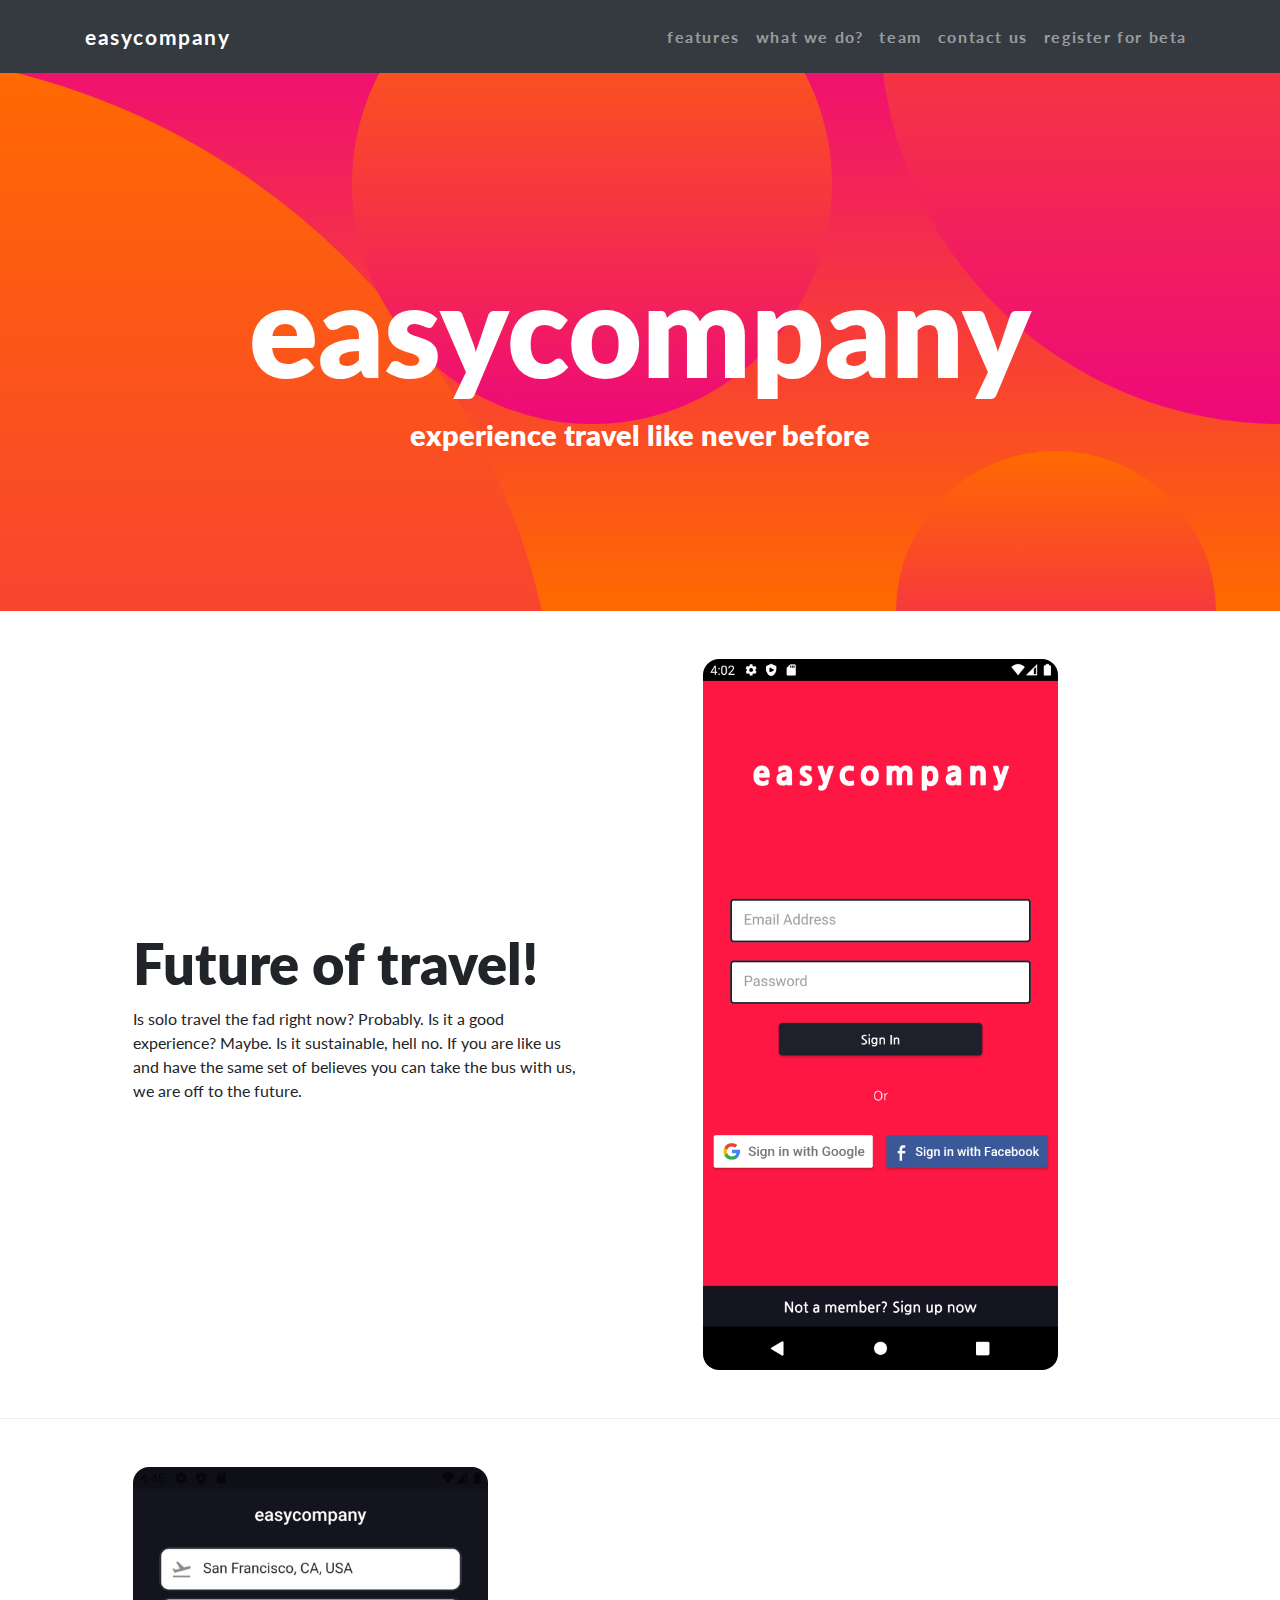
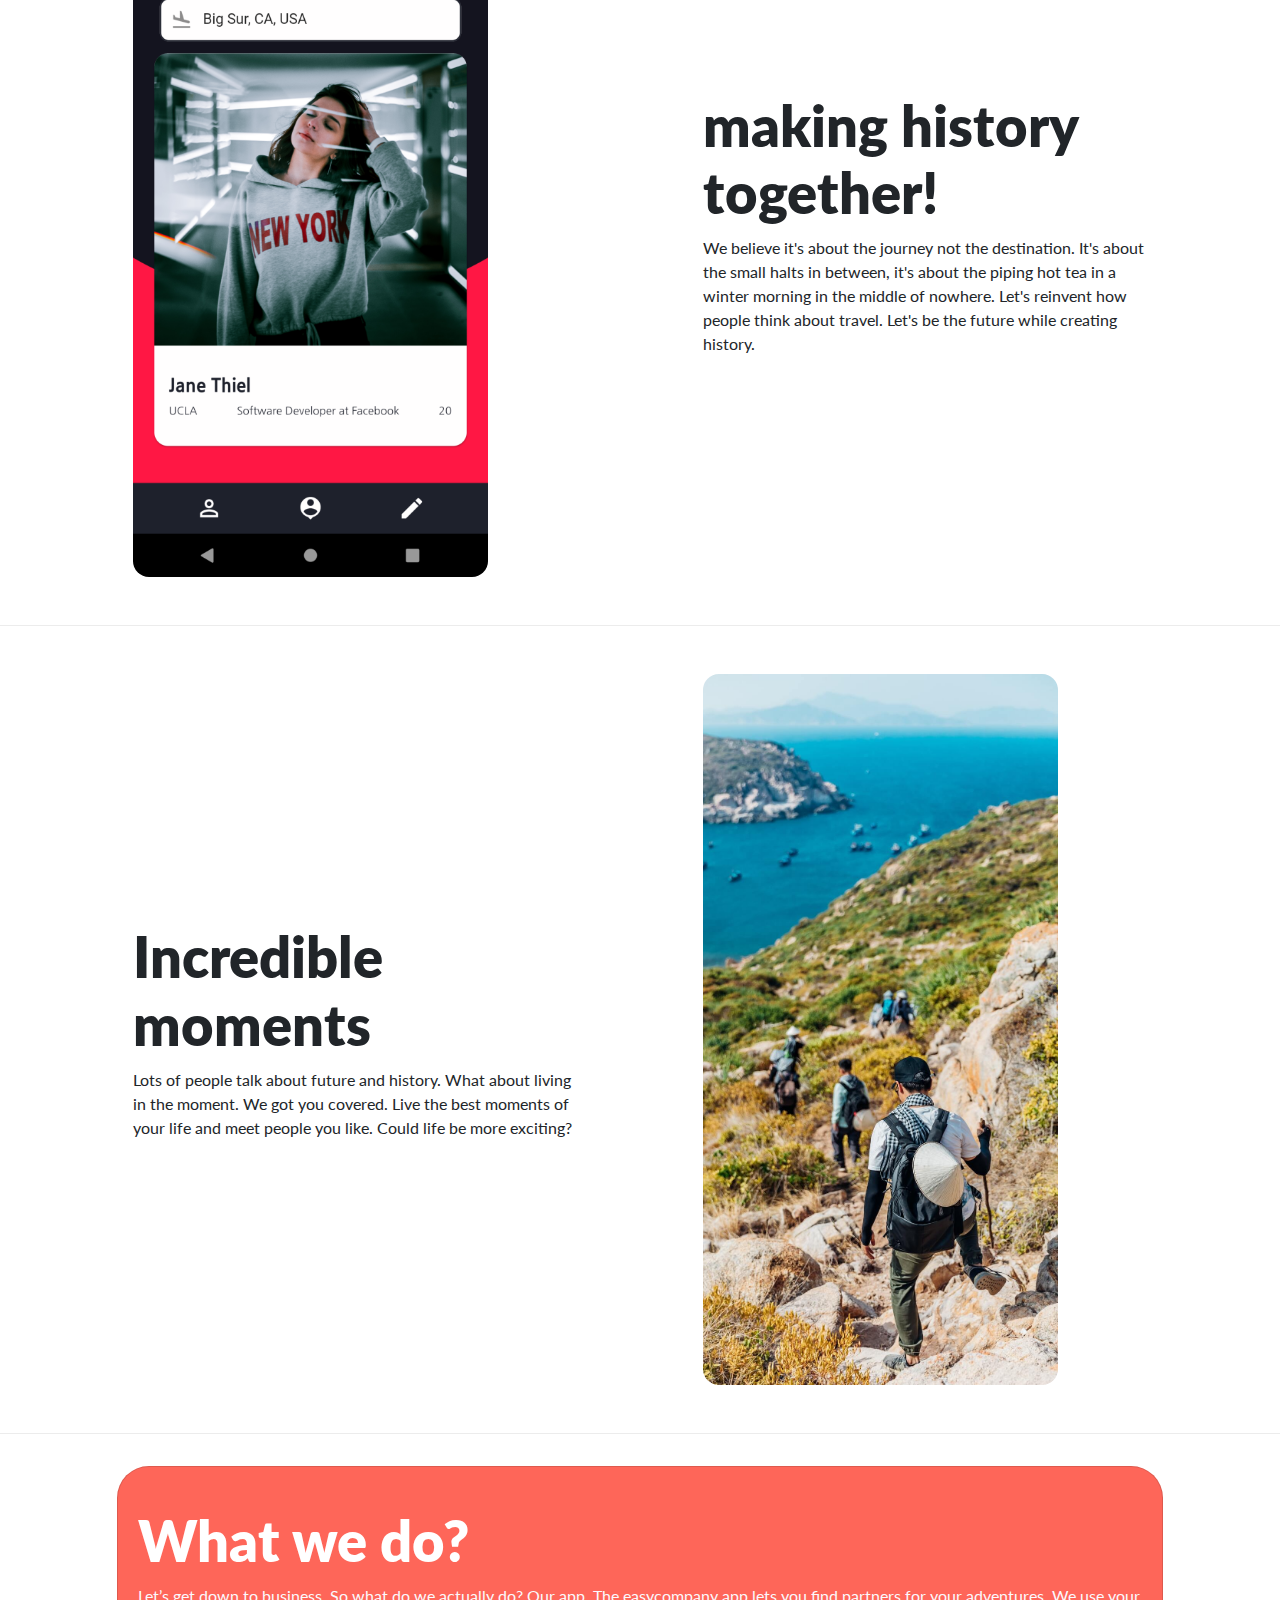
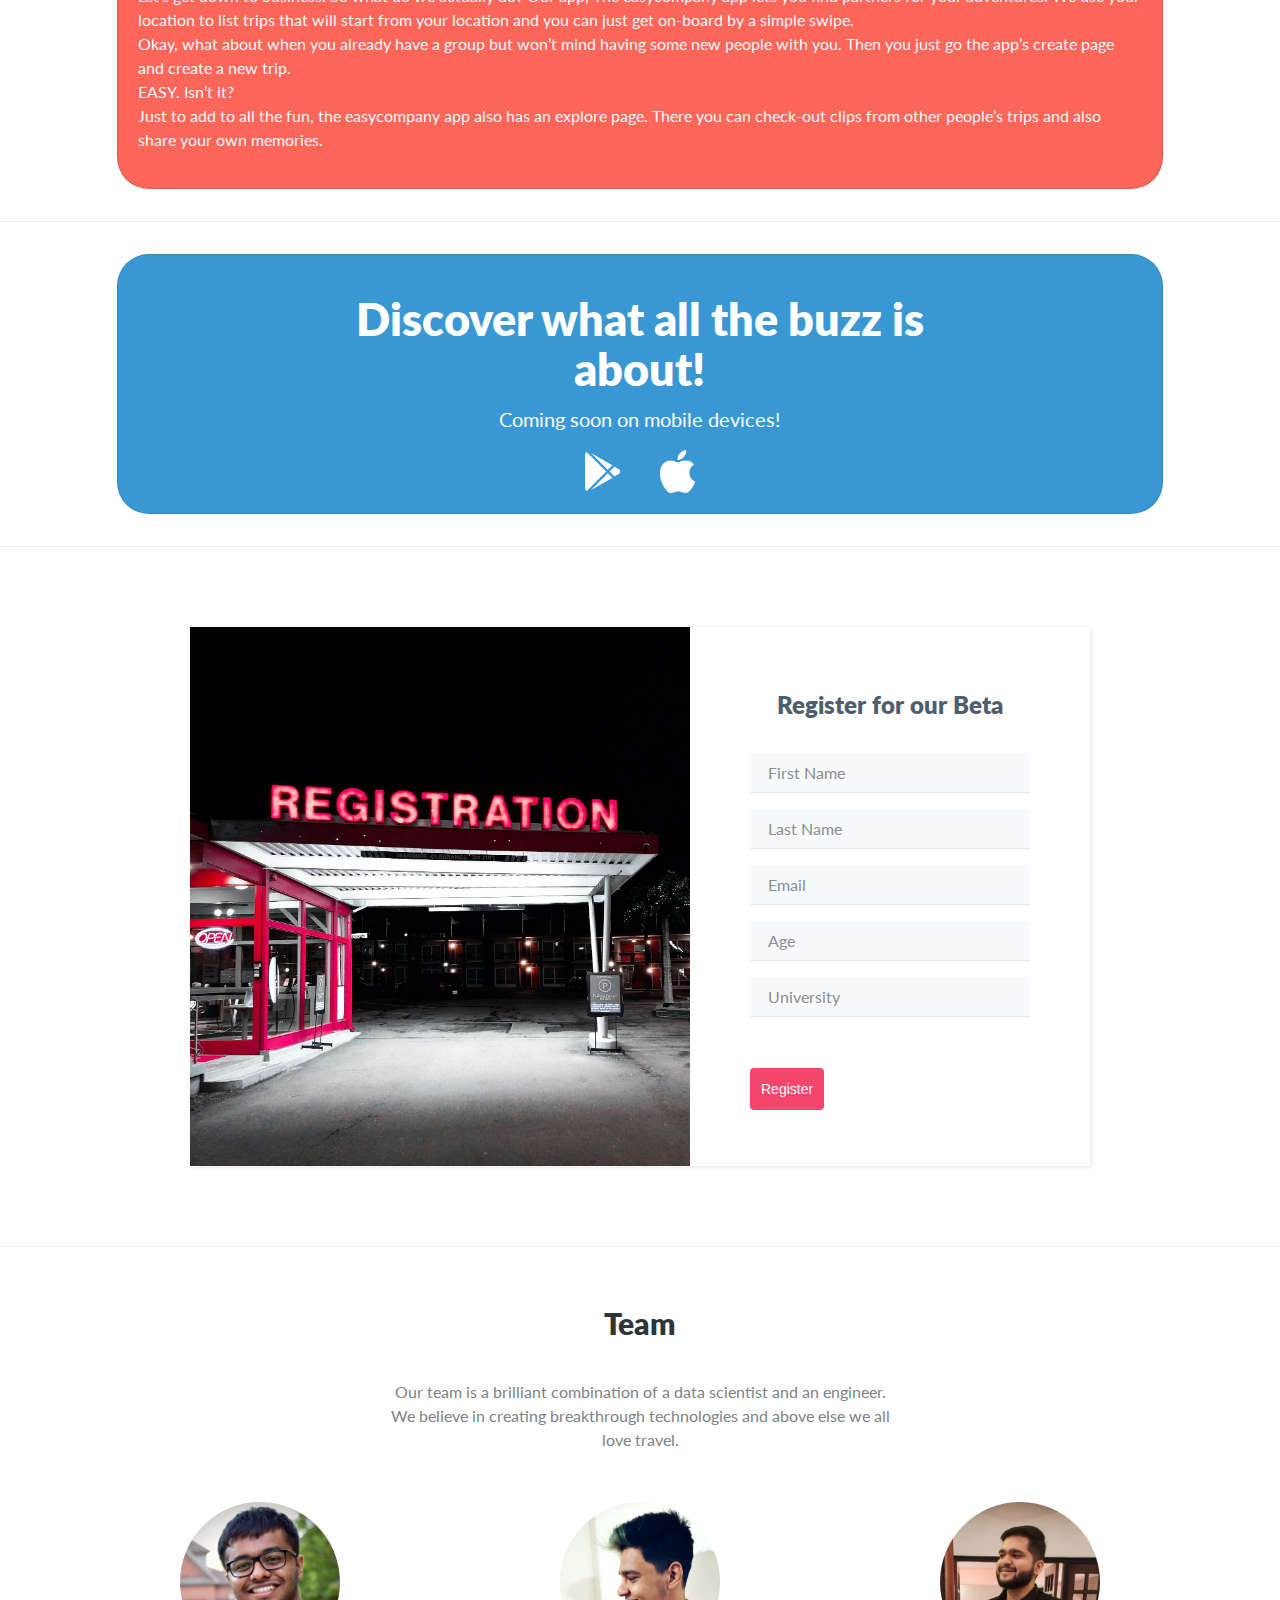
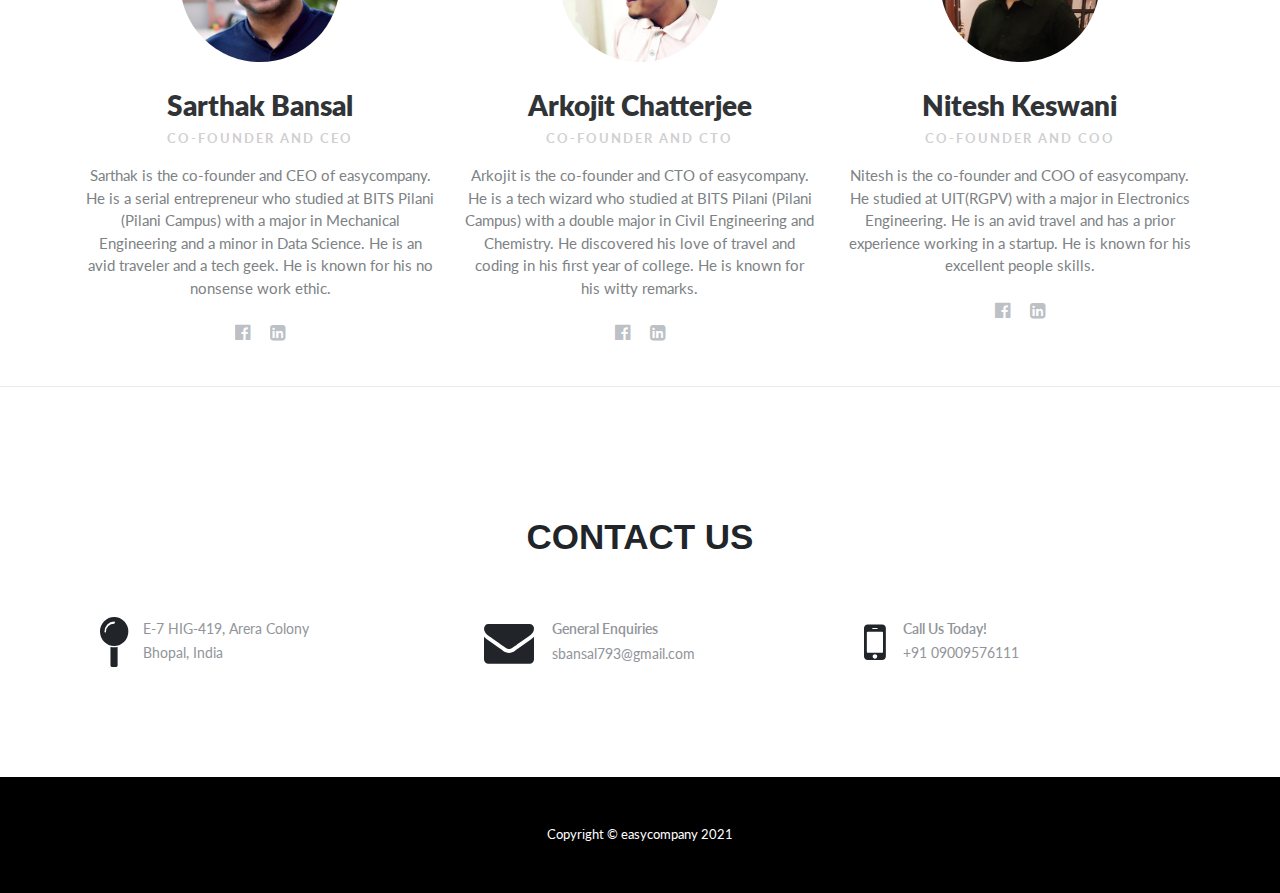
==== index.html @ f32ca9b8 "added nitesh" ====
<!DOCTYPE html>
<html>

<head>
    <meta charset="utf-8">
    <meta name="viewport" content="width=device-width, initial-scale=1.0, shrink-to-fit=no">
    <title>Home - easycompany</title>
    <link rel="stylesheet" href="assets/bootstrap/css/bootstrap.min.css">
    <link rel="stylesheet" href="https://fonts.googleapis.com/css?family=Catamaran:100,200,300,400,500,600,700,800,900">
    <link rel="stylesheet" href="https://fonts.googleapis.com/css?family=Lato:100,100i,300,300i,400,400i,700,700i,900,900i">
    <link rel="stylesheet" href="https://cdnjs.cloudflare.com/ajax/libs/font-awesome/4.7.0/css/font-awesome.min.css">
    <link rel="stylesheet" href="assets/css/Contact-white--Gmap-1.css">
    <link rel="stylesheet" href="assets/css/Contact-white--Gmap-2.css">
    <link rel="stylesheet" href="assets/css/Contact-white--Gmap.css">
    <link rel="stylesheet" href="assets/css/Registration-Form-with-Photo.css">
    <link rel="stylesheet" href="assets/css/Team-Clean.css">
    <link rel="stylesheet" href="assets/css/untitled-1.css">
    <link rel="stylesheet" href="assets/css/untitled.css">
        <!-- Global site tag (gtag.js) - Google Analytics -->
<script async src="https://www.googletagmanager.com/gtag/js?id=G-JXZTM1ZS7H"></script>
<script>
  window.dataLayer = window.dataLayer || [];
  function gtag(){dataLayer.push(arguments);}
  gtag('js', new Date());

  gtag('config', 'G-JXZTM1ZS7H');
</script>s
</head>

<body>
    <nav class="navbar navbar-dark navbar-expand-lg fixed-top bg-dark navbar-custom">
        <div class="container"><a class="navbar-brand" href="#page-top" style="font-family: Lato, sans-serif;">easycompany</a><button data-toggle="collapse" class="navbar-toggler" data-target="#navbarResponsive"><span class="navbar-toggler-icon"></span></button>
            <div class="collapse navbar-collapse" id="navbarResponsive">
                <ul class="navbar-nav ml-auto">
                    <li class="nav-item"><a class="nav-link" href="#features">features</a></li>
                    <li class="nav-item"><a class="nav-link" href="#whatWeDo">What we do?</a></li>
                    <li class="nav-item"><a class="nav-link" href="#team">team</a></li>
                    <li class="nav-item"><a class="nav-link" href="#page">contact us</a></li>
                    <li class="nav-item"><a class="nav-link" href="#registration">Register for beta</a></li>
                </ul>
            </div>
        </div>
    </nav>
    <header id="page-top" class="masthead text-center text-white">
        <div class="masthead-content">
            <div class="container">
                <h1 class="masthead-heading mb-0">easycompany</h1>
                <h2 class="masthead-subheading mb-0">experience travel like never before</h2>
            </div>
        </div>
        <div class="bg-circle-1 bg-circle"></div>
        <div class="bg-circle-2 bg-circle"></div>
        <div class="bg-circle-3 bg-circle"></div>
        <div class="bg-circle-4 bg-circle"></div>
    </header>
    <section id="features">
        <div class="container">
            <div class="row align-items-center">
                <div class="col-lg-6 order-lg-2">
                    <div class="p-5"><img class="img-fluid" src="assets/img/login_screen.png"></div>
                </div>
                <div class="col-lg-6 order-lg-1">
                    <div class="p-5">
                        <h2 class="display-4">Future of travel!</h2>
                        <p>Is solo travel the fad right now? Probably. Is it a good experience? Maybe. Is it sustainable, hell no. If you are like us and have the same set of believes you can take the bus with us, we are off to the future.<br></p>
                    </div>
                </div>
            </div>
        </div>
    </section>
    <section>
        <div class="container">
            <div class="row align-items-center">
                <div class="col-lg-6 order-lg-1">
                    <div class="p-5"><img class="img-fluid" src="assets/img/trips.png"></div>
                </div>
                <div class="col-lg-6 order-lg-2">
                    <div class="p-5">
                        <h2 class="display-4">making history together!</h2>
                        <p>We believe it's about the journey not the destination. It's about the small halts in between, it's about the piping hot tea in a winter morning in the middle of nowhere. Let's reinvent how people think about travel. Let's be the future while creating history.<br></p>
                    </div>
                </div>
            </div>
        </div>
    </section>
    <section>
        <div class="container">
            <div class="row align-items-center">
                <div class="col-lg-6 order-lg-2">
                    <div class="p-5"><img class="img-fluid" src="assets/img/final.jpg"></div>
                </div>
                <div class="col-lg-6 order-lg-1">
                    <div class="p-5">
                        <h2 class="display-4">Incredible moments</h2>
                        <p>Lots of people talk about future and history. What about living in the moment. We got you covered. Live the best moments of your life and meet people you like. Could life be more exciting?</p>
                    </div>
                </div>
            </div>
        </div>
    </section>
    <section id="whatWeDo">
        <div class="container">
            <div class="card">
                <div class="card-body">
                    <h2 class="display-4" style="color: rgb(255,255,255);">What we do?</h2>
                    <p style="color: #fbf9fd;">Let’s get down to business. So what do we actually do? Our app, The easycompany app lets you find partners for your adventures. We use your location to list trips that will start from your location and you can just get on-board by a simple swipe. <br>Okay, what about when you already have a group but won’t mind having some new people with you. Then you just go the app’s create page and create a new trip.<br>EASY. Isn’t it?<br>Just to add to all the fun, the easycompany app also has an explore page. There you can check-out clips from other people’s trips and also share your own memories.<br></p>
                </div>
            </div>
        </div>
    </section>
    <section id="betaDownload" class="text-center">
        <div class="container">
            <div class="card backgroundDownload">
                <div class="card-body">
                    <div class="row">
                        <div class="col-md-8 mx-auto">
                            <h2 class="section-heading" style="font-size: 45px;color: rgb(255,255,255);">Discover what all the buzz is about!</h2>
                            <p style="font-size: 20px;color: #fbf9fd;">Coming soon on mobile devices!</p>
                            <div class="badges" style="display: inline-block;margin-bottom: 0;"><a class="badge-link" href="#"><img src="assets/img/playstore.png" width="35px" style="margin-right: 20px;"></a><a class="badge-link" href="#"><img src="assets/img/apple.png" width="35px" style="margin-left: 20px;"></a></div>
                        </div>
                    </div>
                </div>
            </div>
        </div>
    </section>
    <section id="form" class="register-photo" style="color: #212529;">
        <div class="form-container">
            <div class="image-holder"></div>
            <form name="submit-to-google-sheet" id="registration" method="post">
                <h2 class="text-center">Register for our Beta</h2>
                <div class="form-group"><input class="form-control" type="text" name="firstname" placeholder="First Name"></div>
                <div class="form-group"><input class="form-control" type="text" name="lastname" placeholder="Last Name"></div>
                <div class="form-group"><input class="form-control" type="email" name="email" placeholder="Email"></div>
                <div class="form-group"><input class="form-control" type="text" name="age" placeholder="Age"></div>
                <div class="form-group"><input class="form-control" type="text" name="university" placeholder="University"></div>
                <div class="form-group"><button class="btn btn-primary btn-block" id="submit-form" type="submit">Register</button></div>
            </form>
        </div>
    </section>
    <section id="team" class="team-clean">
        <div class="container">
            <!-- Start: Intro -->
            <div class="intro">
                <h2 class="text-center">Team </h2>
                <p class="text-center">Our team is a brilliant combination of a data scientist and an engineer. We believe in creating breakthrough technologies and above else we all love travel.</p>
            </div><!-- End: Intro -->
            <!-- Start: People -->
            <div class="row people justify-content-center">
                <div class="col-md-6 col-lg-4 item"><img class="rounded-circle" src="assets/img/sarthak.jpg">
                    <h3 class="name">Sarthak Bansal</h3>
                    <p class="title">CO-FOUNDER AND CEO</p>
                    <p class="description">Sarthak is the co-founder and CEO of easycompany. He is a serial entrepreneur who studied at BITS Pilani (Pilani Campus) with a major in Mechanical Engineering and a minor in Data Science. He is an avid traveler and a tech geek. He is known for his no nonsense work ethic.</p>
                    <div class="social"><a href="https://www.facebook.com/sarthak.bansal.90/"><i class="fa fa-facebook-official"></i></a><a href="https://www.linkedin.com/in/sarthak-bansal-538341152/"><i class="fa fa-linkedin-square"></i></a></div>
                </div>
                <div class="col-md-6 col-lg-4 item"><img class="rounded-circle" src="assets/img/arko.png">
                    <h3 class="name">Arkojit Chatterjee</h3>
                    <p class="title">CO-FOUNDER AND CTO</p>
                    <p class="description">Arkojit is the co-founder and CTO of easycompany. He is a tech wizard who studied at BITS Pilani (Pilani Campus) with a double major in Civil Engineering and Chemistry. He discovered his love of travel and coding in his first year of college. He is known for his witty remarks.<br></p>
                    <div class="social"><a href="https://www.facebook.com/arkojit.chatterjee"><i class="fa fa-facebook-official"></i></a><a href="https://www.linkedin.com/in/wiz-ey/"><i class="fa fa-linkedin-square"></i></a></div>
                </div>
                <div class="col-md-6 col-lg-4 item"><img class="rounded-circle" src="assets/img/nitesh.jpeg">
                    <h3 class="name">Nitesh Keswani</h3>
                    <p class="title">CO-FOUNDER AND COO</p>
                    <p class="description">Nitesh is the co-founder and COO of easycompany. He studied at UIT(RGPV) with a major in Electronics Engineering. He is an avid travel and has a prior experience working in a startup. He is known for his excellent people skills.<br></p>
                    <div class="social"><a href="https://www.facebook.com/nitesh.keswani.372"><i class="fa fa-facebook-official"></i></a><a href="https://www.linkedin.com/in/nitesh-keswani/"><i class="fa fa-linkedin-square"></i></a></div>
                </div>
            </div><!-- End: People -->
        </div>
    </section><!-- End: Team Clean -->
    <!-- Start: Contact white + Gmap --><div id="page" class="page">
            <section class="padding-110px-tb bg-dark-white builder-bg xs-padding-60px-tb border-none" id="contact-section">
                <div class="container">
                    <div class="row">
                        <!-- section title -->
                        <div class="col-md-12 col-sm-12 col-xs-12 text-center">
                            <h2 class="section-title-large sm-section-title-medium xs-section-title-large text-yellow font-weight-600 alt-font tz-text margin-ten-bottom xs-margin-fifteen-bottom">CONTACT US</h2>
                        </div>
                        <!-- end section title -->
                    </div>
                    <div class="row">
                        <!-- contact detail -->
                        <div class="col-md-12 col-sm-12 col-xs-12 no-padding text-center center-col clear-both">
                            <div class="col-md-4 col-sm-4 col-xs-12 xs-margin-thirteen-bottom">
                                <div class="col-md-2 vertical-align-middle no-padding display-block md-margin-nine-bottom xs-margin-three-bottom"><i class="fa fa-map-pin icon-extra-large xs-icon-medium-large tz-icon-color"></i></div>
                                <div class="col-md-10 vertical-align-middle text-left no-padding text-blue-gray md-display-block sm-text-center text-medium tz-text">E-7 HIG-419, Arera Colony<br>Bhopal, India</div>
                            </div>
                            <div class="col-md-4 col-sm-4 col-xs-12 xs-margin-thirteen-bottom">
                                <div class="col-md-3 vertical-align-middle no-padding display-block md-margin-nine-bottom xs-margin-three-bottom"><i class="fa fa-envelope icon-extra-large xs-icon-medium-large tz-icon-color"></i></div>
                                <div class="col-md-9 vertical-align-middle text-left no-padding md-display-block sm-text-center">
                                    <div class="text-medium font-weight-600 text-blue-gray display-block tz-text">General Enquiries</div>
                                    <a class="tz-text text-blue-gray text-medium" href="mailto:no-reply@domain.com">sbansal793@gmail.com</a>
                                </div>
                            </div>
                            <div class="col-md-4 col-sm-4 col-xs-12">
                                <div class="col-md-2 vertical-align-middle no-padding display-block md-margin-nine-bottom xs-margin-three-bottom"><i class="fa fa-mobile icon-extra-large xs-icon-medium-large tz-icon-color"></i></div>
                                <div class="col-md-10 vertical-align-middle text-left no-padding md-display-block sm-text-center">
                                    <div class="text-medium font-weight-600 text-blue-gray display-block tz-text">Call Us Today!</div>
                                    <div class="text-medium text-blue-gray tz-text">+91 09009576111</div>
                                </div>
                            </div>
                        </div>
                        <!-- end contact detail -->
                        <!-- map -->

                        <!-- end map -->
                        <!-- contact form -->
                        <!-- end contact form -->
                    </div>
                </div>
            </section>
        </div>
        <!-- javascript libraries -->
        <script type="text/javascript" src="js/jquery.min.js"></script>
        <script type="text/javascript" src="js/jquery.appear.js"></script>
        <script type="text/javascript" src="js/smooth-scroll.js"></script>
        <script type="text/javascript" src="js/bootstrap.min.js"></script>
        <!-- wow animation -->
        <script type="text/javascript" src="js/wow.min.js"></script>
        <!-- owl carousel -->
        <script type="text/javascript" src="js/owl.carousel.min.js"></script>
        <!-- images loaded -->
        <script type="text/javascript" src="js/imagesloaded.pkgd.min.js"></script>
        <!-- isotope -->
        <script type="text/javascript" src="js/jquery.isotope.min.js"></script>
        <!-- magnific popup -->
        <script type="text/javascript" src="js/jquery.magnific-popup.min.js"></script>
        <!-- navigation -->
        <script type="text/javascript" src="js/jquery.nav.js"></script>
        <!-- equalize -->
        <script type="text/javascript" src="js/equalize.min.js"></script>
        <!-- fit videos -->
        <script type="text/javascript" src="js/jquery.fitvids.js"></script>
        <!-- number counter -->
        <script type="text/javascript" src="js/jquery.countTo.js"></script>
        <!-- time counter  -->
        <script type="text/javascript" src="js/counter.js"></script>
        <!-- twitter Fetcher  -->
        <script type="text/javascript" src="js/twitterFetcher_min.js"></script>
        <!-- main -->
        <script type="text/javascript" src="js/main.js"></script>
    <footer class="py-5 bg-black">
        <div class="container">
            <p class="text-center text-white m-0 small">Copyright&nbsp;© easycompany 2021</p>
        </div>
    </footer>
    <script src="https://cdnjs.cloudflare.com/ajax/libs/jquery/3.5.1/jquery.min.js"></script>
    <script src="https://cdnjs.cloudflare.com/ajax/libs/twitter-bootstrap/4.6.0/js/bootstrap.bundle.min.js"></script>
    <script>
    const scriptURL = 'https://script.google.com/macros/s/AKfycbx0x4MvwORxv74bs9V7cr_Qj38olu29eT7AOkQqbRxRYDca-GYAtvxU5mYqnrB5jrY0/exec'
    const form = document.forms['submit-to-google-sheet']

    form.addEventListener('submit', e => {
      e.preventDefault()
      fetch(scriptURL, { method: 'POST', body: new FormData(form)})
        .then(response => {
      console.log('Success!', response);
      // similar behavior as an HTTP redirect
      window.location.replace("thankyou.html");

      // similar behavior as clicking on a link
    })
        .catch(error => console.error('Error!', error.message))
    })
      </script>
</body>

</html>
---- assets/css/Contact-white--Gmap-1.css ----
a {
  text-decoration: none;
  color: #4e4e4e;
  cursor: pointer !important;
  outline: 0;
}

a:hover, a:focus {
  text-decoration: none;
}

a:focus {
  outline: none;
}

input, button, button:focus {
  outline: 0;
}

input, textarea, select {
  border: 1px solid #dfdfdf;
  font-size: 11px;
  padding: 8px 15px;
  width: 100%;
  margin: 0 0 20px 0;
  max-width: 100%;
  resize: none;
}

input[type="button"], input[type="text"], input[type="email"], input[type="search"], input[type="password"], textarea, input[type="submit"] {
  -webkit-appearance: none;
  border-radius: 0;
}

input:focus, textarea:focus {
  border: 1px solid #989898;
  outline: none;
}

iframe {
  border: 0;
}

iframe, embed, object {
  max-width: 100%;
}

iframe {
  border-width: 0px;
}

* {
  transition-timing-function: ease-in-out;
  -moz-transition-timing-function: ease-in-out;
  -webkit-transition-timing-function: ease-in-out;
  -o-transition-timing-function: ease-in-out;
  transition-duration: .2s;
  -moz-transition-duration: .2s;
  -webkit-transition-duration: .2s;
  -o-transition-duration: .2s;
}

.alt-font {
  font-family: 'Montserrat', sans-serif !important;
}

h1, h2, h3, h4, h5, h6 {
  margin: 0;
  padding: 0;
  color: #000;
}

h2 {
  font-size: 35px;
  line-height: 40px;
}

.text-medium {
  font-size: 14px !important;
  line-height: 24px;
}

.section-title-large {
  font-size: 35px !important;
  line-height: 39px;
}

.font-weight-600 {
  font-weight: 600 !important;
}

.text-white {
  color: #ffffff !important;
}

.text-blue-gray {
  color: #919499;
}

.text-sky-blue {
  color: #32b6e6;
}

.icon-extra-large {
  font-size: 50px !important;
}

.bg-dark-blue {
  background: #2c353f;
}

.bg-sky-blue {
  background: #32b6e6;
}

.border-none {
  border: 0 !important;
}

.margin-ten-bottom {
  margin-bottom: 5.5% !important;
}

.margin-ten-top {
  margin-top: 5.5% !important;
}

.padding-110px-tb {
  padding-top: 110px !important;
  padding-bottom: 110px !important;
}

.no-padding {
  padding: 0 !important;
}

.float-left {
  float: left !important;
}

.center-col {
  float: none !important;
  margin-left: auto !important;
  margin-right: auto !important;
}

.clear-both {
  clear: both;
}

section {
  border-bottom: 1px solid #ececec;
}

.vertical-align-middle {
  vertical-align: middle !important;
}

.display-block {
  display: block !important;
}

.width-100 {
  width: 100% !important;
}

.btn {
  display: inline-block;
  border-radius: 4px;
  width: auto;
  font-family: 'Montserrat', sans-serif !important;
  font-weight: 500;
  white-space: inherit;
  cursor: pointer !important;
}

.btn:hover {
  opacity: 0.7;
}

.btn.btn-medium {
  font-size: 12px;
  padding: 8px 20px !important;
  line-height: 18px;
}

.medium-input, .medium-textarea, .medium-select select {
  padding: 12px 20px;
  border: 1px solid rgba(0,0,0,.1) !important;
  font-size: 14px !important;
  line-height: normal;
}

.medium-input:focus, .medium-select:focus {
  border: 1px solid rgba(0,0,0,.5) !important;
}

article, aside, details, figcaption, figure, footer, header, hgroup, main, menu, nav, section, summary {
  display: block;
}

a {
  background-color: transparent;
}

a:active, a:hover {
  outline: 0;
}

button, input, optgroup, select, textarea {
  margin: 0;
  font: inherit;
  color: inherit;
}

button {
  overflow: visible;
}

button, select {
  text-transform: none;
}

button, html input[type=button], input[type=reset], input[type=submit] {
  -webkit-appearance: button;
  cursor: pointer;
}

input {
  line-height: normal;
}

textarea {
  overflow: auto;
}

* {
  -webkit-box-sizing: border-box;
  -moz-box-sizing: border-box;
  box-sizing: border-box;
}

button, input, select, textarea {
  font-family: inherit;
  font-size: inherit;
  line-height: inherit;
}

a {
  color: #337ab7;
  text-decoration: none;
}

a:focus, a:hover {
  text-decoration: underline;
}

a:focus {
  outline: thin dotted;
  outline: 5px auto -webkit-focus-ring-color;
  outline-offset: -2px;
}

.h1, .h2, .h3, .h4, .h5, .h6, h1, h2, h3, h4, h5, h6 {
  font-family: inherit;
  font-weight: 500;
  line-height: 1.1;
  color: inherit;
}

.h1, .h2, .h3, h1, h2, h3 {
  margin-top: 20px;
  margin-bottom: 10px;
}

.h2, h2 {
  font-size: 30px;
}

.text-left {
  text-align: left;
}

.text-center {
  text-align: center;
}

.container {
  padding-right: 15px;
  padding-left: 15px;
  margin-right: auto;
  margin-left: auto;
}

@media (min-width:768px) {
  .container {
    width: 750px;
  }
}

@media (min-width:992px) {
  .container {
    width: 970px;
  }
}

@media (min-width:1200px) {
  .container {
    width: 1190px;
  }
}

.row {
  margin-right: -15px;
  margin-left: -15px;
}

.col-lg-1, .col-lg-10, .col-lg-11, .col-lg-12, .col-lg-2, .col-lg-3, .col-lg-4, .col-lg-5, .col-lg-6, .col-lg-7, .col-lg-8, .col-lg-9, .col-md-1, .col-md-10, .col-md-11, .col-md-12, .col-md-2, .col-md-3, .col-md-4, .col-md-5, .col-md-6, .col-md-7, .col-md-8, .col-md-9, .col-sm-1, .col-sm-10, .col-sm-11, .col-sm-12, .col-sm-2, .col-sm-3, .col-sm-4, .col-sm-5, .col-sm-6, .col-sm-7, .col-sm-8, .col-sm-9, .col-xs-1, .col-xs-10, .col-xs-11, .col-xs-12, .col-xs-2, .col-xs-3, .col-xs-4, .col-xs-5, .col-xs-6, .col-xs-7, .col-xs-8, .col-xs-9 {
  position: relative;
  min-height: 1px;
  padding-right: 15px;
  padding-left: 15px;
}

.col-xs-1, .col-xs-10, .col-xs-11, .col-xs-12, .col-xs-2, .col-xs-3, .col-xs-4, .col-xs-5, .col-xs-6, .col-xs-7, .col-xs-8, .col-xs-9 {
  float: left;
}

.col-xs-12 {
  width: 100%;
}

@media (min-width:768px) {
  .col-sm-1, .col-sm-10, .col-sm-11, .col-sm-12, .col-sm-2, .col-sm-3, .col-sm-4, .col-sm-5, .col-sm-6, .col-sm-7, .col-sm-8, .col-sm-9 {
    float: left;
  }
}

@media (min-width:768px) {
  .col-sm-12 {
    width: 100%;
  }
}

@media (min-width:768px) {
  .col-sm-6 {
    width: 50%;
  }
}

@media (min-width:768px) {
  .col-sm-4 {
    width: 33.33333333%;
  }
}

@media (min-width:992px) {
  .col-md-1, .col-md-10, .col-md-11, .col-md-12, .col-md-2, .col-md-3, .col-md-4, .col-md-5, .col-md-6, .col-md-7, .col-md-8, .col-md-9 {
    float: left;
  }
}

@media (min-width:992px) {
  .col-md-12 {
    width: 100%;
  }
}

@media (min-width:992px) {
  .col-md-10 {
    width: 83.33333333%;
  }
}

@media (min-width:992px) {
  .col-md-9 {
    width: 75%;
  }
}

@media (min-width:992px) {
  .col-md-6 {
    width: 50%;
  }
}

@media (min-width:992px) {
  .col-md-4 {
    width: 33.33333333%;
  }
}

@media (min-width:992px) {
  .col-md-3 {
    width: 25%;
  }
}

@media (min-width:992px) {
  .col-md-2 {
    width: 16.66666667%;
  }
}

.btn {
  display: inline-block;
  padding: 6px 12px;
  margin-bottom: 0;
  font-size: 14px;
  font-weight: 400;
  line-height: 1.42857143;
  text-align: center;
  white-space: nowrap;
  vertical-align: middle;
  -ms-touch-action: manipulation;
  touch-action: manipulation;
  cursor: pointer;
  -webkit-user-select: none;
  -moz-user-select: none;
  -ms-user-select: none;
  user-select: none;
  background-image: none;
  border: 1px solid transparent;
  border-radius: 4px;
}

.btn.active.focus, .btn.active:focus, .btn.focus, .btn:active.focus, .btn:active:focus, .btn:focus {
  outline: thin dotted;
  outline: 5px auto -webkit-focus-ring-color;
  outline-offset: -2px;
}

.btn.focus, .btn:focus, .btn:hover {
  text-decoration: none;
}

.btn.active, .btn:active {
  background-image: none;
  outline: 0;
  -webkit-box-shadow: inset 0 3px 5px rgba(0,0,0,.125);
  box-shadow: inset 0 3px 5px rgba(0,0,0,.125);
}

.btn-group-vertical > .btn-group:after, .btn-group-vertical > .btn-group:before, .btn-toolbar:after, .btn-toolbar:before, .clearfix:after, .clearfix:before, .container-fluid:after, .container-fluid:before, .container:after, .container:before, .dl-horizontal dd:after, .dl-horizontal dd:before, .form-horizontal .form-group:after, .form-horizontal .form-group:before, .modal-footer:after, .modal-footer:before, .nav:after, .nav:before, .navbar-collapse:after, .navbar-collapse:before, .navbar-header:after, .navbar-header:before, .navbar:after, .navbar:before, .pager:after, .pager:before, .panel-body:after, .panel-body:before, .row:after, .row:before {
  display: table;
  content: " ";
}

.btn-group-vertical > .btn-group:after, .btn-toolbar:after, .clearfix:after, .container-fluid:after, .container:after, .dl-horizontal dd:after, .form-horizontal .form-group:after, .modal-footer:after, .nav:after, .navbar-collapse:after, .navbar-header:after, .navbar:after, .pager:after, .panel-body:after, .row:after {
  clear: both;
}

.contact-form-style2 textarea {
  min-height: 112px;
}

.btn.active.focus, .btn.active:focus, .btn.focus, .btn.focus:active, .btn:active:focus, .btn:focus {
  outline: 0 none;
  box-shadow: none;
}

.fa {
  display: inline-block;
  font: normal normal normal 14px/1 FontAwesome;
  font-size: inherit;
  text-rendering: auto;
  -webkit-font-smoothing: antialiased;
  -moz-osx-font-smoothing: grayscale;
}

@media (max-width: 1199px) {
  .md-margin-nine-bottom {
    margin-bottom: 5% !important;
  }
}

@media (max-width: 1199px) {
  .md-display-block {
    display: block !important;
  }
}

@media (max-width: 991px) {
  .sm-text-center {
    text-align: center !important;
  }
}

@media (max-width: 991px) {
  .sm-section-title-medium {
    font-size: 25px !important;
    line-height: 30px !important;
  }
}

@media (max-width: 767px) {
  .xs-margin-three-bottom {
    margin-bottom: 2% !important;
  }
}

@media (max-width: 767px) {
  .xs-margin-thirteen-bottom {
    margin-bottom: 7% !important;
  }
}

@media (max-width: 767px) {
  .xs-margin-fifteen-bottom {
    margin-bottom: 8% !important;
  }
}

@media (max-width: 767px) {
  .xs-padding-110px-tb {
    padding-top: 60px !important;
    padding-bottom: 60px !important;
  }
}

@media (max-width: 767px) {
  .xs-section-title-large {
    font-size: 27px !important;
    line-height: 33px !important;
  }
}

@media (max-width: 767px) {
  .xs-icon-medium-large {
    font-size: 35px !important;
  }
}

@media (max-width: 767px) {
  iframe {
    height: auto;
    width: 100%;
  }
}

[class^="ti-"], [class*=" ti-"] {
  font-family: 'themify';
  speak: none;
  font-style: normal;
  font-weight: normal;
  font-variant: normal;
  text-transform: none;
  line-height: 1;
  -webkit-font-smoothing: antialiased;
  -moz-osx-font-smoothing: grayscale;
}

.ti-mobile:before {
  content: "\e621";
}

.ti-location-pin:before {
  content: "\e693";
}

.ti-email:before {
  content: "\e75a";
}

#contact-section {
}
---- assets/css/Contact-white--Gmap-2.css ----
.border-none {
  border: 0 !important;
}
---- assets/css/Contact-white--Gmap.css ----
a {
  text-decoration: none;
  color: #4e4e4e;
  cursor: pointer !important;
  outline: 0;
}

a:hover, a:focus {
  text-decoration: none;
}

a:focus {
  outline: none;
}

input, button, button:focus {
  outline: 0;
}

input, textarea, select {
  border: 1px solid #dfdfdf;
  font-size: 11px;
  padding: 8px 15px;
  width: 100%;
  margin: 0 0 20px 0;
  max-width: 100%;
  resize: none;
}

input[type="button"], input[type="text"], input[type="email"], input[type="search"], input[type="password"], textarea, input[type="submit"] {
  -webkit-appearance: none;
  border-radius: 0;
}

input:focus, textarea:focus {
  border: 1px solid #989898;
  outline: none;
}

iframe {
  border: 0;
}

iframe, embed, object {
  max-width: 100%;
}

iframe {
  border-width: 0px;
}

* {
  transition-timing-function: ease-in-out;
  -moz-transition-timing-function: ease-in-out;
  -webkit-transition-timing-function: ease-in-out;
  -o-transition-timing-function: ease-in-out;
  transition-duration: .2s;
  -moz-transition-duration: .2s;
  -webkit-transition-duration: .2s;
  -o-transition-duration: .2s;
}

.alt-font {
  font-family: 'Montserrat', sans-serif !important;
}

h1, h2, h3, h4, h5, h6 {
  margin: 0;
  padding: 0;
  color: #000;
}

h2 {
  font-size: 35px;
  line-height: 40px;
}

.text-medium {
  font-size: 14px !important;
  line-height: 24px;
}

.section-title-large {
  font-size: 35px !important;
  line-height: 39px;
}

.font-weight-600 {
  font-weight: 600 !important;
}

.text-white {
  color: #ffffff !important;
}

.text-blue-gray {
  color: #919499;
}

.text-sky-blue {
  color: #32b6e6;
}

.icon-extra-large {
  font-size: 50px !important;
}

.bg-sky-blue {
  background: #32b6e6;
}

.border-none {
  border: 0 !important;
}

.margin-ten-bottom {
  margin-bottom: 5.5% !important;
}

.margin-ten-top {
  margin-top: 5.5% !important;
}

.padding-110px-tb {
  padding-top: 110px !important;
  padding-bottom: 110px !important;
}

.no-padding {
  padding: 0 !important;
}

.float-left {
  float: left !important;
}

.center-col {
  float: none !important;
  margin-left: auto !important;
  margin-right: auto !important;
}

.clear-both {
  clear: both;
}

section {
  border-bottom: 1px solid #ececec;
}

.vertical-align-middle {
  vertical-align: middle !important;
}

.display-block {
  display: block !important;
}

.width-100 {
  width: 100% !important;
}

.btn {
  display: inline-block;
  border-radius: 4px;
  width: auto;
  font-family: 'Montserrat', sans-serif !important;
  font-weight: 500;
  white-space: inherit;
  cursor: pointer !important;
}

.btn:hover {
  opacity: 0.7;
}

.btn.btn-medium {
  font-size: 12px;
  padding: 8px 20px !important;
  line-height: 18px;
}

.medium-input, .medium-textarea, .medium-select select {
  padding: 12px 20px;
  border: 1px solid rgba(0,0,0,.1) !important;
  font-size: 14px !important;
  line-height: normal;
}

.medium-input:focus, .medium-select:focus {
  border: 1px solid rgba(0,0,0,.5) !important;
}

article, aside, details, figcaption, figure, footer, header, hgroup, main, menu, nav, section, summary {
  display: block;
}

a {
  background-color: transparent;
}

a:active, a:hover {
  outline: 0;
}

button, input, optgroup, select, textarea {
  margin: 0;
  font: inherit;
  color: inherit;
}

button {
  overflow: visible;
}

button, select {
  text-transform: none;
}

button, html input[type=button], input[type=reset], input[type=submit] {
  -webkit-appearance: button;
  cursor: pointer;
}

input {
  line-height: normal;
}

textarea {
  overflow: auto;
}

* {
  -webkit-box-sizing: border-box;
  -moz-box-sizing: border-box;
  box-sizing: border-box;
}

button, input, select, textarea {
  font-family: inherit;
  font-size: inherit;
  line-height: inherit;
}

a {
  color: #337ab7;
  text-decoration: none;
}

a:focus, a:hover {
  text-decoration: underline;
}

a:focus {
  outline: thin dotted;
  outline: 5px auto -webkit-focus-ring-color;
  outline-offset: -2px;
}

.h1, .h2, .h3, .h4, .h5, .h6, h1, h2, h3, h4, h5, h6 {
  font-family: inherit;
  font-weight: 500;
  line-height: 1.1;
  color: inherit;
}

.h1, .h2, .h3, h1, h2, h3 {
  margin-top: 20px;
  margin-bottom: 10px;
}

.h2, h2 {
  font-size: 30px;
}

.text-left {
  text-align: left;
}

.text-center {
  text-align: center;
}

.container {
  padding-right: 15px;
  padding-left: 15px;
  margin-right: auto;
  margin-left: auto;
}

@media (min-width:768px) {
  .container {
    width: 750px;
  }
}

@media (min-width:992px) {
  .container {
    width: 970px;
  }
}

@media (min-width:1200px) {
  .container {
    width: 1190px;
  }
}

.row {
  margin-right: -15px;
  margin-left: -15px;
}

.col-lg-1, .col-lg-10, .col-lg-11, .col-lg-12, .col-lg-2, .col-lg-3, .col-lg-4, .col-lg-5, .col-lg-6, .col-lg-7, .col-lg-8, .col-lg-9, .col-md-1, .col-md-10, .col-md-11, .col-md-12, .col-md-2, .col-md-3, .col-md-4, .col-md-5, .col-md-6, .col-md-7, .col-md-8, .col-md-9, .col-sm-1, .col-sm-10, .col-sm-11, .col-sm-12, .col-sm-2, .col-sm-3, .col-sm-4, .col-sm-5, .col-sm-6, .col-sm-7, .col-sm-8, .col-sm-9, .col-xs-1, .col-xs-10, .col-xs-11, .col-xs-12, .col-xs-2, .col-xs-3, .col-xs-4, .col-xs-5, .col-xs-6, .col-xs-7, .col-xs-8, .col-xs-9 {
  position: relative;
  min-height: 1px;
  padding-right: 15px;
  padding-left: 15px;
}

.col-xs-1, .col-xs-10, .col-xs-11, .col-xs-12, .col-xs-2, .col-xs-3, .col-xs-4, .col-xs-5, .col-xs-6, .col-xs-7, .col-xs-8, .col-xs-9 {
  float: left;
}

.col-xs-12 {
  width: 100%;
}

@media (min-width:768px) {
  .col-sm-1, .col-sm-10, .col-sm-11, .col-sm-12, .col-sm-2, .col-sm-3, .col-sm-4, .col-sm-5, .col-sm-6, .col-sm-7, .col-sm-8, .col-sm-9 {
    float: left;
  }
}

@media (min-width:768px) {
  .col-sm-12 {
    width: 100%;
  }
}

@media (min-width:768px) {
  .col-sm-6 {
    width: 50%;
  }
}

@media (min-width:768px) {
  .col-sm-4 {
    width: 33.33333333%;
  }
}

@media (min-width:992px) {
  .col-md-1, .col-md-10, .col-md-11, .col-md-12, .col-md-2, .col-md-3, .col-md-4, .col-md-5, .col-md-6, .col-md-7, .col-md-8, .col-md-9 {
    float: left;
  }
}

@media (min-width:992px) {
  .col-md-12 {
    width: 100%;
  }
}

@media (min-width:992px) {
  .col-md-10 {
    width: 83.33333333%;
  }
}

@media (min-width:992px) {
  .col-md-9 {
    width: 75%;
  }
}

@media (min-width:992px) {
  .col-md-6 {
    width: 50%;
  }
}

@media (min-width:992px) {
  .col-md-4 {
    width: 33.33333333%;
  }
}

@media (min-width:992px) {
  .col-md-3 {
    width: 25%;
  }
}

@media (min-width:992px) {
  .col-md-2 {
    width: 16.66666667%;
  }
}

.btn {
  display: inline-block;
  padding: 6px 12px;
  margin-bottom: 0;
  font-size: 14px;
  font-weight: 400;
  line-height: 1.42857143;
  text-align: center;
  white-space: nowrap;
  vertical-align: middle;
  -ms-touch-action: manipulation;
  touch-action: manipulation;
  cursor: pointer;
  -webkit-user-select: none;
  -moz-user-select: none;
  -ms-user-select: none;
  user-select: none;
  background-image: none;
  border: 1px solid transparent;
  border-radius: 4px;
}

.btn.active.focus, .btn.active:focus, .btn.focus, .btn:active.focus, .btn:active:focus, .btn:focus {
  outline: thin dotted;
  outline: 5px auto -webkit-focus-ring-color;
  outline-offset: -2px;
}

.btn.focus, .btn:focus, .btn:hover {
  text-decoration: none;
}

.btn.active, .btn:active {
  background-image: none;
  outline: 0;
  -webkit-box-shadow: inset 0 3px 5px rgba(0,0,0,.125);
  box-shadow: inset 0 3px 5px rgba(0,0,0,.125);
}

.btn-group-vertical > .btn-group:after, .btn-group-vertical > .btn-group:before, .btn-toolbar:after, .btn-toolbar:before, .clearfix:after, .clearfix:before, .container-fluid:after, .container-fluid:before, .container:after, .container:before, .dl-horizontal dd:after, .dl-horizontal dd:before, .form-horizontal .form-group:after, .form-horizontal .form-group:before, .modal-footer:after, .modal-footer:before, .nav:after, .nav:before, .navbar-collapse:after, .navbar-collapse:before, .navbar-header:after, .navbar-header:before, .navbar:after, .navbar:before, .pager:after, .pager:before, .panel-body:after, .panel-body:before, .row:after, .row:before {
  display: table;
  content: " ";
}

.btn-group-vertical > .btn-group:after, .btn-toolbar:after, .clearfix:after, .container-fluid:after, .container:after, .dl-horizontal dd:after, .form-horizontal .form-group:after, .modal-footer:after, .nav:after, .navbar-collapse:after, .navbar-header:after, .navbar:after, .pager:after, .panel-body:after, .row:after {
  clear: both;
}

.contact-form-style2 textarea {
  min-height: 112px;
}

.btn.active.focus, .btn.active:focus, .btn.focus, .btn.focus:active, .btn:active:focus, .btn:focus {
  outline: 0 none;
  box-shadow: none;
}

.fa {
  display: inline-block;
  font: normal normal normal 14px/1 FontAwesome;
  font-size: inherit;
  text-rendering: auto;
  -webkit-font-smoothing: antialiased;
  -moz-osx-font-smoothing: grayscale;
}

@media (max-width: 1199px) {
  .md-margin-nine-bottom {
    margin-bottom: 5% !important;
  }
}

@media (max-width: 1199px) {
  .md-display-block {
    display: block !important;
  }
}

@media (max-width: 991px) {
  .sm-text-center {
    text-align: center !important;
  }
}

@media (max-width: 991px) {
  .sm-section-title-medium {
    font-size: 25px !important;
    line-height: 30px !important;
  }
}

@media (max-width: 767px) {
  .xs-margin-three-bottom {
    margin-bottom: 2% !important;
  }
}

@media (max-width: 767px) {
  .xs-margin-thirteen-bottom {
    margin-bottom: 7% !important;
  }
}

@media (max-width: 767px) {
  .xs-margin-fifteen-bottom {
    margin-bottom: 8% !important;
  }
}

@media (max-width: 767px) {
  .xs-section-title-large {
    font-size: 27px !important;
    line-height: 33px !important;
  }
}

@media (max-width: 767px) {
  .xs-icon-medium-large {
    font-size: 35px !important;
  }
}

@media (max-width: 767px) {
  iframe {
    height: auto;
    width: 100%;
  }
}

[class^="ti-"], [class*=" ti-"] {
  font-family: 'themify';
  speak: none;
  font-style: normal;
  font-weight: normal;
  font-variant: normal;
  text-transform: none;
  line-height: 1;
  -webkit-font-smoothing: antialiased;
  -moz-osx-font-smoothing: grayscale;
}

.ti-mobile:before {
  content: "\e621";
}

.ti-location-pin:before {
  content: "\e693";
}

.ti-email:before {
  content: "\e75a";
}

.border-none {
  border: 0 !important;
}

backgroundDownload {
  background-color: #3998d4!important;
}

.backgroundDownload {
  background-color: #3998d4!important;
}
---- assets/css/Registration-Form-with-Photo.css ----
.register-photo {
  background: #fff;
  padding: 80px 0;
}

.register-photo .image-holder {
  display: table-cell;
  width: auto;
  background: url(../../assets/img/registration.jpg);
  background-size: cover;
}

.register-photo .form-container {
  display: table;
  max-width: 900px;
  width: 90%;
  margin: 0 auto;
  box-shadow: 1px 1px 5px rgba(0,0,0,0.1);
}

.register-photo form {
  display: table-cell;
  width: 400px;
  background-color: #ffffff;
  padding: 40px 60px;
  color: #505e6c;
}

@media (max-width:991px) {
  .register-photo form {
    padding: 40px;
  }
}

.register-photo form h2 {
  font-size: 24px;
  line-height: 1.5;
  margin-bottom: 30px;
}

.register-photo form .form-control {
  background: #f7f9fc;
  border: none;
  border-bottom: 1px solid #dfe7f1;
  border-radius: 0;
  box-shadow: none;
  outline: none;
  color: inherit;
  text-indent: 6px;
  height: 40px;
}

.register-photo form .form-check {
  font-size: 13px;
  line-height: 20px;
}

.register-photo form .btn-primary {
  background: #f4476b;
  border: none;
  border-radius: 4px;
  padding: 11px;
  box-shadow: none;
  margin-top: 35px;
  text-shadow: none;
  outline: none !important;
}

.register-photo form .btn-primary:hover, .register-photo form .btn-primary:active {
  background: #eb3b60;
}

.register-photo form .btn-primary:active {
  transform: translateY(1px);
}

.register-photo form .already {
  display: block;
  text-align: center;
  font-size: 12px;
  color: #6f7a85;
  opacity: 0.9;
  text-decoration: none;
}
---- assets/css/Team-Clean.css ----
.team-clean {
  color: #313437;
  background-color: #fff;
}

.team-clean p {
  color: #7d8285;
}

.team-clean h2 {
  font-weight: bold;
  margin-bottom: 40px;
  padding-top: 40px;
  color: inherit;
}

@media (max-width:767px) {
  .team-clean h2 {
    margin-bottom: 25px;
    padding-top: 25px;
    font-size: 24px;
  }
}

.team-clean .intro {
  font-size: 16px;
  max-width: 500px;
  margin: 0 auto;
}

.team-clean .intro p {
  margin-bottom: 0;
}

.team-clean .people {
  padding-bottom: 40px;
}

.team-clean .item {
  text-align: center;
  padding-top: 50px;
}

.team-clean .item .name {
  font-weight: bold;
  margin-top: 28px;
  margin-bottom: 8px;
  color: inherit;
}

.team-clean .item .title {
  text-transform: uppercase;
  font-weight: bold;
  color: #d0d0d0;
  letter-spacing: 2px;
  font-size: 13px;
}

.team-clean .item .description {
  font-size: 15px;
  margin-top: 15px;
  margin-bottom: 20px;
}

.team-clean .item img {
  max-width: 160px;
}

.team-clean .social {
  font-size: 18px;
  color: #a2a8ae;
}

.team-clean .social a {
  color: inherit;
  margin: 0 10px;
  display: inline-block;
  opacity: 0.7;
}

.team-clean .social a:hover {
  opacity: 1;
}
---- assets/css/untitled-1.css ----
.img-fluid, .img-thumbnail {
  max-width: 80%;
  height: auto;
  border-radius: 1rem!important;
}
---- assets/css/untitled.css ----
.navbar-custom .navbar-brand {
  text-transform: lowercase;
  font-size: 1.3rem;
  letter-spacing: .1rem;
  font-weight: 700;
}

.navbar-custom .navbar-nav .nav-item .nav-link {
  text-transform: lowercase;
  font-size: 1rem;
  font-weight: 700;
  letter-spacing: .1rem;
}

#download {
  padding: 100px 0;
  position: relative;
  border-radius: 2rem;
  margin: 2rem;
}

.bg-primary {
  background-color: #3998d4!important;
}

header.masthead .masthead-content .masthead-heading {
  font-size: 3.3rem;
}

header.masthead .masthead-content .masthead-subheading {
  font-size: 1.8rem;
}

@media (min-width:992px) {
  header.masthead .masthead-content .masthead-heading {
    font-size: 8rem;
  }
}

.card {
  position: relative;
  display: -ms-flexbox;
  display: flex;
  -ms-flex-direction: column;
  flex-direction: column;
  min-width: 0;
  word-wrap: break-word;
  background-color: #fe6659;
  background-clip: border-box;
  border: 1px solid rgba(0,0,0,.125);
  border-radius: 2rem;
  margin: 2rem;
}
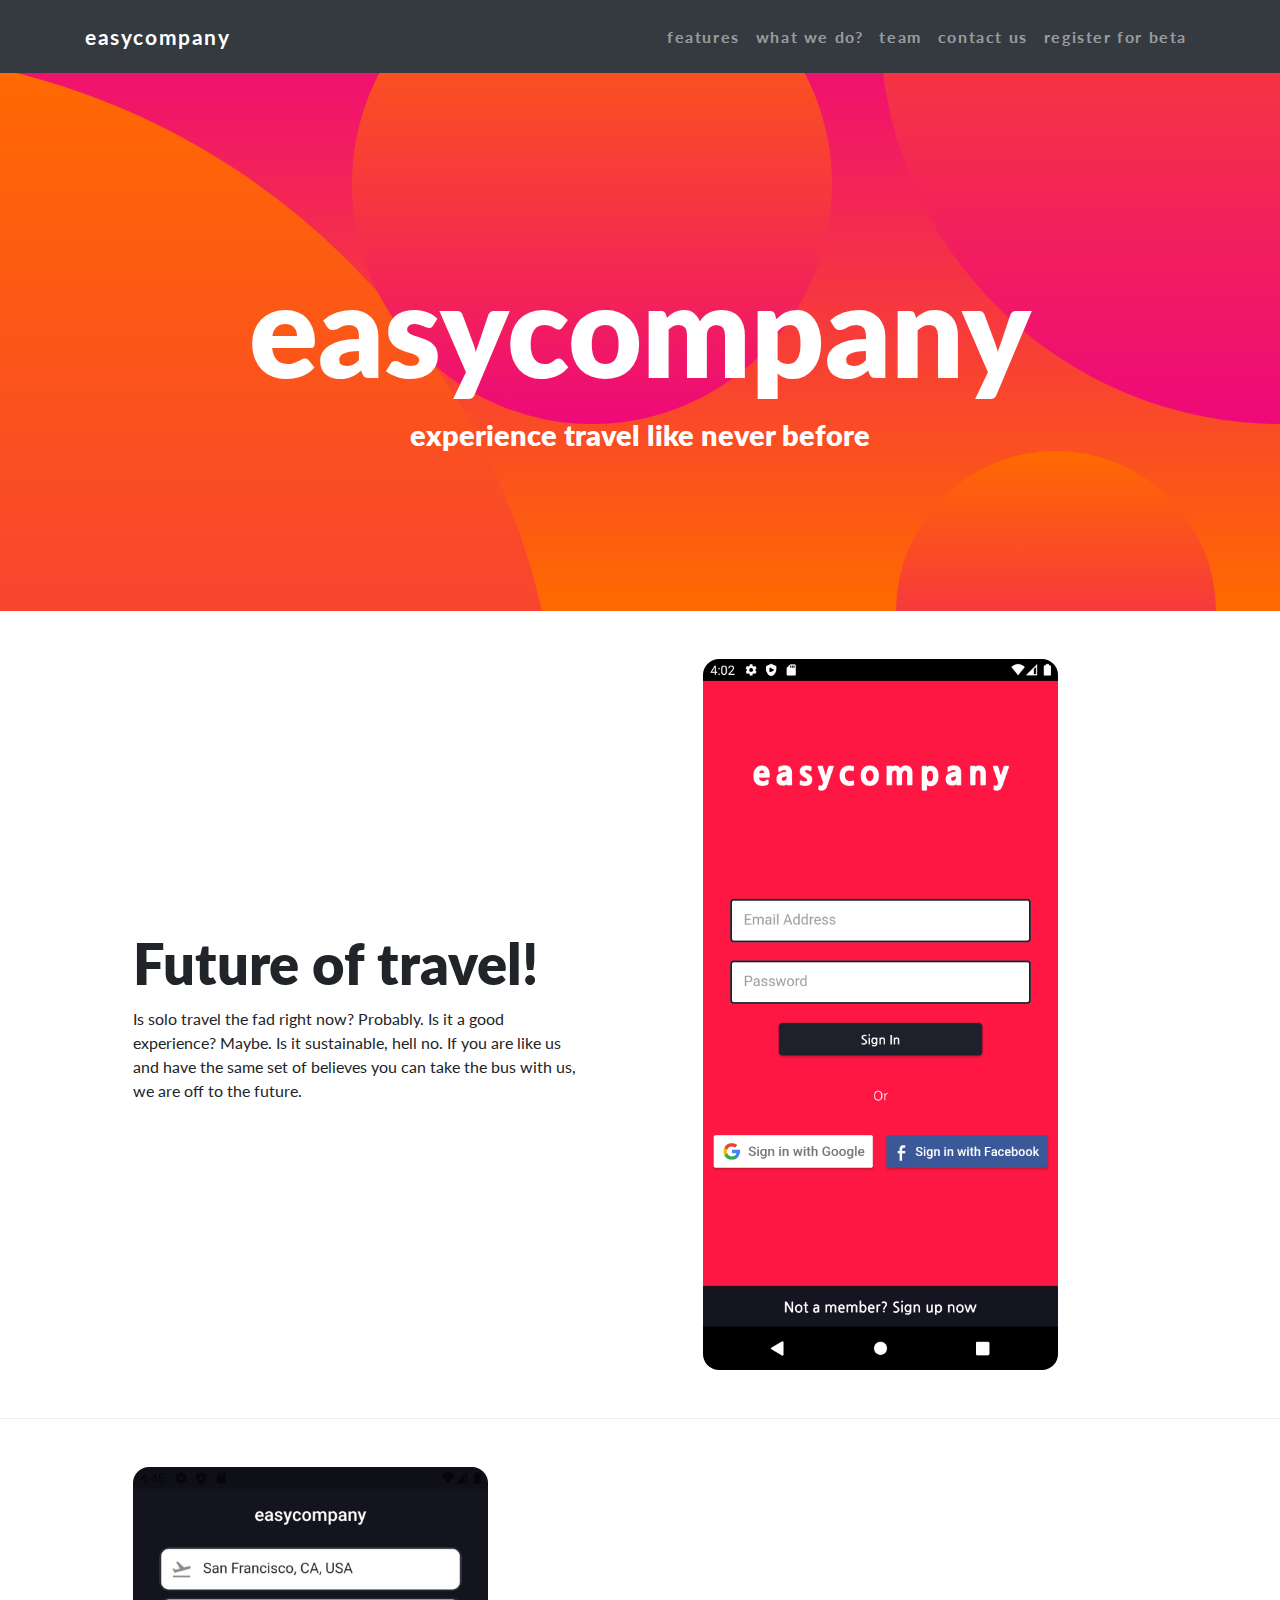
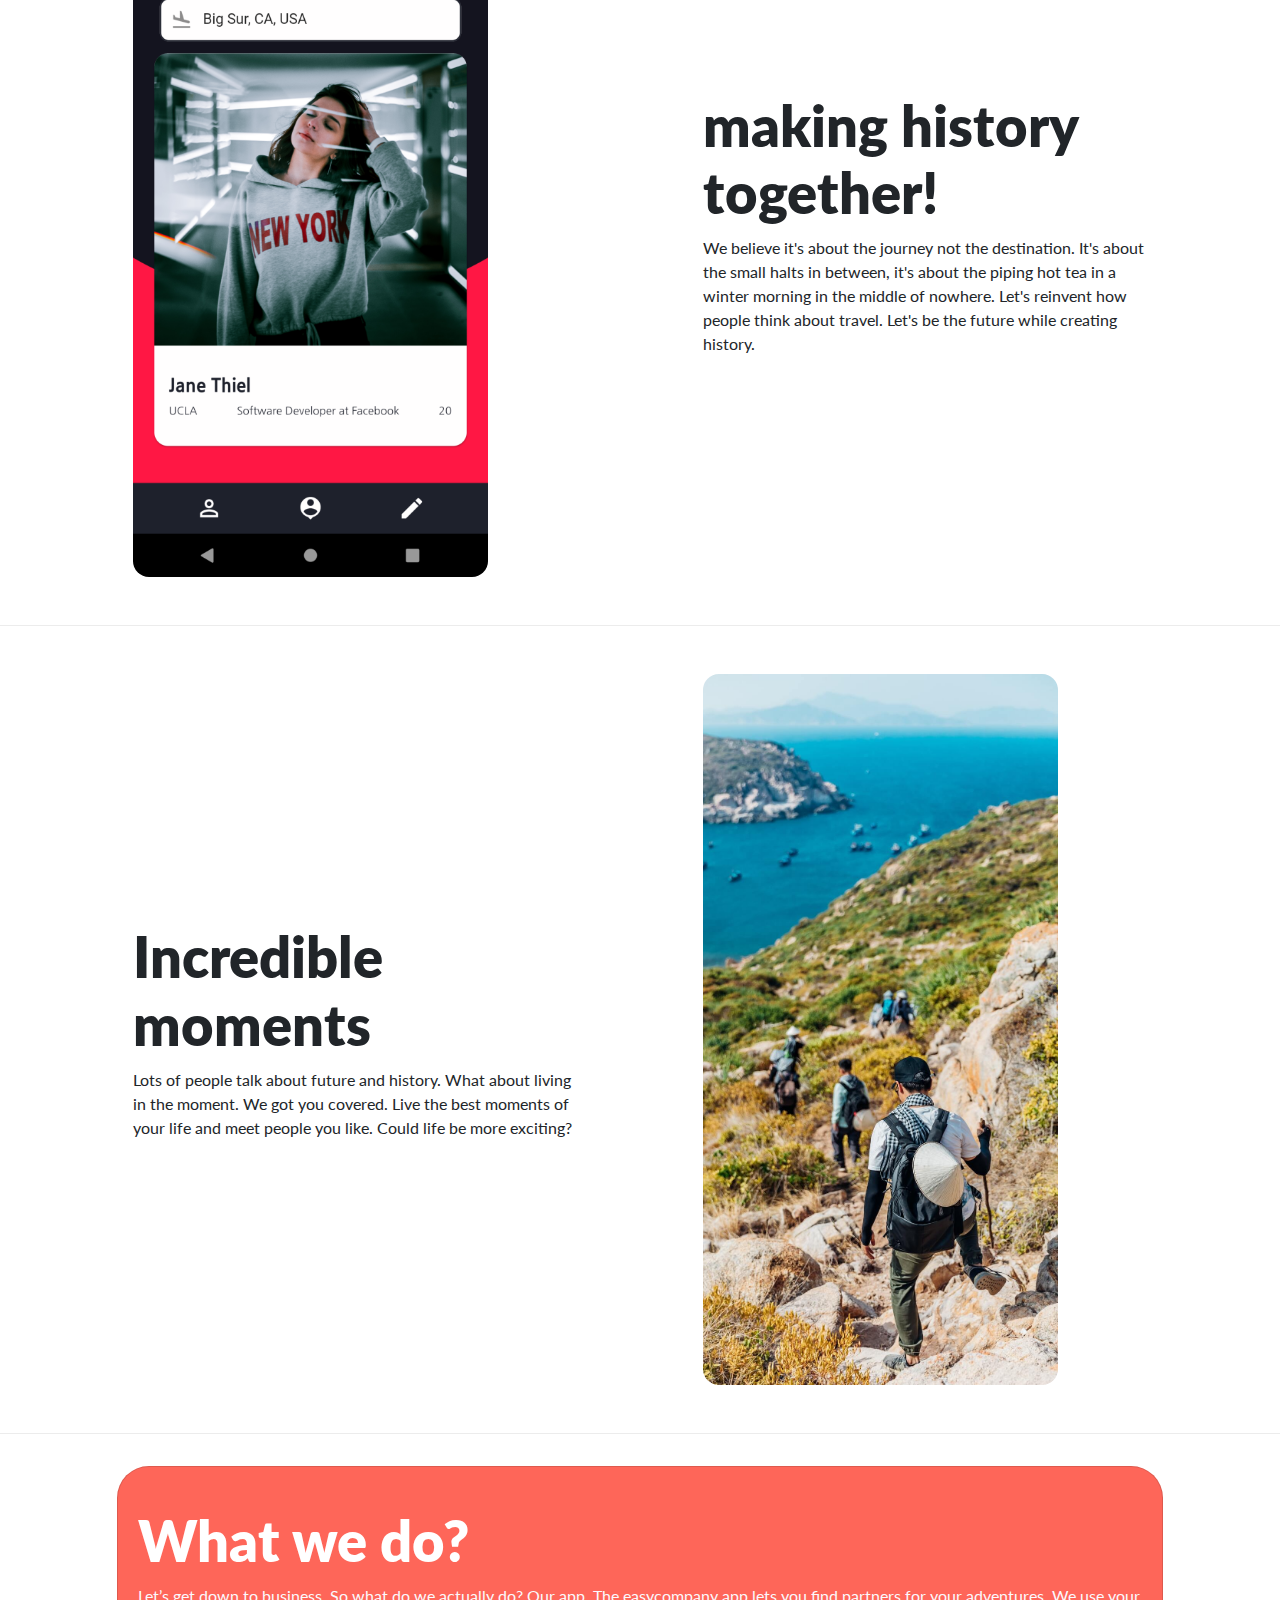
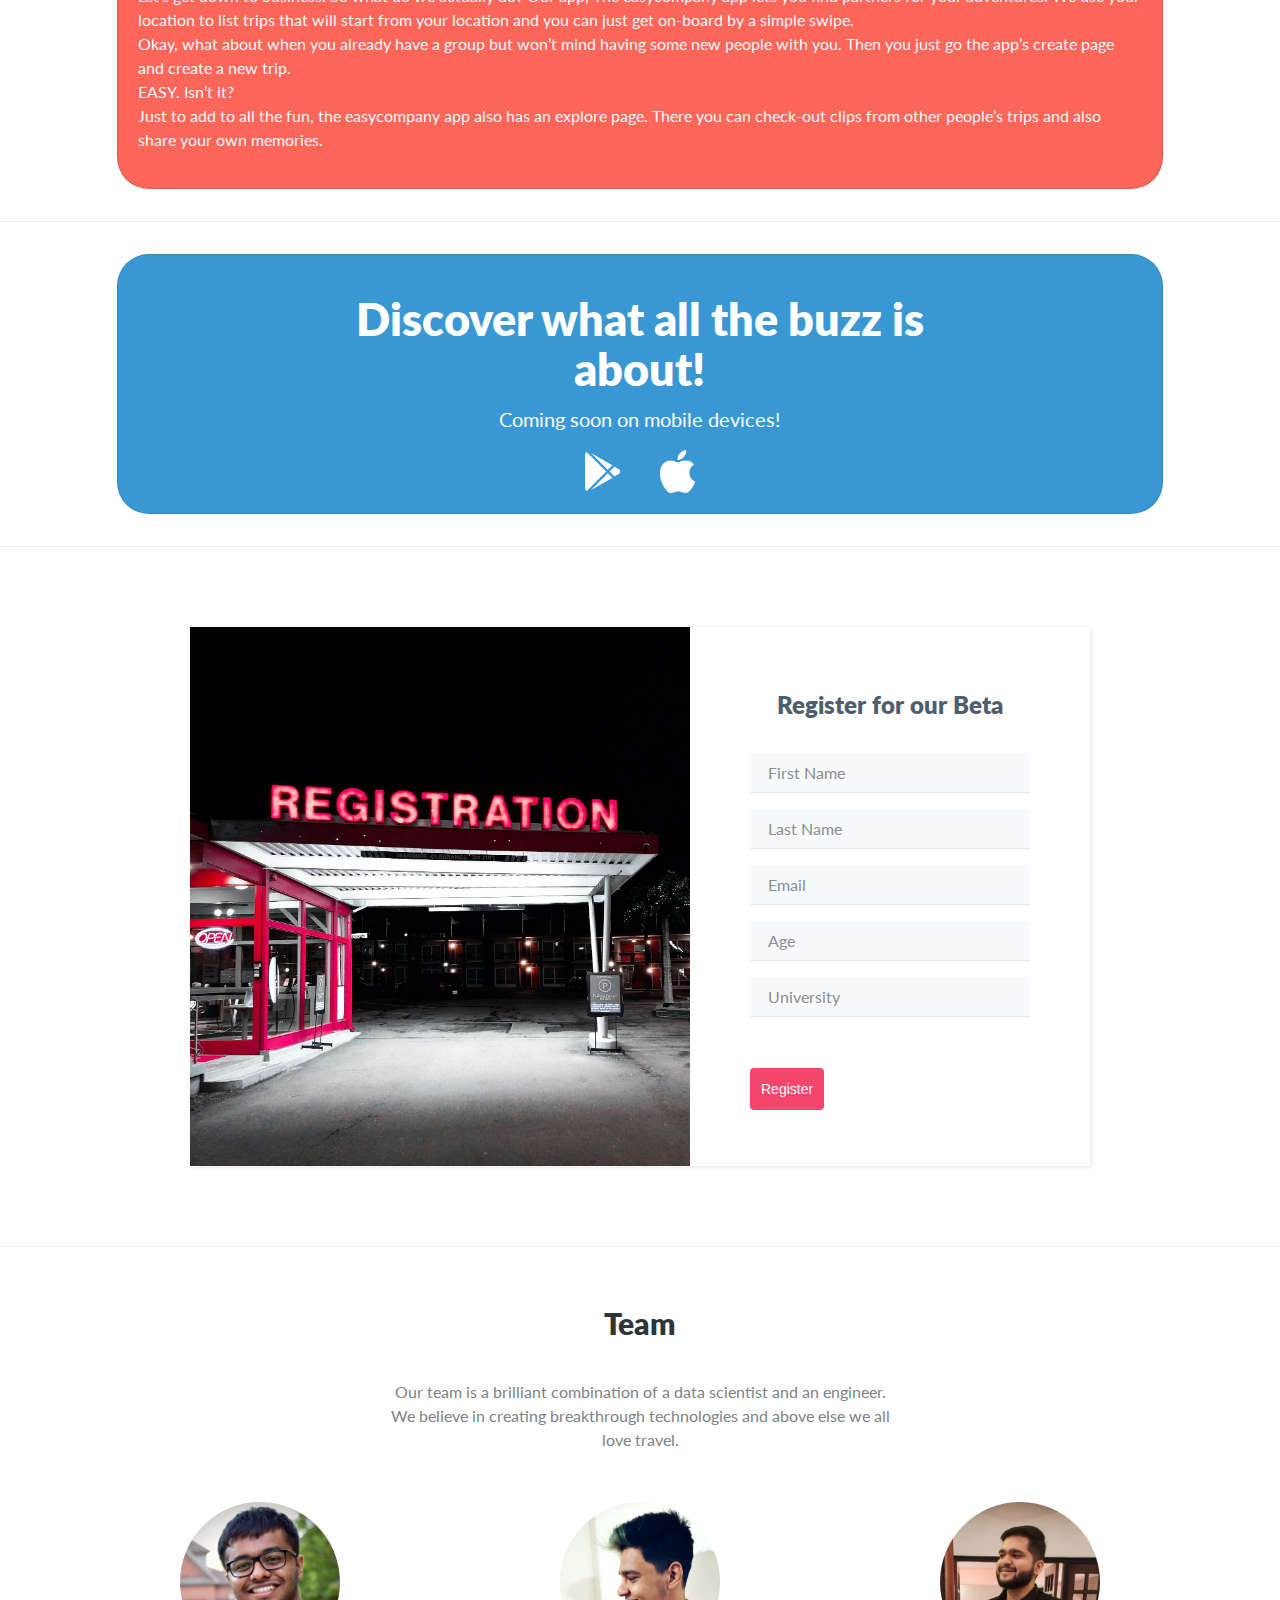
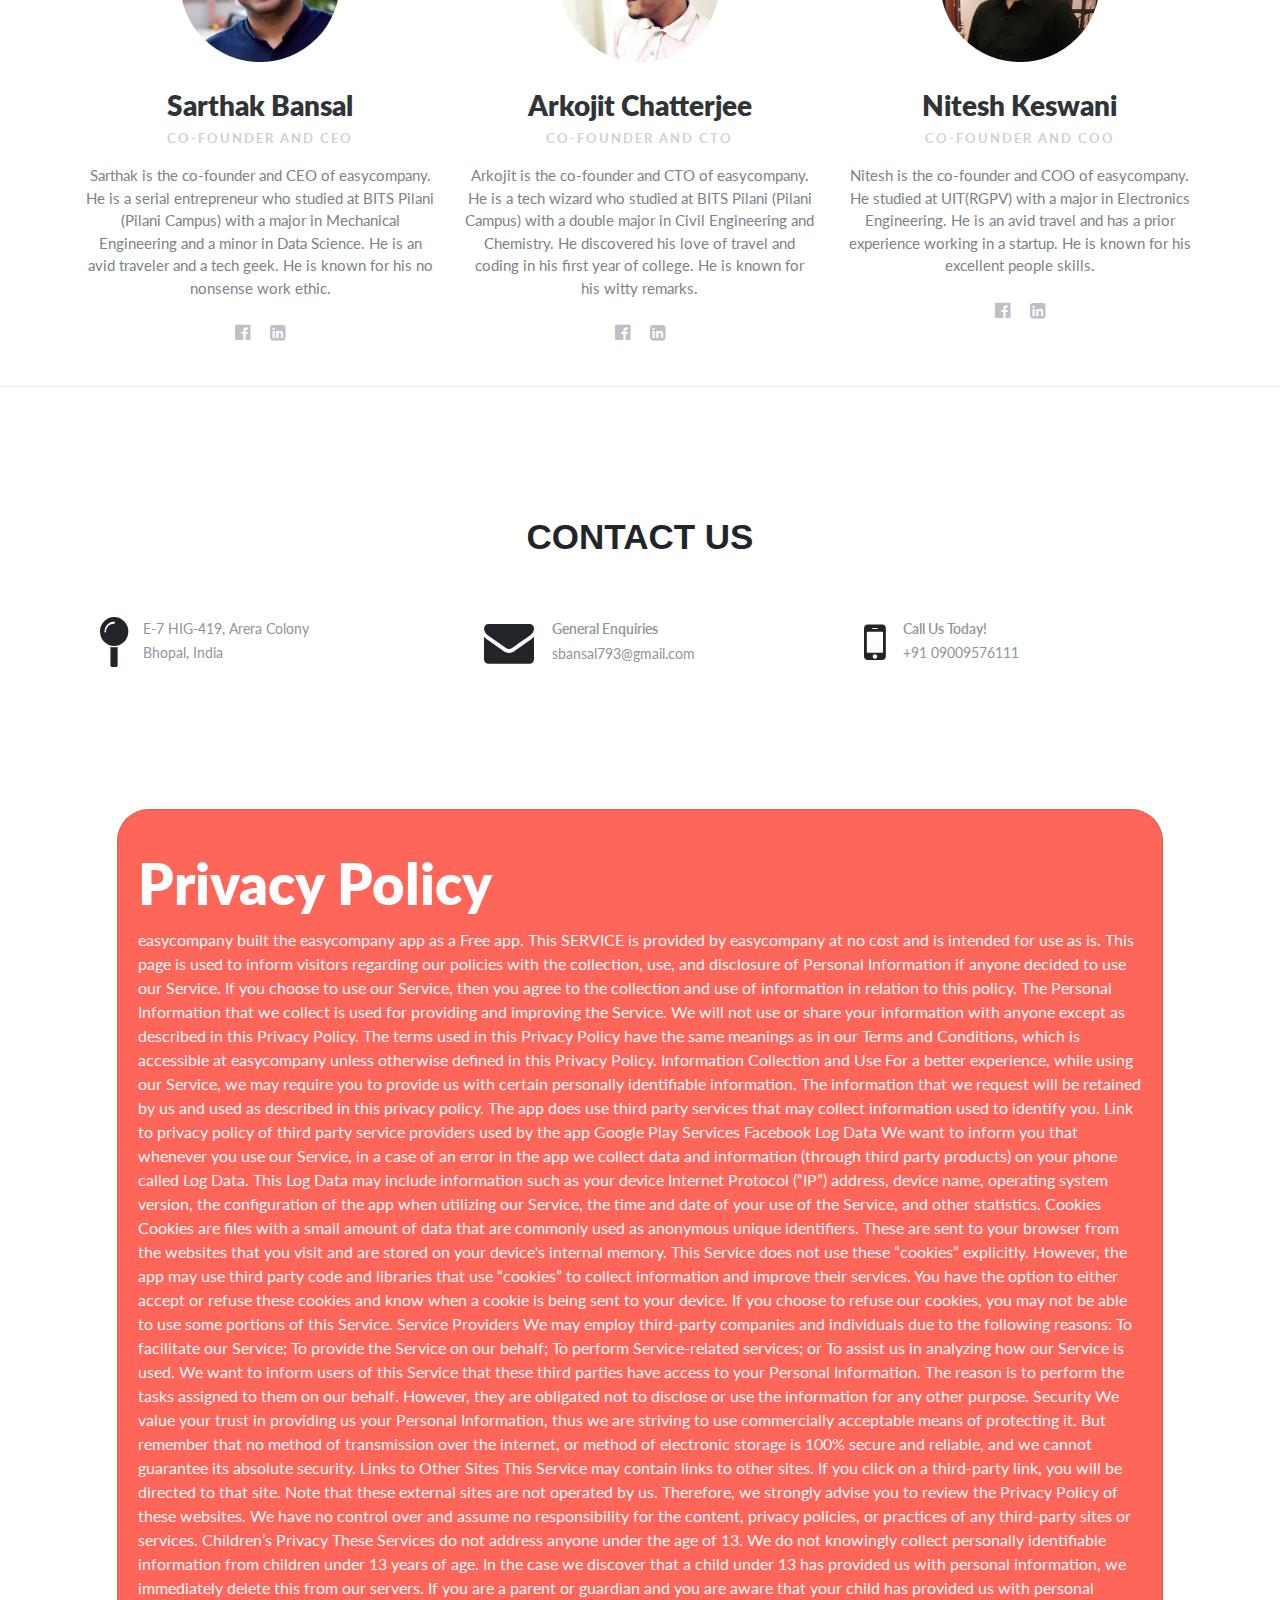
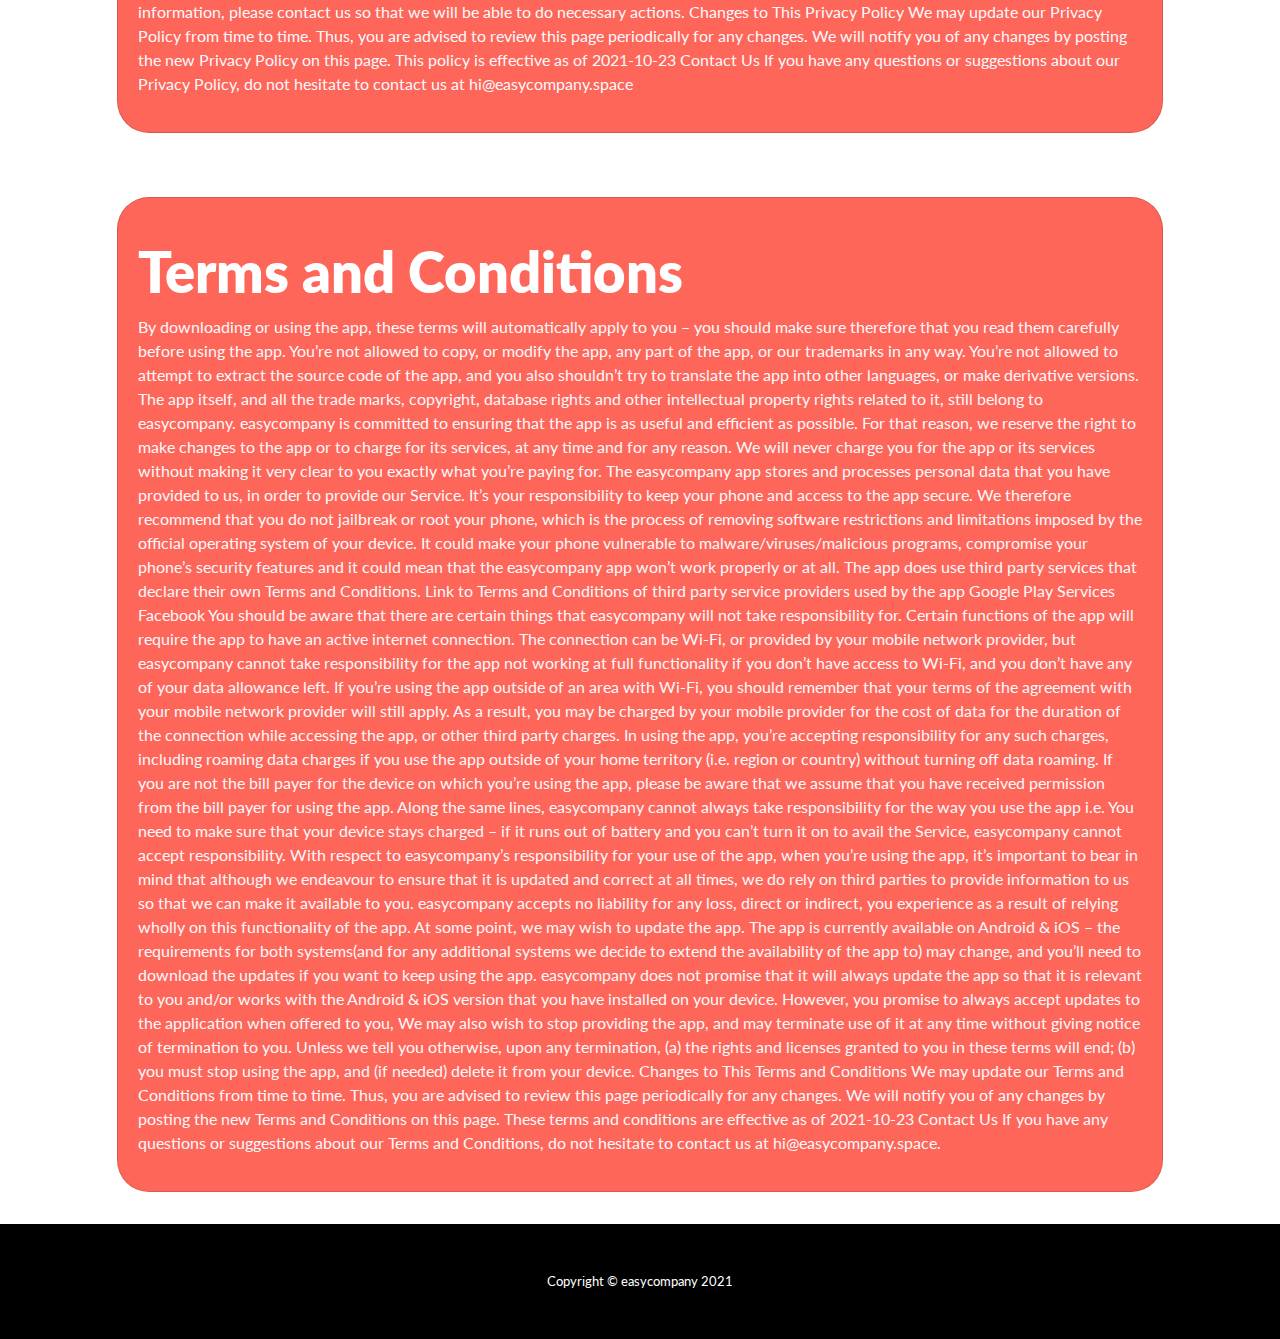
==== commit c80868ae: "added privacy conditions" ====
--- a/index.html
+++ b/index.html
@@ -1,267 +1,784 @@
 <!DOCTYPE html>
 <html>
+  <head>
+    <meta charset="utf-8" />
+    <meta
+      name="viewport"
+      content="width=device-width, initial-scale=1.0, shrink-to-fit=no"
+    />
+    <meta
+      name="Description"
+      content="Easycompany is here to elevate the way you travel.With our app, you can find your perfect travel partner. We list a number of trips using your location so that you can just simply start planning your next adventure."
+    />
+    <title>Home - easycompany</title>
+    <link rel="stylesheet" href="assets/bootstrap/css/bootstrap.min.css" />
+    <link
+      rel="stylesheet"
+      href="https://fonts.googleapis.com/css?family=Catamaran:100,200,300,400,500,600,700,800,900"
+    />
+    <link
+      rel="stylesheet"
+      href="https://fonts.googleapis.com/css?family=Lato:100,100i,300,300i,400,400i,700,700i,900,900i"
+    />
+    <link
+      rel="stylesheet"
+      href="https://cdnjs.cloudflare.com/ajax/libs/font-awesome/4.7.0/css/font-awesome.min.css"
+    />
+    <link rel="stylesheet" href="assets/css/Contact-white--Gmap-1.css" />
+    <link rel="stylesheet" href="assets/css/Contact-white--Gmap-2.css" />
+    <link rel="stylesheet" href="assets/css/Contact-white--Gmap.css" />
+    <link rel="stylesheet" href="assets/css/Registration-Form-with-Photo.css" />
+    <link rel="stylesheet" href="assets/css/Team-Clean.css" />
+    <link rel="stylesheet" href="assets/css/untitled-1.css" />
+    <link rel="stylesheet" href="assets/css/untitled.css" />
+    <!-- Global site tag (gtag.js) - Google Analytics -->
+    <script
+      async
+      src="https://www.googletagmanager.com/gtag/js?id=G-JXZTM1ZS7H"
+    ></script>
+    <script>
+      window.dataLayer = window.dataLayer || [];
+      function gtag() {
+        dataLayer.push(arguments);
+      }
+      gtag("js", new Date());
 
-<head>
-    <meta charset="utf-8">
-    <meta name="viewport" content="width=device-width, initial-scale=1.0, shrink-to-fit=no">
-    <title>Home - easycompany</title>
-    <link rel="stylesheet" href="assets/bootstrap/css/bootstrap.min.css">
-    <link rel="stylesheet" href="https://fonts.googleapis.com/css?family=Catamaran:100,200,300,400,500,600,700,800,900">
-    <link rel="stylesheet" href="https://fonts.googleapis.com/css?family=Lato:100,100i,300,300i,400,400i,700,700i,900,900i">
-    <link rel="stylesheet" href="https://cdnjs.cloudflare.com/ajax/libs/font-awesome/4.7.0/css/font-awesome.min.css">
-    <link rel="stylesheet" href="assets/css/Contact-white--Gmap-1.css">
-    <link rel="stylesheet" href="assets/css/Contact-white--Gmap-2.css">
-    <link rel="stylesheet" href="assets/css/Contact-white--Gmap.css">
-    <link rel="stylesheet" href="assets/css/Registration-Form-with-Photo.css">
-    <link rel="stylesheet" href="assets/css/Team-Clean.css">
-    <link rel="stylesheet" href="assets/css/untitled-1.css">
-    <link rel="stylesheet" href="assets/css/untitled.css">
-        <!-- Global site tag (gtag.js) - Google Analytics -->
-<script async src="https://www.googletagmanager.com/gtag/js?id=G-JXZTM1ZS7H"></script>
-<script>
-  window.dataLayer = window.dataLayer || [];
-  function gtag(){dataLayer.push(arguments);}
-  gtag('js', new Date());
+      gtag("config", "G-JXZTM1ZS7H");
+    </script>
+    s
+  </head>
 
-  gtag('config', 'G-JXZTM1ZS7H');
-</script>s
-</head>
-
-<body>
-    <nav class="navbar navbar-dark navbar-expand-lg fixed-top bg-dark navbar-custom">
-        <div class="container"><a class="navbar-brand" href="#page-top" style="font-family: Lato, sans-serif;">easycompany</a><button data-toggle="collapse" class="navbar-toggler" data-target="#navbarResponsive"><span class="navbar-toggler-icon"></span></button>
-            <div class="collapse navbar-collapse" id="navbarResponsive">
-                <ul class="navbar-nav ml-auto">
-                    <li class="nav-item"><a class="nav-link" href="#features">features</a></li>
-                    <li class="nav-item"><a class="nav-link" href="#whatWeDo">What we do?</a></li>
-                    <li class="nav-item"><a class="nav-link" href="#team">team</a></li>
-                    <li class="nav-item"><a class="nav-link" href="#page">contact us</a></li>
-                    <li class="nav-item"><a class="nav-link" href="#registration">Register for beta</a></li>
-                </ul>
-            </div>
-        </div>
+  <body>
+    <nav
+      class="
+        navbar navbar-dark navbar-expand-lg
+        fixed-top
+        bg-dark
+        navbar-custom
+      "
+    >
+      <div class="container">
+        <a
+          class="navbar-brand"
+          href="#page-top"
+          style="font-family: Lato, sans-serif"
+          >easycompany</a
+        ><button
+          data-toggle="collapse"
+          class="navbar-toggler"
+          data-target="#navbarResponsive"
+        >
+          <span class="navbar-toggler-icon"></span>
+        </button>
+        <div class="collapse navbar-collapse" id="navbarResponsive">
+          <ul class="navbar-nav ml-auto">
+            <li class="nav-item">
+              <a class="nav-link" href="#features">features</a>
+            </li>
+            <li class="nav-item">
+              <a class="nav-link" href="#whatWeDo">What we do?</a>
+            </li>
+            <li class="nav-item"><a class="nav-link" href="#team">team</a></li>
+            <li class="nav-item">
+              <a class="nav-link" href="#page">contact us</a>
+            </li>
+            <li class="nav-item">
+              <a class="nav-link" href="#registration">Register for beta</a>
+            </li>
+          </ul>
+        </div>
+      </div>
     </nav>
     <header id="page-top" class="masthead text-center text-white">
-        <div class="masthead-content">
-            <div class="container">
-                <h1 class="masthead-heading mb-0">easycompany</h1>
-                <h2 class="masthead-subheading mb-0">experience travel like never before</h2>
-            </div>
-        </div>
-        <div class="bg-circle-1 bg-circle"></div>
-        <div class="bg-circle-2 bg-circle"></div>
-        <div class="bg-circle-3 bg-circle"></div>
-        <div class="bg-circle-4 bg-circle"></div>
+      <div class="masthead-content">
+        <div class="container">
+          <h1 class="masthead-heading mb-0">easycompany</h1>
+          <h2 class="masthead-subheading mb-0">
+            experience travel like never before
+          </h2>
+        </div>
+      </div>
+      <div class="bg-circle-1 bg-circle"></div>
+      <div class="bg-circle-2 bg-circle"></div>
+      <div class="bg-circle-3 bg-circle"></div>
+      <div class="bg-circle-4 bg-circle"></div>
     </header>
     <section id="features">
-        <div class="container">
-            <div class="row align-items-center">
-                <div class="col-lg-6 order-lg-2">
-                    <div class="p-5"><img class="img-fluid" src="assets/img/login_screen.png"></div>
-                </div>
-                <div class="col-lg-6 order-lg-1">
-                    <div class="p-5">
-                        <h2 class="display-4">Future of travel!</h2>
-                        <p>Is solo travel the fad right now? Probably. Is it a good experience? Maybe. Is it sustainable, hell no. If you are like us and have the same set of believes you can take the bus with us, we are off to the future.<br></p>
-                    </div>
-                </div>
-            </div>
-        </div>
+      <div class="container">
+        <div class="row align-items-center">
+          <div class="col-lg-6 order-lg-2">
+            <div class="p-5">
+              <img class="img-fluid" src="assets/img/login_screen.png" />
+            </div>
+          </div>
+          <div class="col-lg-6 order-lg-1">
+            <div class="p-5">
+              <h2 class="display-4">Future of travel!</h2>
+              <p>
+                Is solo travel the fad right now? Probably. Is it a good
+                experience? Maybe. Is it sustainable, hell no. If you are like
+                us and have the same set of believes you can take the bus with
+                us, we are off to the future.<br />
+              </p>
+            </div>
+          </div>
+        </div>
+      </div>
     </section>
     <section>
-        <div class="container">
-            <div class="row align-items-center">
-                <div class="col-lg-6 order-lg-1">
-                    <div class="p-5"><img class="img-fluid" src="assets/img/trips.png"></div>
-                </div>
-                <div class="col-lg-6 order-lg-2">
-                    <div class="p-5">
-                        <h2 class="display-4">making history together!</h2>
-                        <p>We believe it's about the journey not the destination. It's about the small halts in between, it's about the piping hot tea in a winter morning in the middle of nowhere. Let's reinvent how people think about travel. Let's be the future while creating history.<br></p>
-                    </div>
-                </div>
-            </div>
-        </div>
+      <div class="container">
+        <div class="row align-items-center">
+          <div class="col-lg-6 order-lg-1">
+            <div class="p-5">
+              <img class="img-fluid" src="assets/img/trips.png" />
+            </div>
+          </div>
+          <div class="col-lg-6 order-lg-2">
+            <div class="p-5">
+              <h2 class="display-4">making history together!</h2>
+              <p>
+                We believe it's about the journey not the destination. It's
+                about the small halts in between, it's about the piping hot tea
+                in a winter morning in the middle of nowhere. Let's reinvent how
+                people think about travel. Let's be the future while creating
+                history.<br />
+              </p>
+            </div>
+          </div>
+        </div>
+      </div>
     </section>
     <section>
-        <div class="container">
-            <div class="row align-items-center">
-                <div class="col-lg-6 order-lg-2">
-                    <div class="p-5"><img class="img-fluid" src="assets/img/final.jpg"></div>
-                </div>
-                <div class="col-lg-6 order-lg-1">
-                    <div class="p-5">
-                        <h2 class="display-4">Incredible moments</h2>
-                        <p>Lots of people talk about future and history. What about living in the moment. We got you covered. Live the best moments of your life and meet people you like. Could life be more exciting?</p>
-                    </div>
-                </div>
-            </div>
-        </div>
+      <div class="container">
+        <div class="row align-items-center">
+          <div class="col-lg-6 order-lg-2">
+            <div class="p-5">
+              <img class="img-fluid" src="assets/img/final.jpg" />
+            </div>
+          </div>
+          <div class="col-lg-6 order-lg-1">
+            <div class="p-5">
+              <h2 class="display-4">Incredible moments</h2>
+              <p>
+                Lots of people talk about future and history. What about living
+                in the moment. We got you covered. Live the best moments of your
+                life and meet people you like. Could life be more exciting?
+              </p>
+            </div>
+          </div>
+        </div>
+      </div>
     </section>
     <section id="whatWeDo">
-        <div class="container">
-            <div class="card">
-                <div class="card-body">
-                    <h2 class="display-4" style="color: rgb(255,255,255);">What we do?</h2>
-                    <p style="color: #fbf9fd;">Let’s get down to business. So what do we actually do? Our app, The easycompany app lets you find partners for your adventures. We use your location to list trips that will start from your location and you can just get on-board by a simple swipe. <br>Okay, what about when you already have a group but won’t mind having some new people with you. Then you just go the app’s create page and create a new trip.<br>EASY. Isn’t it?<br>Just to add to all the fun, the easycompany app also has an explore page. There you can check-out clips from other people’s trips and also share your own memories.<br></p>
-                </div>
-            </div>
-        </div>
+      <div class="container">
+        <div class="card">
+          <div class="card-body">
+            <h2 class="display-4" style="color: rgb(255, 255, 255)">
+              What we do?
+            </h2>
+            <p style="color: #fbf9fd">
+              Let’s get down to business. So what do we actually do? Our app,
+              The easycompany app lets you find partners for your adventures. We
+              use your location to list trips that will start from your location
+              and you can just get on-board by a simple swipe. <br />Okay, what
+              about when you already have a group but won’t mind having some new
+              people with you. Then you just go the app’s create page and create
+              a new trip.<br />EASY. Isn’t it?<br />Just to add to all the fun,
+              the easycompany app also has an explore page. There you can
+              check-out clips from other people’s trips and also share your own
+              memories.<br />
+            </p>
+          </div>
+        </div>
+      </div>
     </section>
     <section id="betaDownload" class="text-center">
-        <div class="container">
-            <div class="card backgroundDownload">
-                <div class="card-body">
-                    <div class="row">
-                        <div class="col-md-8 mx-auto">
-                            <h2 class="section-heading" style="font-size: 45px;color: rgb(255,255,255);">Discover what all the buzz is about!</h2>
-                            <p style="font-size: 20px;color: #fbf9fd;">Coming soon on mobile devices!</p>
-                            <div class="badges" style="display: inline-block;margin-bottom: 0;"><a class="badge-link" href="#"><img src="assets/img/playstore.png" width="35px" style="margin-right: 20px;"></a><a class="badge-link" href="#"><img src="assets/img/apple.png" width="35px" style="margin-left: 20px;"></a></div>
-                        </div>
-                    </div>
+      <div class="container">
+        <div class="card backgroundDownload">
+          <div class="card-body">
+            <div class="row">
+              <div class="col-md-8 mx-auto">
+                <h2
+                  class="section-heading"
+                  style="font-size: 45px; color: rgb(255, 255, 255)"
+                >
+                  Discover what all the buzz is about!
+                </h2>
+                <p style="font-size: 20px; color: #fbf9fd">
+                  Coming soon on mobile devices!
+                </p>
+                <div
+                  class="badges"
+                  style="display: inline-block; margin-bottom: 0"
+                >
+                  <a class="badge-link" href="#"
+                    ><img
+                      src="assets/img/playstore.png"
+                      width="35px"
+                      style="margin-right: 20px" /></a
+                  ><a class="badge-link" href="#"
+                    ><img
+                      src="assets/img/apple.png"
+                      width="35px"
+                      style="margin-left: 20px"
+                  /></a>
                 </div>
-            </div>
-        </div>
+              </div>
+            </div>
+          </div>
+        </div>
+      </div>
     </section>
-    <section id="form" class="register-photo" style="color: #212529;">
-        <div class="form-container">
-            <div class="image-holder"></div>
-            <form name="submit-to-google-sheet" id="registration" method="post">
-                <h2 class="text-center">Register for our Beta</h2>
-                <div class="form-group"><input class="form-control" type="text" name="firstname" placeholder="First Name"></div>
-                <div class="form-group"><input class="form-control" type="text" name="lastname" placeholder="Last Name"></div>
-                <div class="form-group"><input class="form-control" type="email" name="email" placeholder="Email"></div>
-                <div class="form-group"><input class="form-control" type="text" name="age" placeholder="Age"></div>
-                <div class="form-group"><input class="form-control" type="text" name="university" placeholder="University"></div>
-                <div class="form-group"><button class="btn btn-primary btn-block" id="submit-form" type="submit">Register</button></div>
-            </form>
-        </div>
+    <section id="form" class="register-photo" style="color: #212529">
+      <div class="form-container">
+        <div class="image-holder"></div>
+        <form name="submit-to-google-sheet" id="registration" method="post">
+          <h2 class="text-center">Register for our Beta</h2>
+          <div class="form-group">
+            <input
+              class="form-control"
+              type="text"
+              name="firstname"
+              placeholder="First Name"
+            />
+          </div>
+          <div class="form-group">
+            <input
+              class="form-control"
+              type="text"
+              name="lastname"
+              placeholder="Last Name"
+            />
+          </div>
+          <div class="form-group">
+            <input
+              class="form-control"
+              type="email"
+              name="email"
+              placeholder="Email"
+            />
+          </div>
+          <div class="form-group">
+            <input
+              class="form-control"
+              type="text"
+              name="age"
+              placeholder="Age"
+            />
+          </div>
+          <div class="form-group">
+            <input
+              class="form-control"
+              type="text"
+              name="university"
+              placeholder="University"
+            />
+          </div>
+          <div class="form-group">
+            <button
+              class="btn btn-primary btn-block"
+              id="submit-form"
+              type="submit"
+            >
+              Register
+            </button>
+          </div>
+        </form>
+      </div>
     </section>
     <section id="team" class="team-clean">
+      <div class="container">
+        <!-- Start: Intro -->
+        <div class="intro">
+          <h2 class="text-center">Team</h2>
+          <p class="text-center">
+            Our team is a brilliant combination of a data scientist and an
+            engineer. We believe in creating breakthrough technologies and above
+            else we all love travel.
+          </p>
+        </div>
+        <!-- End: Intro -->
+        <!-- Start: People -->
+        <div class="row people justify-content-center">
+          <div class="col-md-6 col-lg-4 item">
+            <img class="rounded-circle" src="assets/img/sarthak.jpg" />
+            <h3 class="name">Sarthak Bansal</h3>
+            <p class="title">CO-FOUNDER AND CEO</p>
+            <p class="description">
+              Sarthak is the co-founder and CEO of easycompany. He is a serial
+              entrepreneur who studied at BITS Pilani (Pilani Campus) with a
+              major in Mechanical Engineering and a minor in Data Science. He is
+              an avid traveler and a tech geek. He is known for his no nonsense
+              work ethic.
+            </p>
+            <div class="social">
+              <a href="https://www.facebook.com/sarthak.bansal.90/"
+                ><i class="fa fa-facebook-official"></i></a
+              ><a href="https://www.linkedin.com/in/sarthak-bansal-538341152/"
+                ><i class="fa fa-linkedin-square"></i
+              ></a>
+            </div>
+          </div>
+          <div class="col-md-6 col-lg-4 item">
+            <img class="rounded-circle" src="assets/img/arko.png" />
+            <h3 class="name">Arkojit Chatterjee</h3>
+            <p class="title">CO-FOUNDER AND CTO</p>
+            <p class="description">
+              Arkojit is the co-founder and CTO of easycompany. He is a tech
+              wizard who studied at BITS Pilani (Pilani Campus) with a double
+              major in Civil Engineering and Chemistry. He discovered his love
+              of travel and coding in his first year of college. He is known for
+              his witty remarks.<br />
+            </p>
+            <div class="social">
+              <a href="https://www.facebook.com/arkojit.chatterjee"
+                ><i class="fa fa-facebook-official"></i></a
+              ><a href="https://www.linkedin.com/in/wiz-ey/"
+                ><i class="fa fa-linkedin-square"></i
+              ></a>
+            </div>
+          </div>
+          <div class="col-md-6 col-lg-4 item">
+            <img class="rounded-circle" src="assets/img/nitesh.jpeg" />
+            <h3 class="name">Nitesh Keswani</h3>
+            <p class="title">CO-FOUNDER AND COO</p>
+            <p class="description">
+              Nitesh is the co-founder and COO of easycompany. He studied at
+              UIT(RGPV) with a major in Electronics Engineering. He is an avid
+              travel and has a prior experience working in a startup. He is
+              known for his excellent people skills.<br />
+            </p>
+            <div class="social">
+              <a href="https://www.facebook.com/nitesh.keswani.372"
+                ><i class="fa fa-facebook-official"></i></a
+              ><a href="https://www.linkedin.com/in/nitesh-keswani/"
+                ><i class="fa fa-linkedin-square"></i
+              ></a>
+            </div>
+          </div>
+        </div>
+        <!-- End: People -->
+      </div>
+    </section>
+    <!-- End: Team Clean -->
+    <!-- Start: Contact white + Gmap -->
+    <div id="page" class="page">
+      <section
+        class="
+          padding-110px-tb
+          bg-dark-white
+          builder-bg
+          xs-padding-60px-tb
+          border-none
+        "
+        id="contact-section"
+      >
         <div class="container">
-            <!-- Start: Intro -->
-            <div class="intro">
-                <h2 class="text-center">Team </h2>
-                <p class="text-center">Our team is a brilliant combination of a data scientist and an engineer. We believe in creating breakthrough technologies and above else we all love travel.</p>
-            </div><!-- End: Intro -->
-            <!-- Start: People -->
-            <div class="row people justify-content-center">
-                <div class="col-md-6 col-lg-4 item"><img class="rounded-circle" src="assets/img/sarthak.jpg">
-                    <h3 class="name">Sarthak Bansal</h3>
-                    <p class="title">CO-FOUNDER AND CEO</p>
-                    <p class="description">Sarthak is the co-founder and CEO of easycompany. He is a serial entrepreneur who studied at BITS Pilani (Pilani Campus) with a major in Mechanical Engineering and a minor in Data Science. He is an avid traveler and a tech geek. He is known for his no nonsense work ethic.</p>
-                    <div class="social"><a href="https://www.facebook.com/sarthak.bansal.90/"><i class="fa fa-facebook-official"></i></a><a href="https://www.linkedin.com/in/sarthak-bansal-538341152/"><i class="fa fa-linkedin-square"></i></a></div>
+          <div class="row">
+            <!-- section title -->
+            <div class="col-md-12 col-sm-12 col-xs-12 text-center">
+              <h2
+                class="
+                  section-title-large
+                  sm-section-title-medium
+                  xs-section-title-large
+                  text-yellow
+                  font-weight-600
+                  alt-font
+                  tz-text
+                  margin-ten-bottom
+                  xs-margin-fifteen-bottom
+                "
+              >
+                CONTACT US
+              </h2>
+            </div>
+            <!-- end section title -->
+          </div>
+          <div class="row">
+            <!-- contact detail -->
+            <div
+              class="
+                col-md-12 col-sm-12 col-xs-12
+                no-padding
+                text-center
+                center-col
+                clear-both
+              "
+            >
+              <div
+                class="col-md-4 col-sm-4 col-xs-12 xs-margin-thirteen-bottom"
+              >
+                <div
+                  class="
+                    col-md-2
+                    vertical-align-middle
+                    no-padding
+                    display-block
+                    md-margin-nine-bottom
+                    xs-margin-three-bottom
+                  "
+                >
+                  <i
+                    class="
+                      fa fa-map-pin
+                      icon-extra-large
+                      xs-icon-medium-large
+                      tz-icon-color
+                    "
+                  ></i>
                 </div>
-                <div class="col-md-6 col-lg-4 item"><img class="rounded-circle" src="assets/img/arko.png">
-                    <h3 class="name">Arkojit Chatterjee</h3>
-                    <p class="title">CO-FOUNDER AND CTO</p>
-                    <p class="description">Arkojit is the co-founder and CTO of easycompany. He is a tech wizard who studied at BITS Pilani (Pilani Campus) with a double major in Civil Engineering and Chemistry. He discovered his love of travel and coding in his first year of college. He is known for his witty remarks.<br></p>
-                    <div class="social"><a href="https://www.facebook.com/arkojit.chatterjee"><i class="fa fa-facebook-official"></i></a><a href="https://www.linkedin.com/in/wiz-ey/"><i class="fa fa-linkedin-square"></i></a></div>
+                <div
+                  class="
+                    col-md-10
+                    vertical-align-middle
+                    text-left
+                    no-padding
+                    text-blue-gray
+                    md-display-block
+                    sm-text-center
+                    text-medium
+                    tz-text
+                  "
+                >
+                  E-7 HIG-419, Arera Colony<br />Bhopal, India
                 </div>
-                <div class="col-md-6 col-lg-4 item"><img class="rounded-circle" src="assets/img/nitesh.jpeg">
-                    <h3 class="name">Nitesh Keswani</h3>
-                    <p class="title">CO-FOUNDER AND COO</p>
-                    <p class="description">Nitesh is the co-founder and COO of easycompany. He studied at UIT(RGPV) with a major in Electronics Engineering. He is an avid travel and has a prior experience working in a startup. He is known for his excellent people skills.<br></p>
-                    <div class="social"><a href="https://www.facebook.com/nitesh.keswani.372"><i class="fa fa-facebook-official"></i></a><a href="https://www.linkedin.com/in/nitesh-keswani/"><i class="fa fa-linkedin-square"></i></a></div>
+              </div>
+              <div
+                class="col-md-4 col-sm-4 col-xs-12 xs-margin-thirteen-bottom"
+              >
+                <div
+                  class="
+                    col-md-3
+                    vertical-align-middle
+                    no-padding
+                    display-block
+                    md-margin-nine-bottom
+                    xs-margin-three-bottom
+                  "
+                >
+                  <i
+                    class="
+                      fa fa-envelope
+                      icon-extra-large
+                      xs-icon-medium-large
+                      tz-icon-color
+                    "
+                  ></i>
                 </div>
-            </div><!-- End: People -->
-        </div>
-    </section><!-- End: Team Clean -->
-    <!-- Start: Contact white + Gmap --><div id="page" class="page">
-            <section class="padding-110px-tb bg-dark-white builder-bg xs-padding-60px-tb border-none" id="contact-section">
-                <div class="container">
-                    <div class="row">
-                        <!-- section title -->
-                        <div class="col-md-12 col-sm-12 col-xs-12 text-center">
-                            <h2 class="section-title-large sm-section-title-medium xs-section-title-large text-yellow font-weight-600 alt-font tz-text margin-ten-bottom xs-margin-fifteen-bottom">CONTACT US</h2>
-                        </div>
-                        <!-- end section title -->
-                    </div>
-                    <div class="row">
-                        <!-- contact detail -->
-                        <div class="col-md-12 col-sm-12 col-xs-12 no-padding text-center center-col clear-both">
-                            <div class="col-md-4 col-sm-4 col-xs-12 xs-margin-thirteen-bottom">
-                                <div class="col-md-2 vertical-align-middle no-padding display-block md-margin-nine-bottom xs-margin-three-bottom"><i class="fa fa-map-pin icon-extra-large xs-icon-medium-large tz-icon-color"></i></div>
-                                <div class="col-md-10 vertical-align-middle text-left no-padding text-blue-gray md-display-block sm-text-center text-medium tz-text">E-7 HIG-419, Arera Colony<br>Bhopal, India</div>
-                            </div>
-                            <div class="col-md-4 col-sm-4 col-xs-12 xs-margin-thirteen-bottom">
-                                <div class="col-md-3 vertical-align-middle no-padding display-block md-margin-nine-bottom xs-margin-three-bottom"><i class="fa fa-envelope icon-extra-large xs-icon-medium-large tz-icon-color"></i></div>
-                                <div class="col-md-9 vertical-align-middle text-left no-padding md-display-block sm-text-center">
-                                    <div class="text-medium font-weight-600 text-blue-gray display-block tz-text">General Enquiries</div>
-                                    <a class="tz-text text-blue-gray text-medium" href="mailto:no-reply@domain.com">sbansal793@gmail.com</a>
-                                </div>
-                            </div>
-                            <div class="col-md-4 col-sm-4 col-xs-12">
-                                <div class="col-md-2 vertical-align-middle no-padding display-block md-margin-nine-bottom xs-margin-three-bottom"><i class="fa fa-mobile icon-extra-large xs-icon-medium-large tz-icon-color"></i></div>
-                                <div class="col-md-10 vertical-align-middle text-left no-padding md-display-block sm-text-center">
-                                    <div class="text-medium font-weight-600 text-blue-gray display-block tz-text">Call Us Today!</div>
-                                    <div class="text-medium text-blue-gray tz-text">+91 09009576111</div>
-                                </div>
-                            </div>
-                        </div>
-                        <!-- end contact detail -->
-                        <!-- map -->
+                <div
+                  class="
+                    col-md-9
+                    vertical-align-middle
+                    text-left
+                    no-padding
+                    md-display-block
+                    sm-text-center
+                  "
+                >
+                  <div
+                    class="
+                      text-medium
+                      font-weight-600
+                      text-blue-gray
+                      display-block
+                      tz-text
+                    "
+                  >
+                    General Enquiries
+                  </div>
+                  <a
+                    class="tz-text text-blue-gray text-medium"
+                    href="mailto:no-reply@domain.com"
+                    >sbansal793@gmail.com</a
+                  >
+                </div>
+              </div>
+              <div class="col-md-4 col-sm-4 col-xs-12">
+                <div
+                  class="
+                    col-md-2
+                    vertical-align-middle
+                    no-padding
+                    display-block
+                    md-margin-nine-bottom
+                    xs-margin-three-bottom
+                  "
+                >
+                  <i
+                    class="
+                      fa fa-mobile
+                      icon-extra-large
+                      xs-icon-medium-large
+                      tz-icon-color
+                    "
+                  ></i>
+                </div>
+                <div
+                  class="
+                    col-md-10
+                    vertical-align-middle
+                    text-left
+                    no-padding
+                    md-display-block
+                    sm-text-center
+                  "
+                >
+                  <div
+                    class="
+                      text-medium
+                      font-weight-600
+                      text-blue-gray
+                      display-block
+                      tz-text
+                    "
+                  >
+                    Call Us Today!
+                  </div>
+                  <div class="text-medium text-blue-gray tz-text">
+                    +91 09009576111
+                  </div>
+                </div>
+              </div>
+            </div>
+            <!-- end contact detail -->
+            <!-- map -->
 
-                        <!-- end map -->
-                        <!-- contact form -->
-                        <!-- end contact form -->
-                    </div>
-                </div>
-            </section>
-        </div>
-        <!-- javascript libraries -->
-        <script type="text/javascript" src="js/jquery.min.js"></script>
-        <script type="text/javascript" src="js/jquery.appear.js"></script>
-        <script type="text/javascript" src="js/smooth-scroll.js"></script>
-        <script type="text/javascript" src="js/bootstrap.min.js"></script>
-        <!-- wow animation -->
-        <script type="text/javascript" src="js/wow.min.js"></script>
-        <!-- owl carousel -->
-        <script type="text/javascript" src="js/owl.carousel.min.js"></script>
-        <!-- images loaded -->
-        <script type="text/javascript" src="js/imagesloaded.pkgd.min.js"></script>
-        <!-- isotope -->
-        <script type="text/javascript" src="js/jquery.isotope.min.js"></script>
-        <!-- magnific popup -->
-        <script type="text/javascript" src="js/jquery.magnific-popup.min.js"></script>
-        <!-- navigation -->
-        <script type="text/javascript" src="js/jquery.nav.js"></script>
-        <!-- equalize -->
-        <script type="text/javascript" src="js/equalize.min.js"></script>
-        <!-- fit videos -->
-        <script type="text/javascript" src="js/jquery.fitvids.js"></script>
-        <!-- number counter -->
-        <script type="text/javascript" src="js/jquery.countTo.js"></script>
-        <!-- time counter  -->
-        <script type="text/javascript" src="js/counter.js"></script>
-        <!-- twitter Fetcher  -->
-        <script type="text/javascript" src="js/twitterFetcher_min.js"></script>
-        <!-- main -->
-        <script type="text/javascript" src="js/main.js"></script>
+            <!-- end map -->
+            <!-- contact form -->
+            <!-- end contact form -->
+          </div>
+        </div>
+      </section>
+      <div class="container">
+        <div class="card">
+          <div class="card-body">
+            <h2 class="display-4" style="color: rgb(255, 255, 255)">
+              Privacy Policy
+            </h2>
+            <p style="color: #fbf9fd">
+              easycompany built the easycompany app as a Free app. This SERVICE
+              is provided by easycompany at no cost and is intended for use as
+              is. This page is used to inform visitors regarding our policies
+              with the collection, use, and disclosure of Personal Information
+              if anyone decided to use our Service. If you choose to use our
+              Service, then you agree to the collection and use of information
+              in relation to this policy. The Personal Information that we
+              collect is used for providing and improving the Service. We will
+              not use or share your information with anyone except as described
+              in this Privacy Policy. The terms used in this Privacy Policy have
+              the same meanings as in our Terms and Conditions, which is
+              accessible at easycompany unless otherwise defined in this Privacy
+              Policy. Information Collection and Use For a better experience,
+              while using our Service, we may require you to provide us with
+              certain personally identifiable information. The information that
+              we request will be retained by us and used as described in this
+              privacy policy. The app does use third party services that may
+              collect information used to identify you. Link to privacy policy
+              of third party service providers used by the app Google Play
+              Services Facebook Log Data We want to inform you that whenever you
+              use our Service, in a case of an error in the app we collect data
+              and information (through third party products) on your phone
+              called Log Data. This Log Data may include information such as
+              your device Internet Protocol (“IP”) address, device name,
+              operating system version, the configuration of the app when
+              utilizing our Service, the time and date of your use of the
+              Service, and other statistics. Cookies Cookies are files with a
+              small amount of data that are commonly used as anonymous unique
+              identifiers. These are sent to your browser from the websites that
+              you visit and are stored on your device's internal memory. This
+              Service does not use these “cookies” explicitly. However, the app
+              may use third party code and libraries that use “cookies” to
+              collect information and improve their services. You have the
+              option to either accept or refuse these cookies and know when a
+              cookie is being sent to your device. If you choose to refuse our
+              cookies, you may not be able to use some portions of this Service.
+              Service Providers We may employ third-party companies and
+              individuals due to the following reasons: To facilitate our
+              Service; To provide the Service on our behalf; To perform
+              Service-related services; or To assist us in analyzing how our
+              Service is used. We want to inform users of this Service that
+              these third parties have access to your Personal Information. The
+              reason is to perform the tasks assigned to them on our behalf.
+              However, they are obligated not to disclose or use the information
+              for any other purpose. Security We value your trust in providing
+              us your Personal Information, thus we are striving to use
+              commercially acceptable means of protecting it. But remember that
+              no method of transmission over the internet, or method of
+              electronic storage is 100% secure and reliable, and we cannot
+              guarantee its absolute security. Links to Other Sites This Service
+              may contain links to other sites. If you click on a third-party
+              link, you will be directed to that site. Note that these external
+              sites are not operated by us. Therefore, we strongly advise you to
+              review the Privacy Policy of these websites. We have no control
+              over and assume no responsibility for the content, privacy
+              policies, or practices of any third-party sites or services.
+              Children’s Privacy These Services do not address anyone under the
+              age of 13. We do not knowingly collect personally identifiable
+              information from children under 13 years of age. In the case we
+              discover that a child under 13 has provided us with personal
+              information, we immediately delete this from our servers. If you
+              are a parent or guardian and you are aware that your child has
+              provided us with personal information, please contact us so that
+              we will be able to do necessary actions. Changes to This Privacy
+              Policy We may update our Privacy Policy from time to time. Thus,
+              you are advised to review this page periodically for any changes.
+              We will notify you of any changes by posting the new Privacy
+              Policy on this page. This policy is effective as of 2021-10-23
+              Contact Us If you have any questions or suggestions about our
+              Privacy Policy, do not hesitate to contact us at
+              hi@easycompany.space<br />
+            </p>
+          </div>
+        </div>
+      </div>
+      <div class="container">
+        <div class="card">
+          <div class="card-body">
+            <h2 class="display-4" style="color: rgb(255, 255, 255)">
+              Terms and Conditions
+            </h2>
+            <p style="color: #fbf9fd">
+              By downloading or using the app, these terms will automatically
+              apply to you – you should make sure therefore that you read them
+              carefully before using the app. You’re not allowed to copy, or
+              modify the app, any part of the app, or our trademarks in any way.
+              You’re not allowed to attempt to extract the source code of the
+              app, and you also shouldn’t try to translate the app into other
+              languages, or make derivative versions. The app itself, and all
+              the trade marks, copyright, database rights and other intellectual
+              property rights related to it, still belong to easycompany.
+              easycompany is committed to ensuring that the app is as useful and
+              efficient as possible. For that reason, we reserve the right to
+              make changes to the app or to charge for its services, at any time
+              and for any reason. We will never charge you for the app or its
+              services without making it very clear to you exactly what you’re
+              paying for. The easycompany app stores and processes personal data
+              that you have provided to us, in order to provide our Service.
+              It’s your responsibility to keep your phone and access to the app
+              secure. We therefore recommend that you do not jailbreak or root
+              your phone, which is the process of removing software restrictions
+              and limitations imposed by the official operating system of your
+              device. It could make your phone vulnerable to
+              malware/viruses/malicious programs, compromise your phone’s
+              security features and it could mean that the easycompany app won’t
+              work properly or at all. The app does use third party services
+              that declare their own Terms and Conditions. Link to Terms and
+              Conditions of third party service providers used by the app Google
+              Play Services Facebook You should be aware that there are certain
+              things that easycompany will not take responsibility for. Certain
+              functions of the app will require the app to have an active
+              internet connection. The connection can be Wi-Fi, or provided by
+              your mobile network provider, but easycompany cannot take
+              responsibility for the app not working at full functionality if
+              you don’t have access to Wi-Fi, and you don’t have any of your
+              data allowance left. If you’re using the app outside of an area
+              with Wi-Fi, you should remember that your terms of the agreement
+              with your mobile network provider will still apply. As a result,
+              you may be charged by your mobile provider for the cost of data
+              for the duration of the connection while accessing the app, or
+              other third party charges. In using the app, you’re accepting
+              responsibility for any such charges, including roaming data
+              charges if you use the app outside of your home territory (i.e.
+              region or country) without turning off data roaming. If you are
+              not the bill payer for the device on which you’re using the app,
+              please be aware that we assume that you have received permission
+              from the bill payer for using the app. Along the same lines,
+              easycompany cannot always take responsibility for the way you use
+              the app i.e. You need to make sure that your device stays charged
+              – if it runs out of battery and you can’t turn it on to avail the
+              Service, easycompany cannot accept responsibility. With respect to
+              easycompany’s responsibility for your use of the app, when you’re
+              using the app, it’s important to bear in mind that although we
+              endeavour to ensure that it is updated and correct at all times,
+              we do rely on third parties to provide information to us so that
+              we can make it available to you. easycompany accepts no liability
+              for any loss, direct or indirect, you experience as a result of
+              relying wholly on this functionality of the app. At some point, we
+              may wish to update the app. The app is currently available on
+              Android & iOS – the requirements for both systems(and for any
+              additional systems we decide to extend the availability of the app
+              to) may change, and you’ll need to download the updates if you
+              want to keep using the app. easycompany does not promise that it
+              will always update the app so that it is relevant to you and/or
+              works with the Android & iOS version that you have installed on
+              your device. However, you promise to always accept updates to the
+              application when offered to you, We may also wish to stop
+              providing the app, and may terminate use of it at any time without
+              giving notice of termination to you. Unless we tell you otherwise,
+              upon any termination, (a) the rights and licenses granted to you
+              in these terms will end; (b) you must stop using the app, and (if
+              needed) delete it from your device. Changes to This Terms and
+              Conditions We may update our Terms and Conditions from time to
+              time. Thus, you are advised to review this page periodically for
+              any changes. We will notify you of any changes by posting the new
+              Terms and Conditions on this page. These terms and conditions are
+              effective as of 2021-10-23 Contact Us If you have any questions or
+              suggestions about our Terms and Conditions, do not hesitate to
+              contact us at hi@easycompany.space.<br />
+            </p>
+          </div>
+        </div>
+      </div>
+    </div>
+    <!-- javascript libraries -->
+    <script type="text/javascript" src="js/jquery.min.js"></script>
+    <script type="text/javascript" src="js/jquery.appear.js"></script>
+    <script type="text/javascript" src="js/smooth-scroll.js"></script>
+    <script type="text/javascript" src="js/bootstrap.min.js"></script>
+    <!-- wow animation -->
+    <script type="text/javascript" src="js/wow.min.js"></script>
+    <!-- owl carousel -->
+    <script type="text/javascript" src="js/owl.carousel.min.js"></script>
+    <!-- images loaded -->
+    <script type="text/javascript" src="js/imagesloaded.pkgd.min.js"></script>
+    <!-- isotope -->
+    <script type="text/javascript" src="js/jquery.isotope.min.js"></script>
+    <!-- magnific popup -->
+    <script
+      type="text/javascript"
+      src="js/jquery.magnific-popup.min.js"
+    ></script>
+    <!-- navigation -->
+    <script type="text/javascript" src="js/jquery.nav.js"></script>
+    <!-- equalize -->
+    <script type="text/javascript" src="js/equalize.min.js"></script>
+    <!-- fit videos -->
+    <script type="text/javascript" src="js/jquery.fitvids.js"></script>
+    <!-- number counter -->
+    <script type="text/javascript" src="js/jquery.countTo.js"></script>
+    <!-- time counter  -->
+    <script type="text/javascript" src="js/counter.js"></script>
+    <!-- twitter Fetcher  -->
+    <script type="text/javascript" src="js/twitterFetcher_min.js"></script>
+    <!-- main -->
+    <script type="text/javascript" src="js/main.js"></script>
     <footer class="py-5 bg-black">
-        <div class="container">
-            <p class="text-center text-white m-0 small">Copyright&nbsp;© easycompany 2021</p>
-        </div>
+      <div class="container">
+        <p class="text-center text-white m-0 small">
+          Copyright&nbsp;© easycompany 2021
+        </p>
+      </div>
     </footer>
     <script src="https://cdnjs.cloudflare.com/ajax/libs/jquery/3.5.1/jquery.min.js"></script>
     <script src="https://cdnjs.cloudflare.com/ajax/libs/twitter-bootstrap/4.6.0/js/bootstrap.bundle.min.js"></script>
     <script>
-    const scriptURL = 'https://script.google.com/macros/s/AKfycbx0x4MvwORxv74bs9V7cr_Qj38olu29eT7AOkQqbRxRYDca-GYAtvxU5mYqnrB5jrY0/exec'
-    const form = document.forms['submit-to-google-sheet']
+      const scriptURL =
+        "https://script.google.com/macros/s/AKfycbx0x4MvwORxv74bs9V7cr_Qj38olu29eT7AOkQqbRxRYDca-GYAtvxU5mYqnrB5jrY0/exec";
+      const form = document.forms["submit-to-google-sheet"];
 
-    form.addEventListener('submit', e => {
-      e.preventDefault()
-      fetch(scriptURL, { method: 'POST', body: new FormData(form)})
-        .then(response => {
-      console.log('Success!', response);
-      // similar behavior as an HTTP redirect
-      window.location.replace("thankyou.html");
+      form.addEventListener("submit", (e) => {
+        e.preventDefault();
+        fetch(scriptURL, { method: "POST", body: new FormData(form) })
+          .then((response) => {
+            console.log("Success!", response);
+            // similar behavior as an HTTP redirect
+            window.location.replace("thankyou.html");
 
-      // similar behavior as clicking on a link
-    })
-        .catch(error => console.error('Error!', error.message))
-    })
-      </script>
-</body>
-
+            // similar behavior as clicking on a link
+          })
+          .catch((error) => console.error("Error!", error.message));
+      });
+    </script>
+  </body>
 </html>
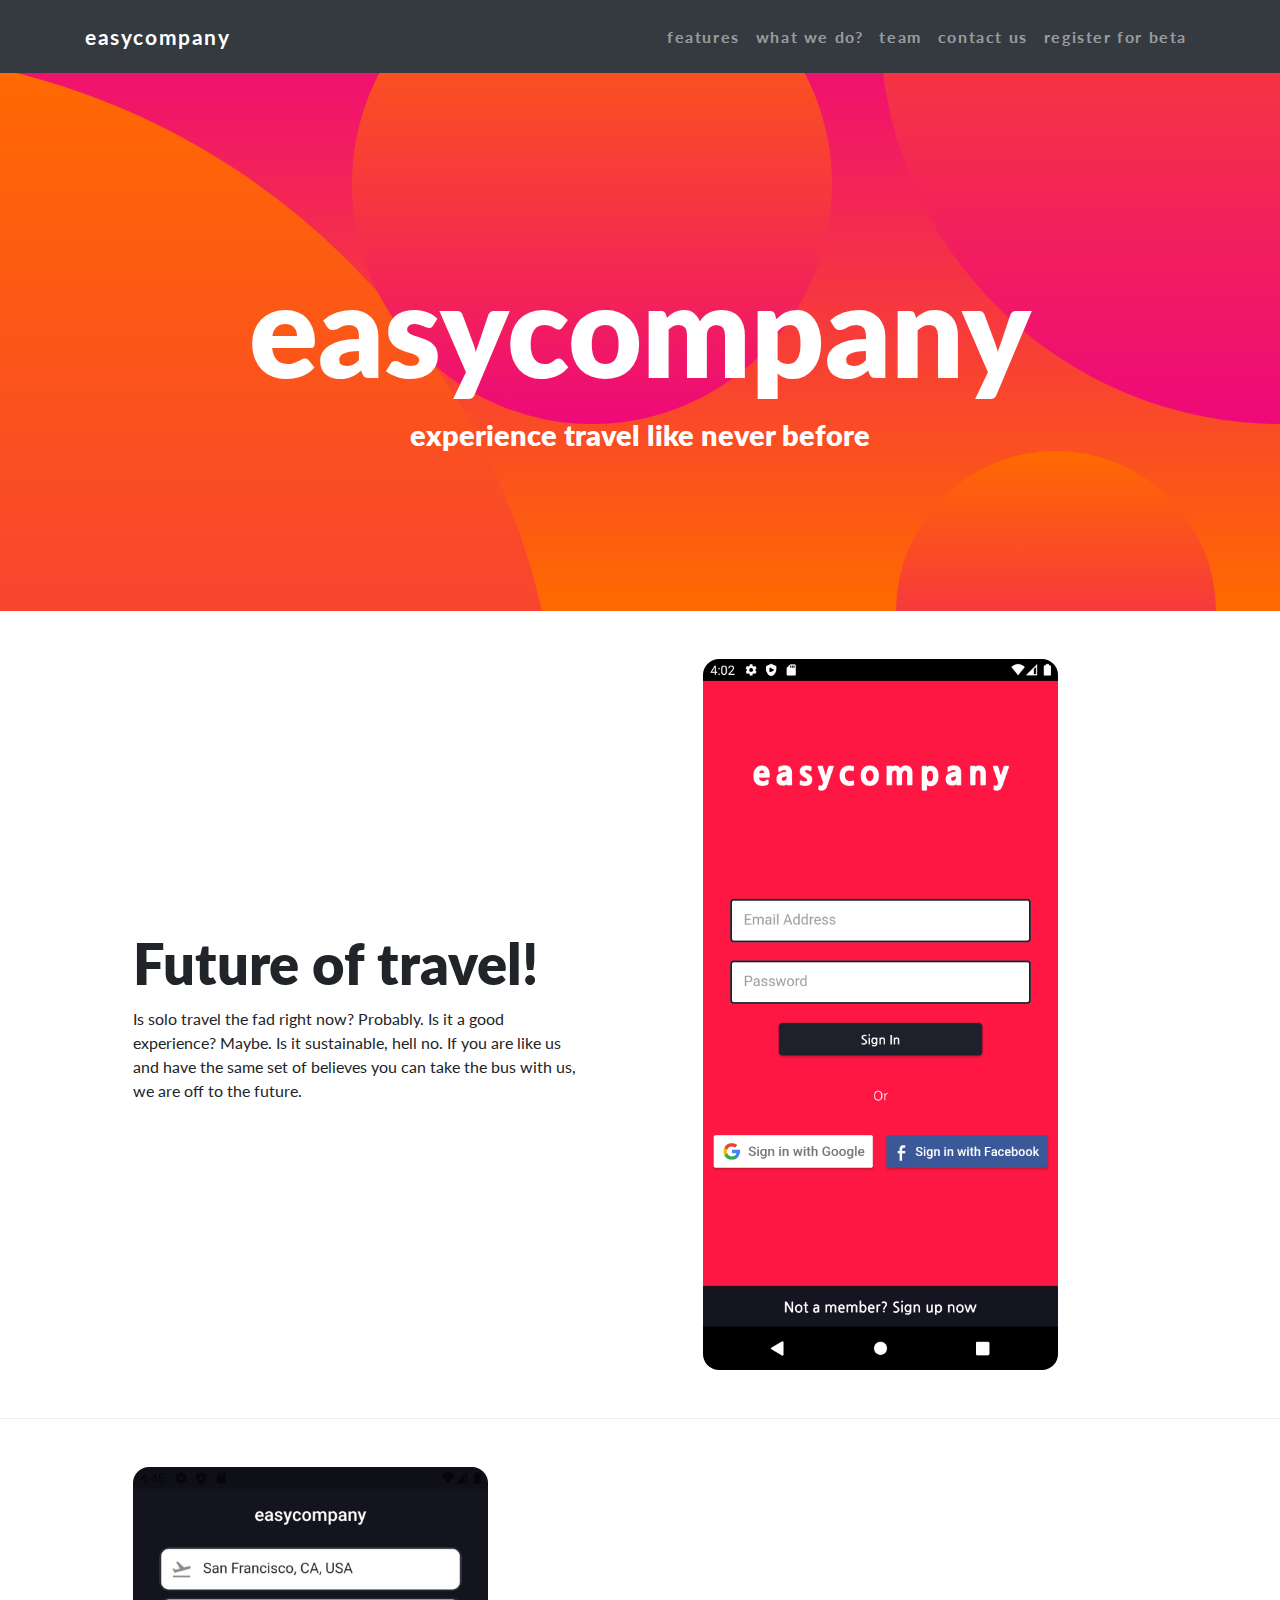
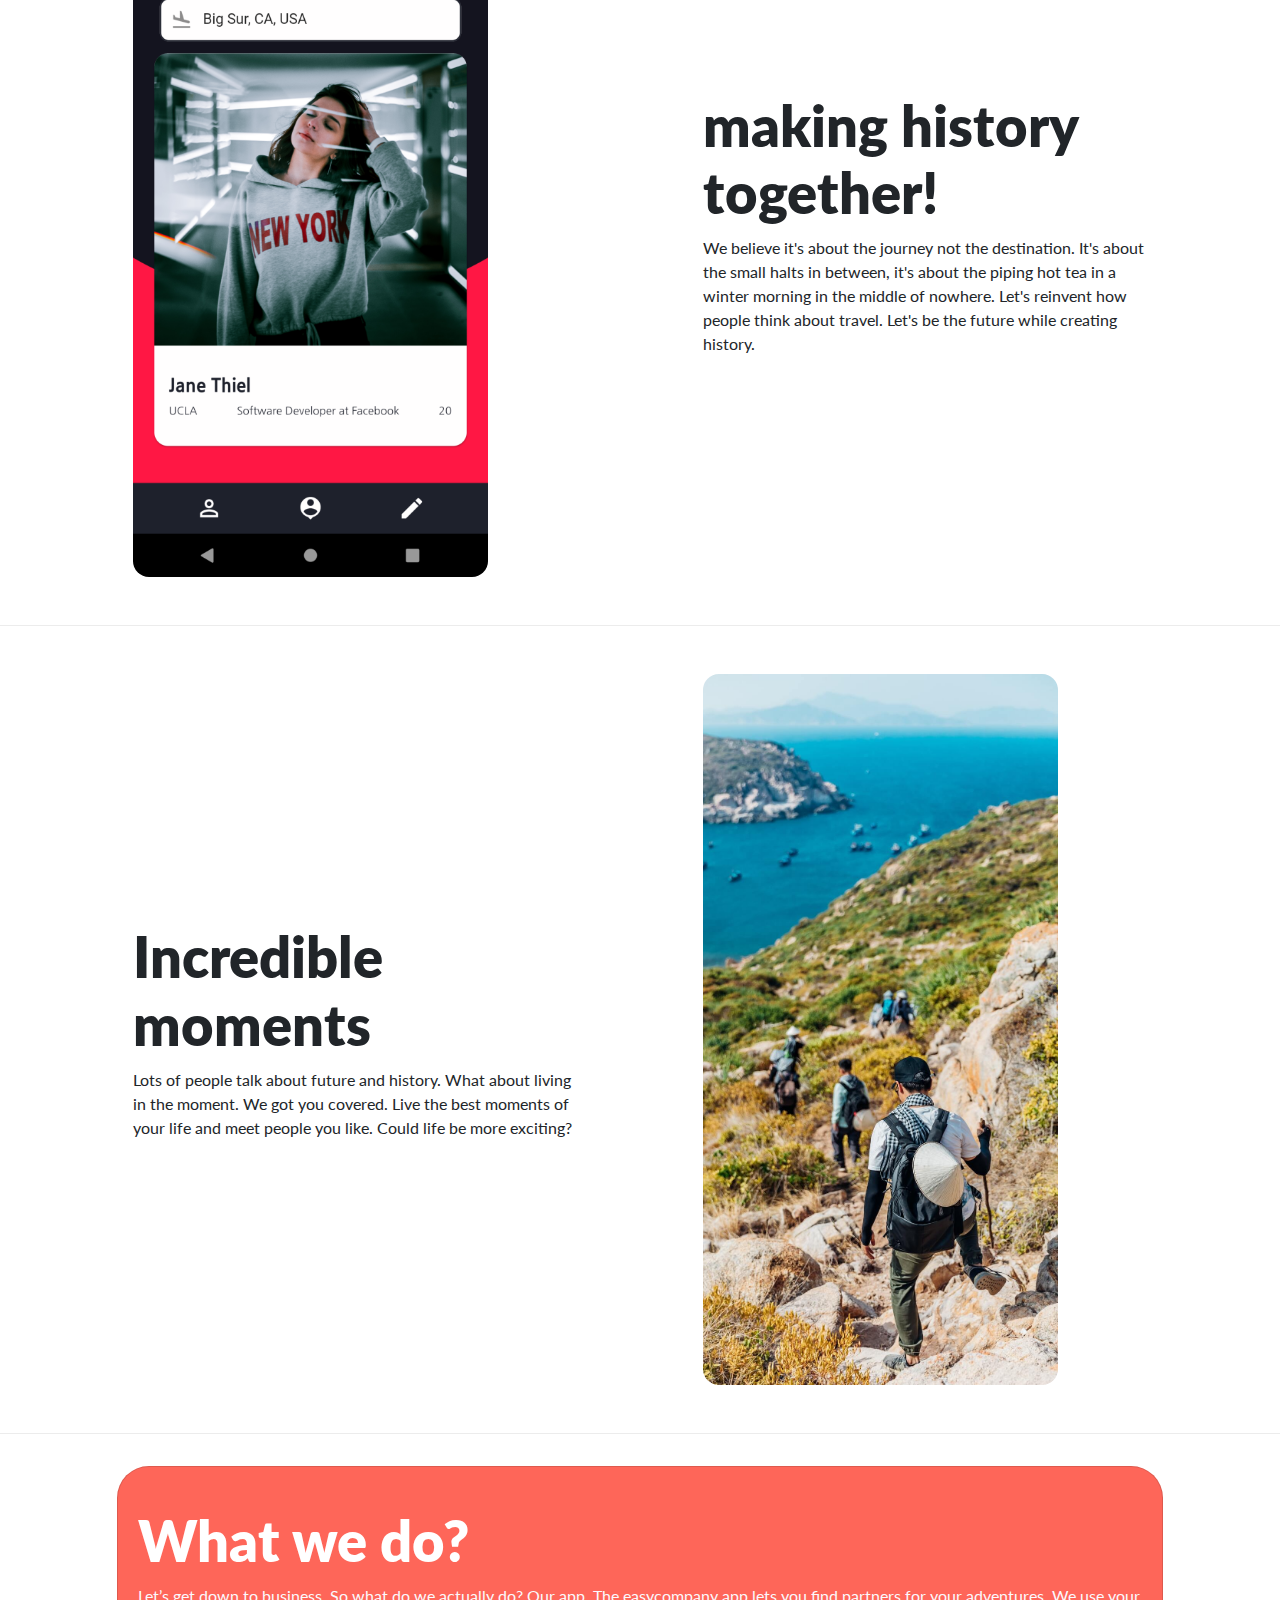
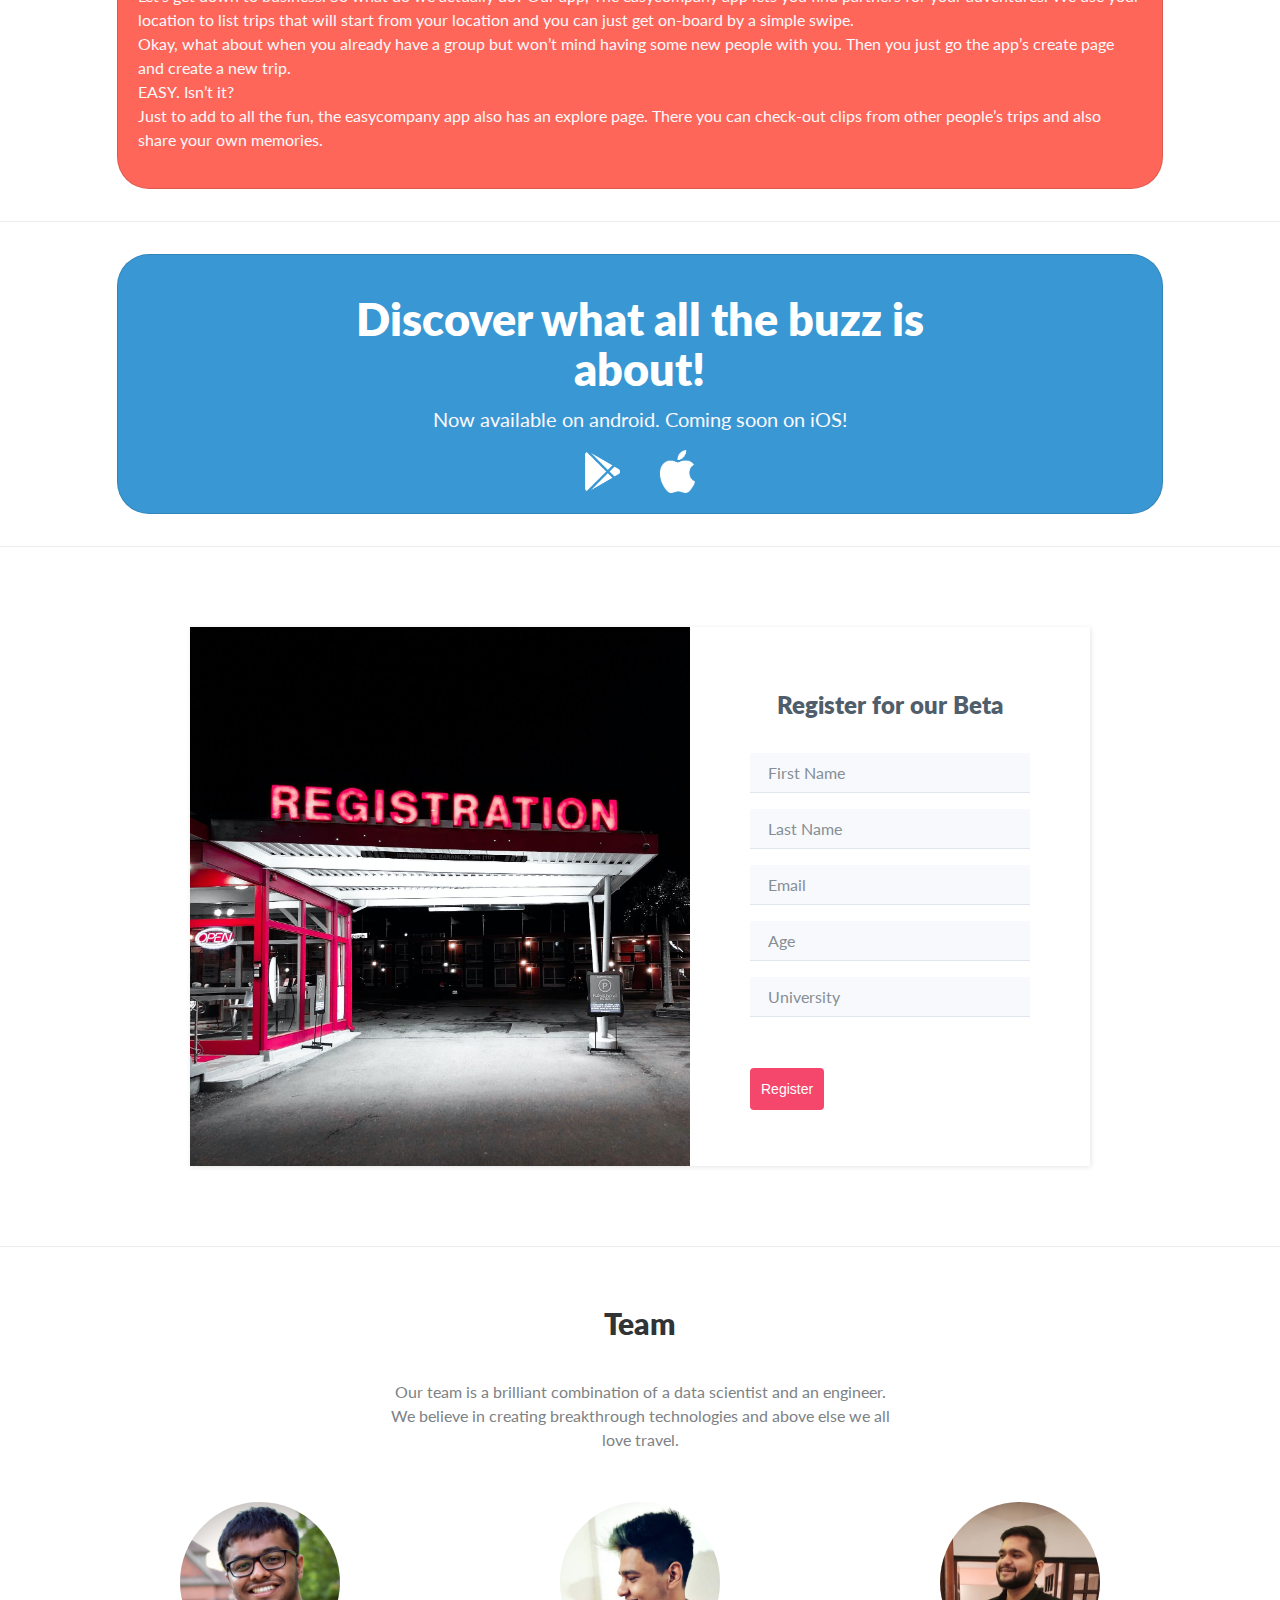
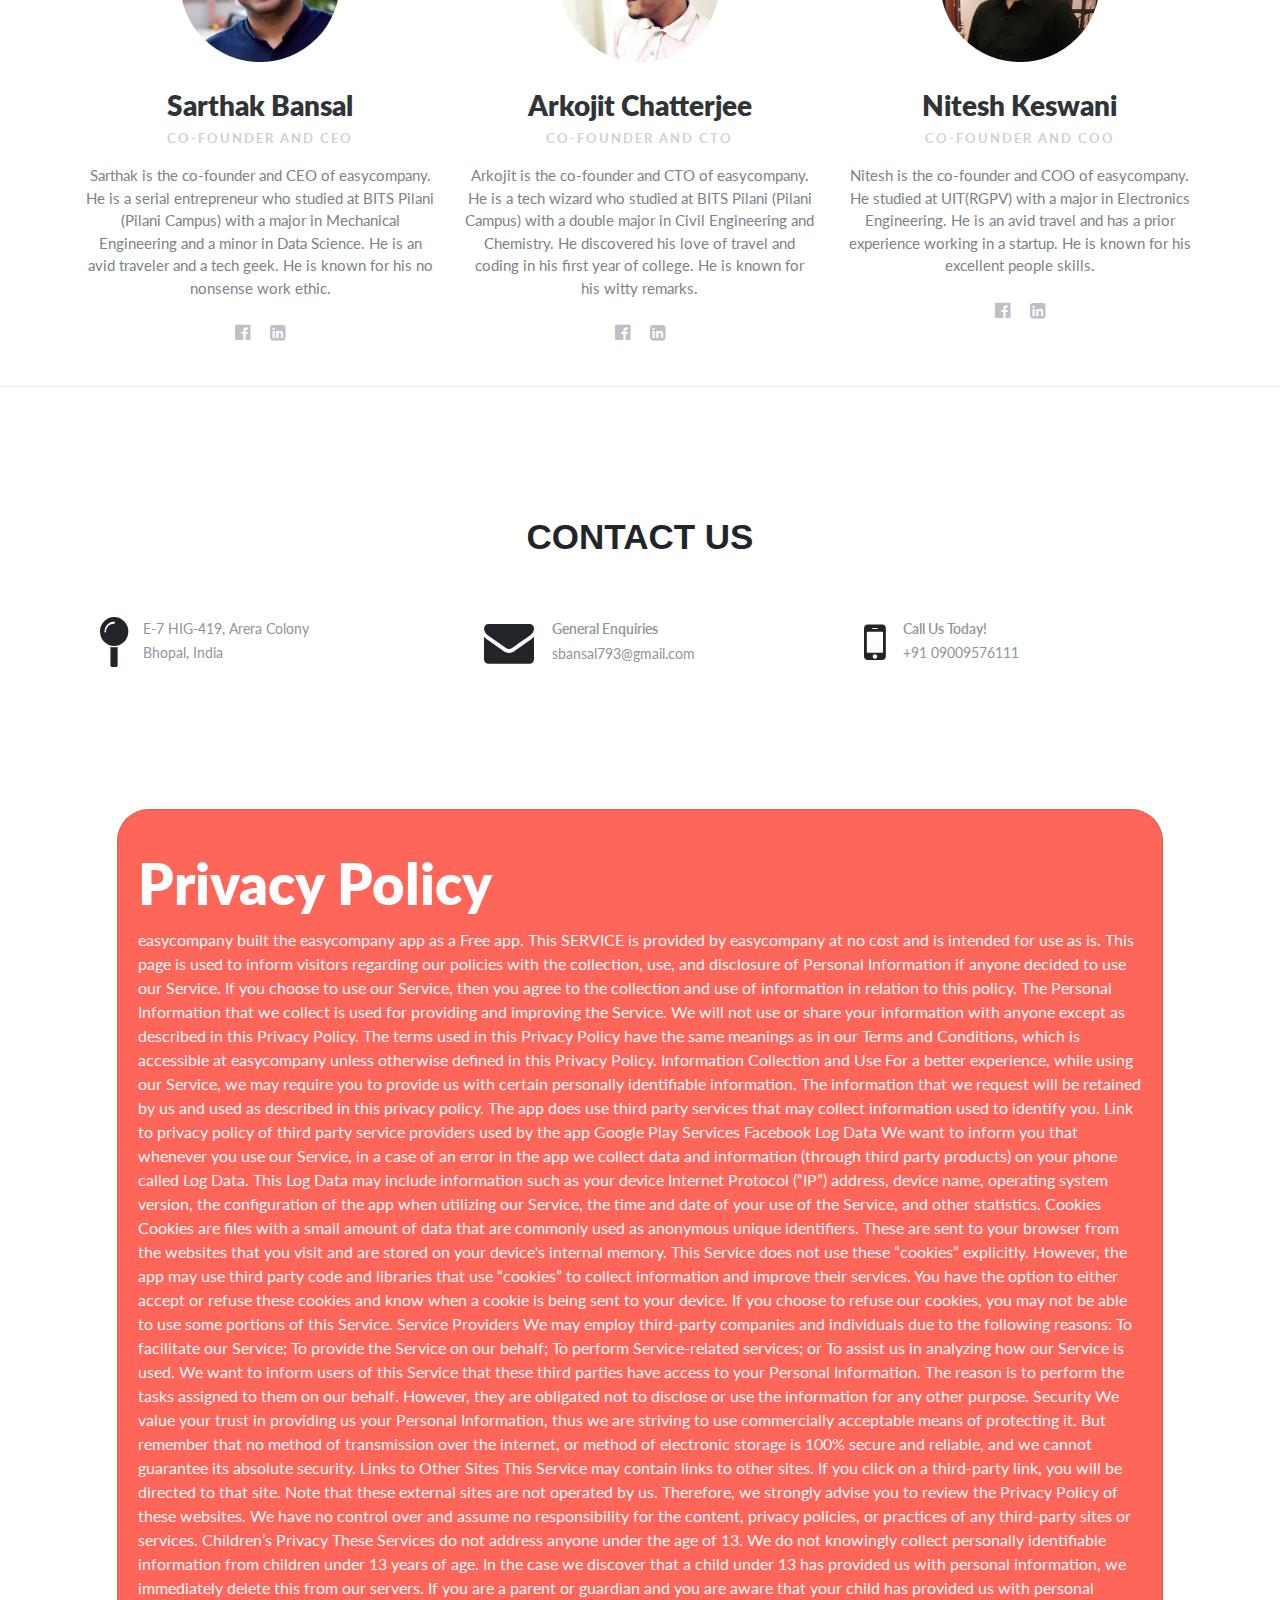
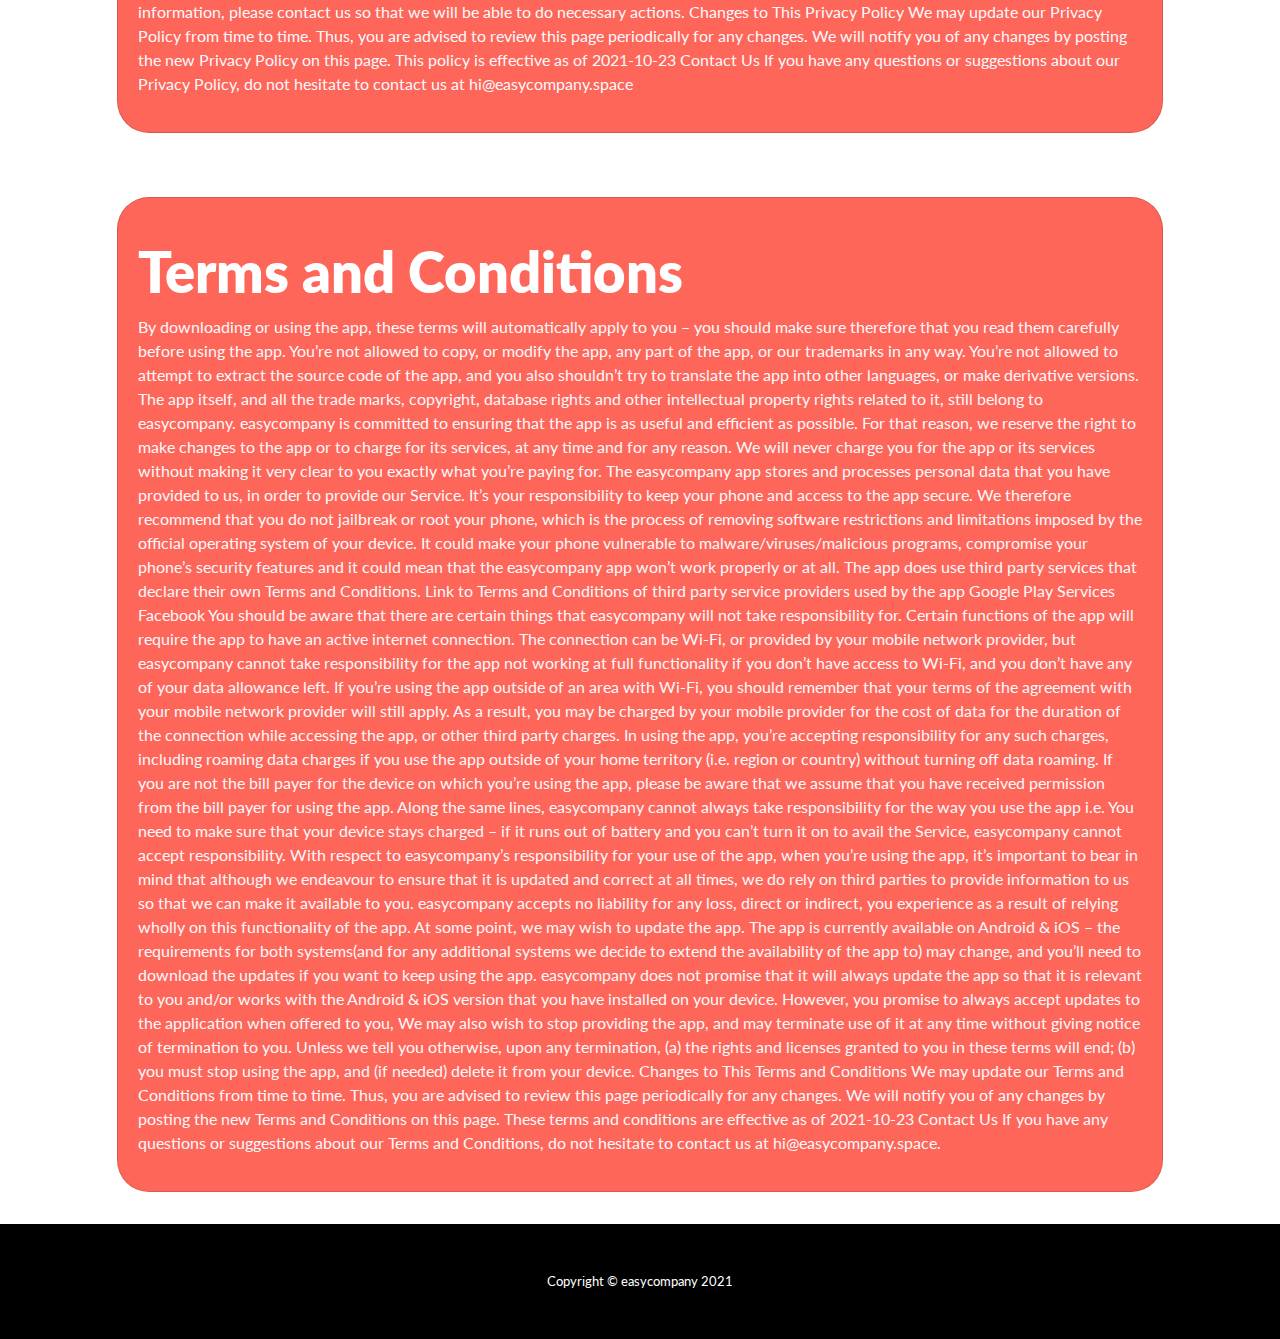
==== commit 516896c6: "added playstore link" ====
--- a/index.html
+++ b/index.html
@@ -205,13 +205,13 @@
                   Discover what all the buzz is about!
                 </h2>
                 <p style="font-size: 20px; color: #fbf9fd">
-                  Coming soon on mobile devices!
+                  Now available on android. Coming soon on iOS!
                 </p>
                 <div
                   class="badges"
                   style="display: inline-block; margin-bottom: 0"
                 >
-                  <a class="badge-link" href="#"
+                  <a class="badge-link" href="https://play.google.com/store/apps/details?id=space.easycompany"
                     ><img
                       src="assets/img/playstore.png"
                       width="35px"
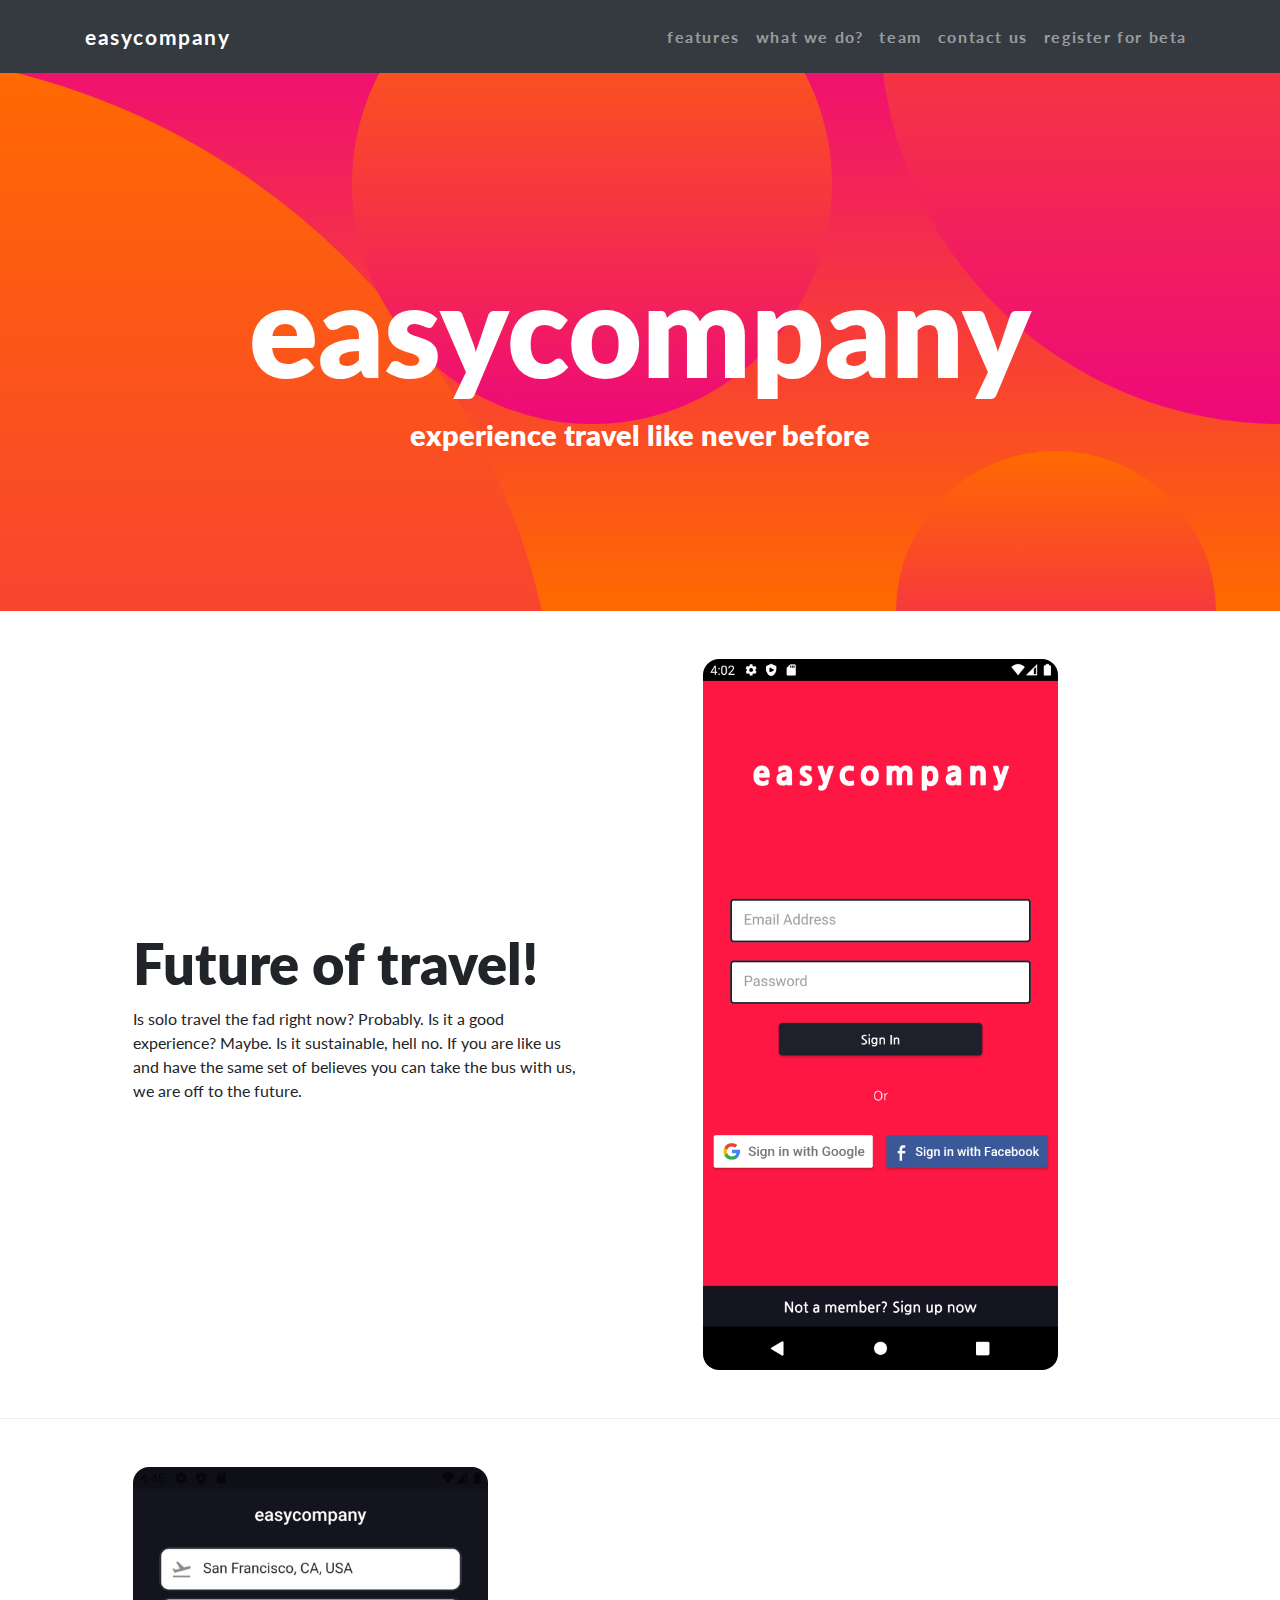
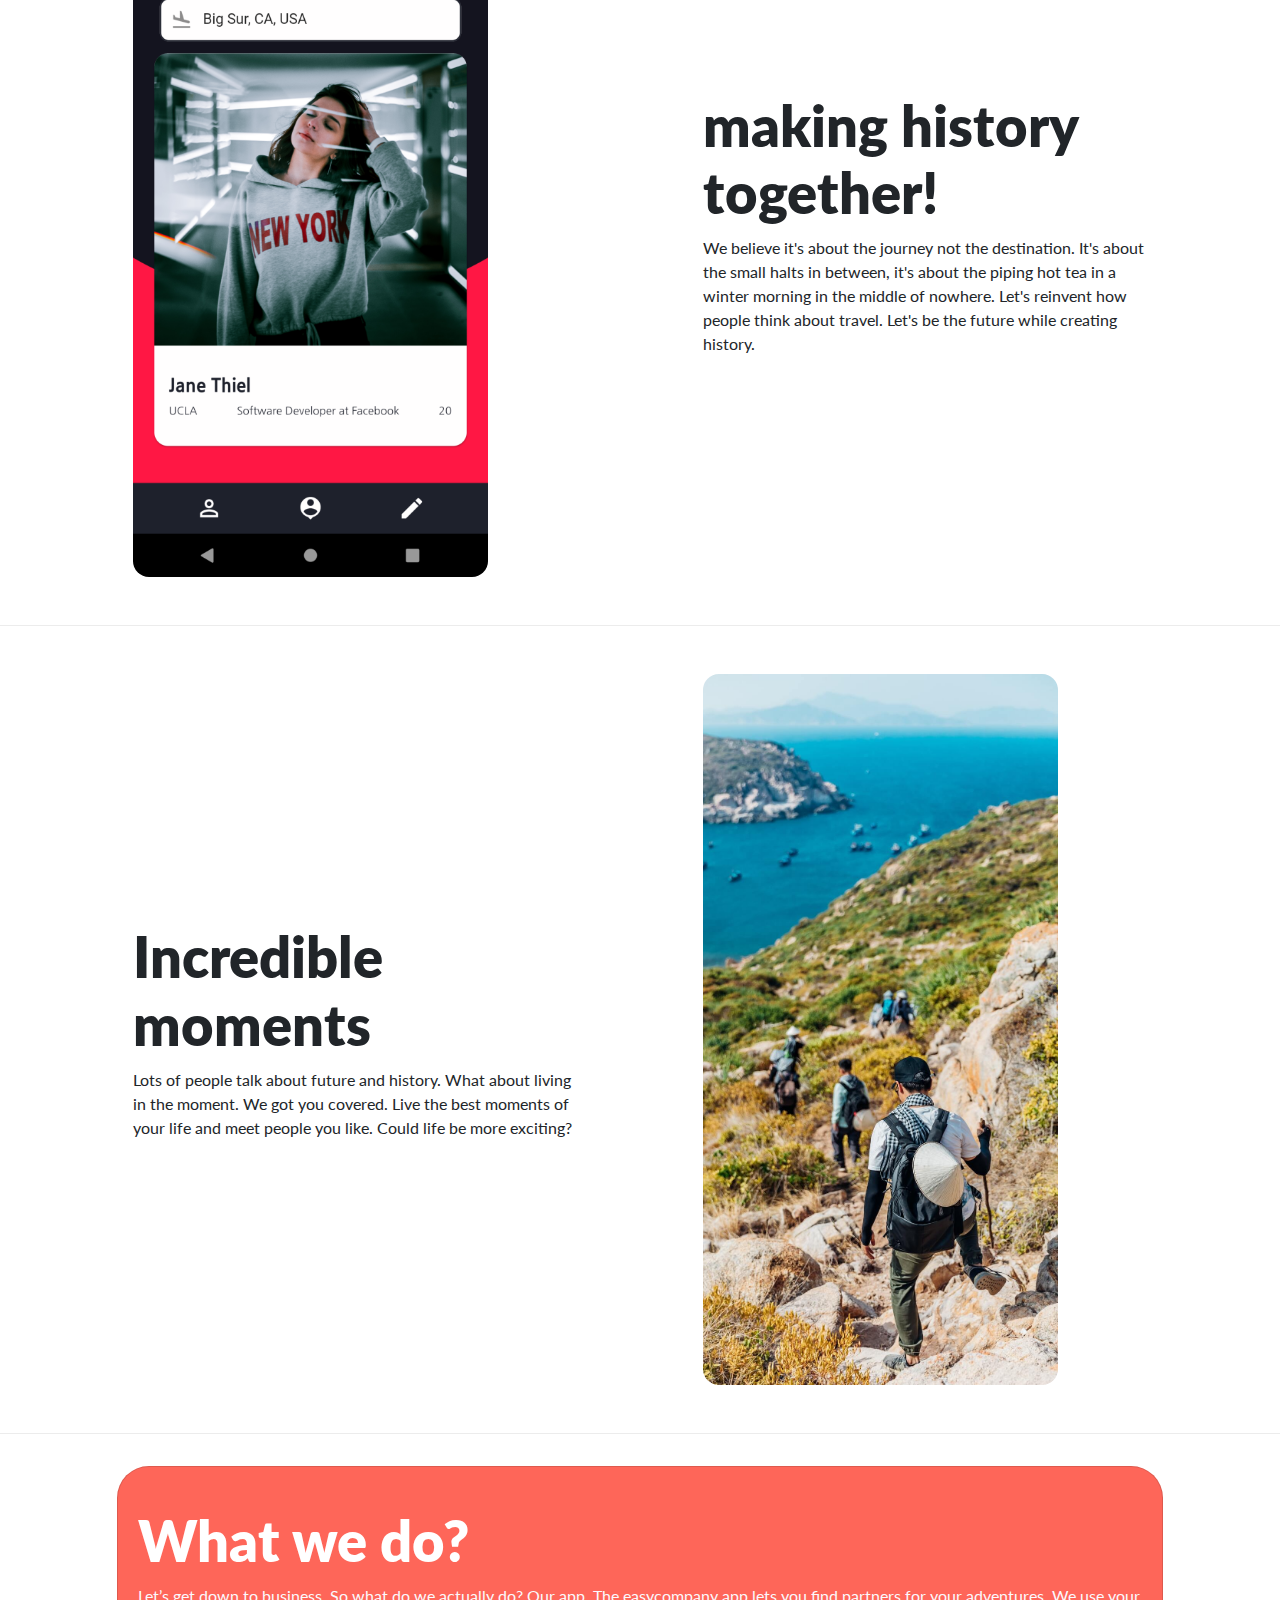
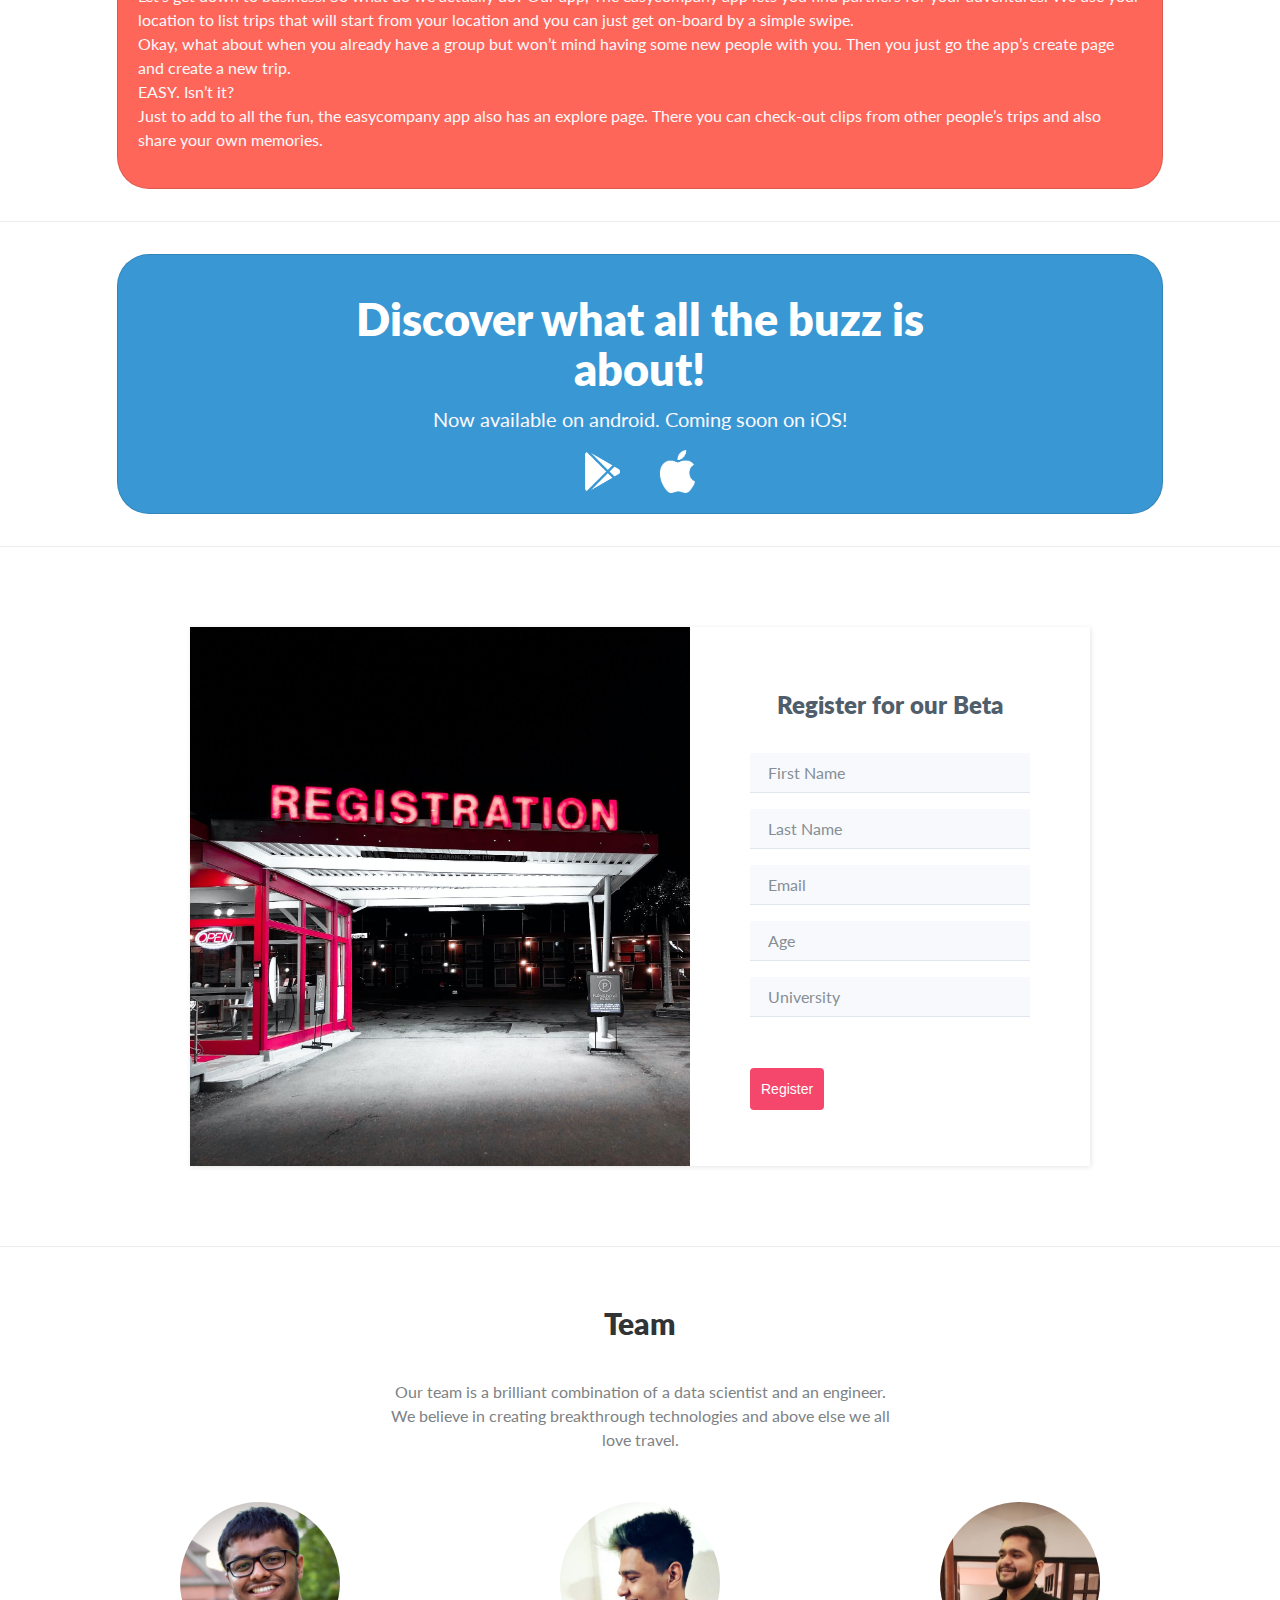
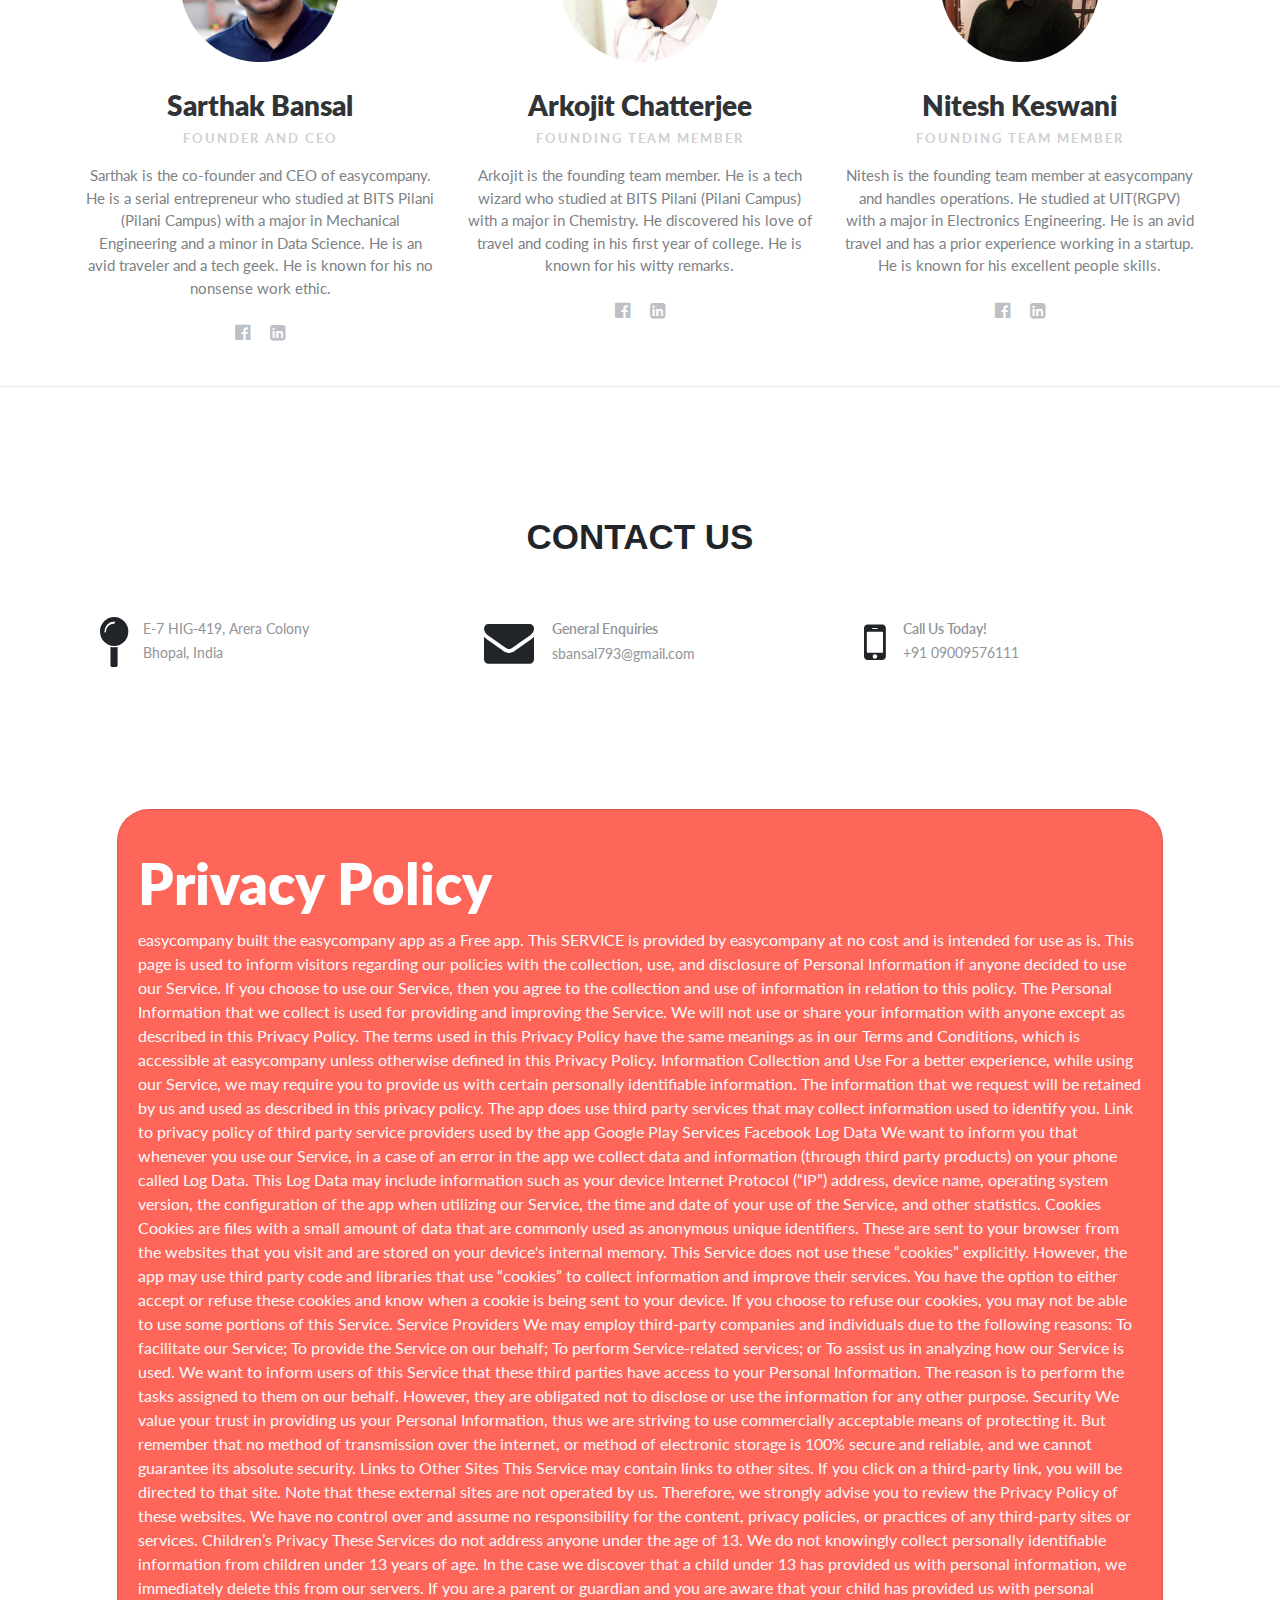
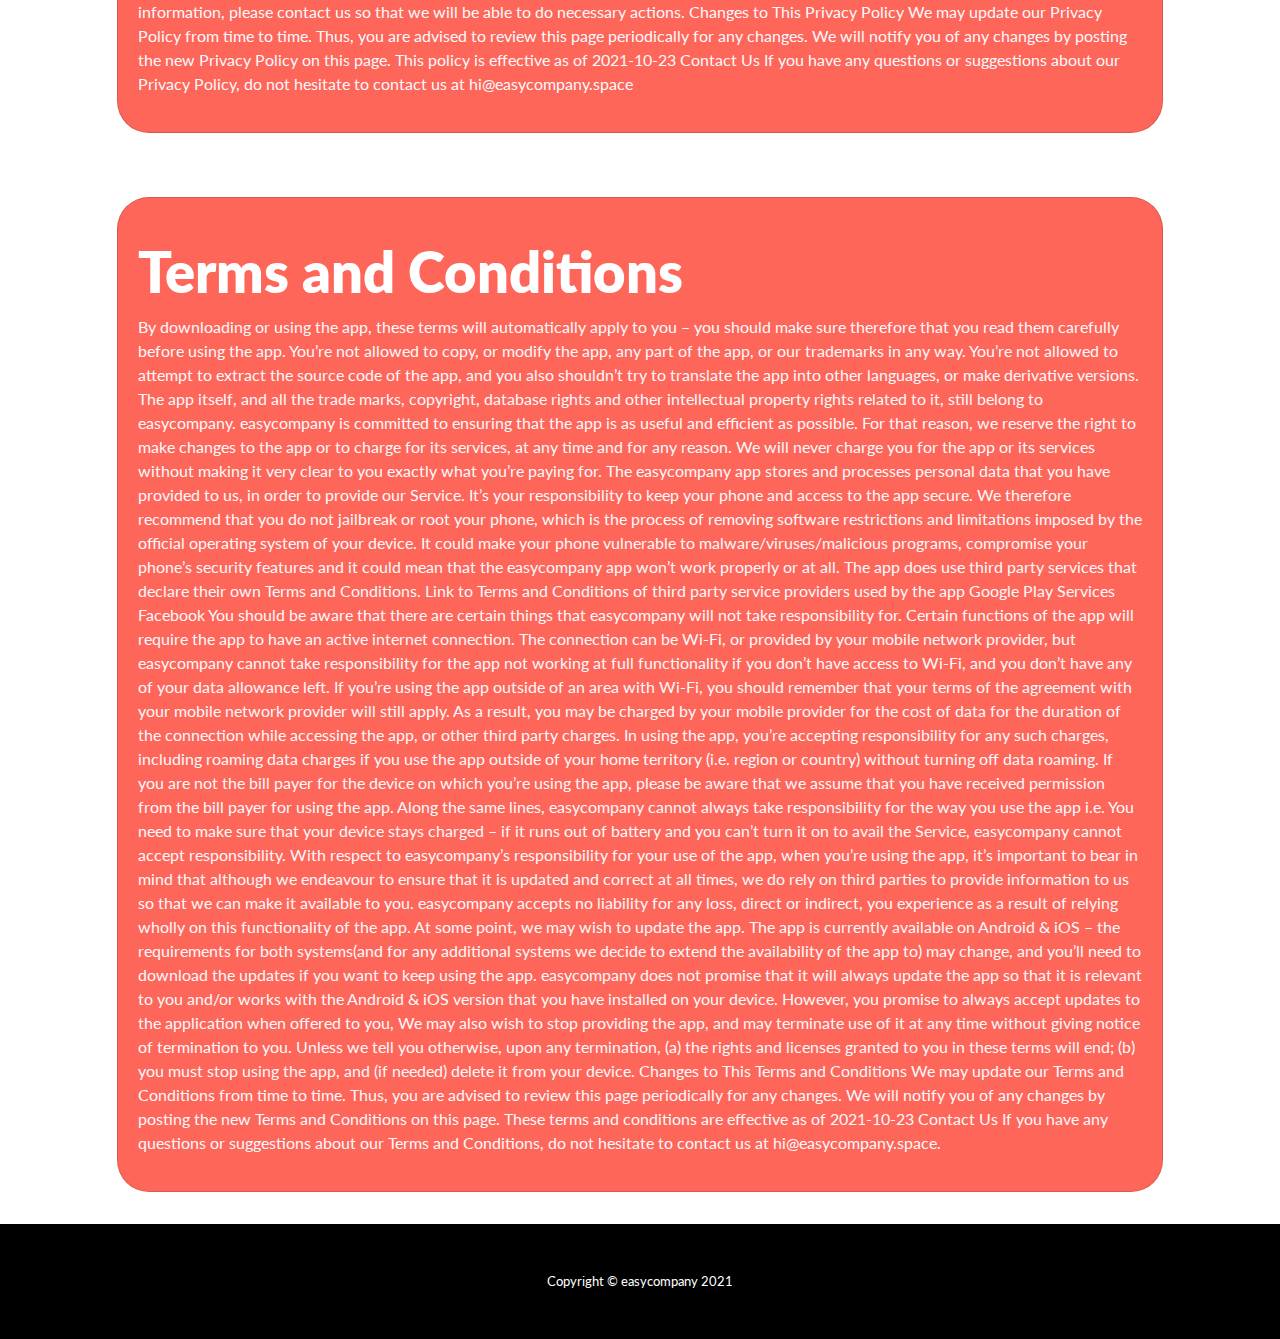
==== commit 9f867848: "changed designation" ====
--- a/index.html
+++ b/index.html
@@ -303,7 +303,7 @@
           <div class="col-md-6 col-lg-4 item">
             <img class="rounded-circle" src="assets/img/sarthak.jpg" />
             <h3 class="name">Sarthak Bansal</h3>
-            <p class="title">CO-FOUNDER AND CEO</p>
+            <p class="title">FOUNDER AND CEO</p>
             <p class="description">
               Sarthak is the co-founder and CEO of easycompany. He is a serial
               entrepreneur who studied at BITS Pilani (Pilani Campus) with a
@@ -322,11 +322,10 @@
           <div class="col-md-6 col-lg-4 item">
             <img class="rounded-circle" src="assets/img/arko.png" />
             <h3 class="name">Arkojit Chatterjee</h3>
-            <p class="title">CO-FOUNDER AND CTO</p>
+            <p class="title">founding team member</p>
             <p class="description">
-              Arkojit is the co-founder and CTO of easycompany. He is a tech
-              wizard who studied at BITS Pilani (Pilani Campus) with a double
-              major in Civil Engineering and Chemistry. He discovered his love
+              Arkojit is the founding team member. He is a tech
+              wizard who studied at BITS Pilani (Pilani Campus) with a major in Chemistry. He discovered his love
               of travel and coding in his first year of college. He is known for
               his witty remarks.<br />
             </p>
@@ -341,9 +340,9 @@
           <div class="col-md-6 col-lg-4 item">
             <img class="rounded-circle" src="assets/img/nitesh.jpeg" />
             <h3 class="name">Nitesh Keswani</h3>
-            <p class="title">CO-FOUNDER AND COO</p>
+            <p class="title">founding team member</p>
             <p class="description">
-              Nitesh is the co-founder and COO of easycompany. He studied at
+              Nitesh is the founding team member at easycompany and handles operations. He studied at
               UIT(RGPV) with a major in Electronics Engineering. He is an avid
               travel and has a prior experience working in a startup. He is
               known for his excellent people skills.<br />
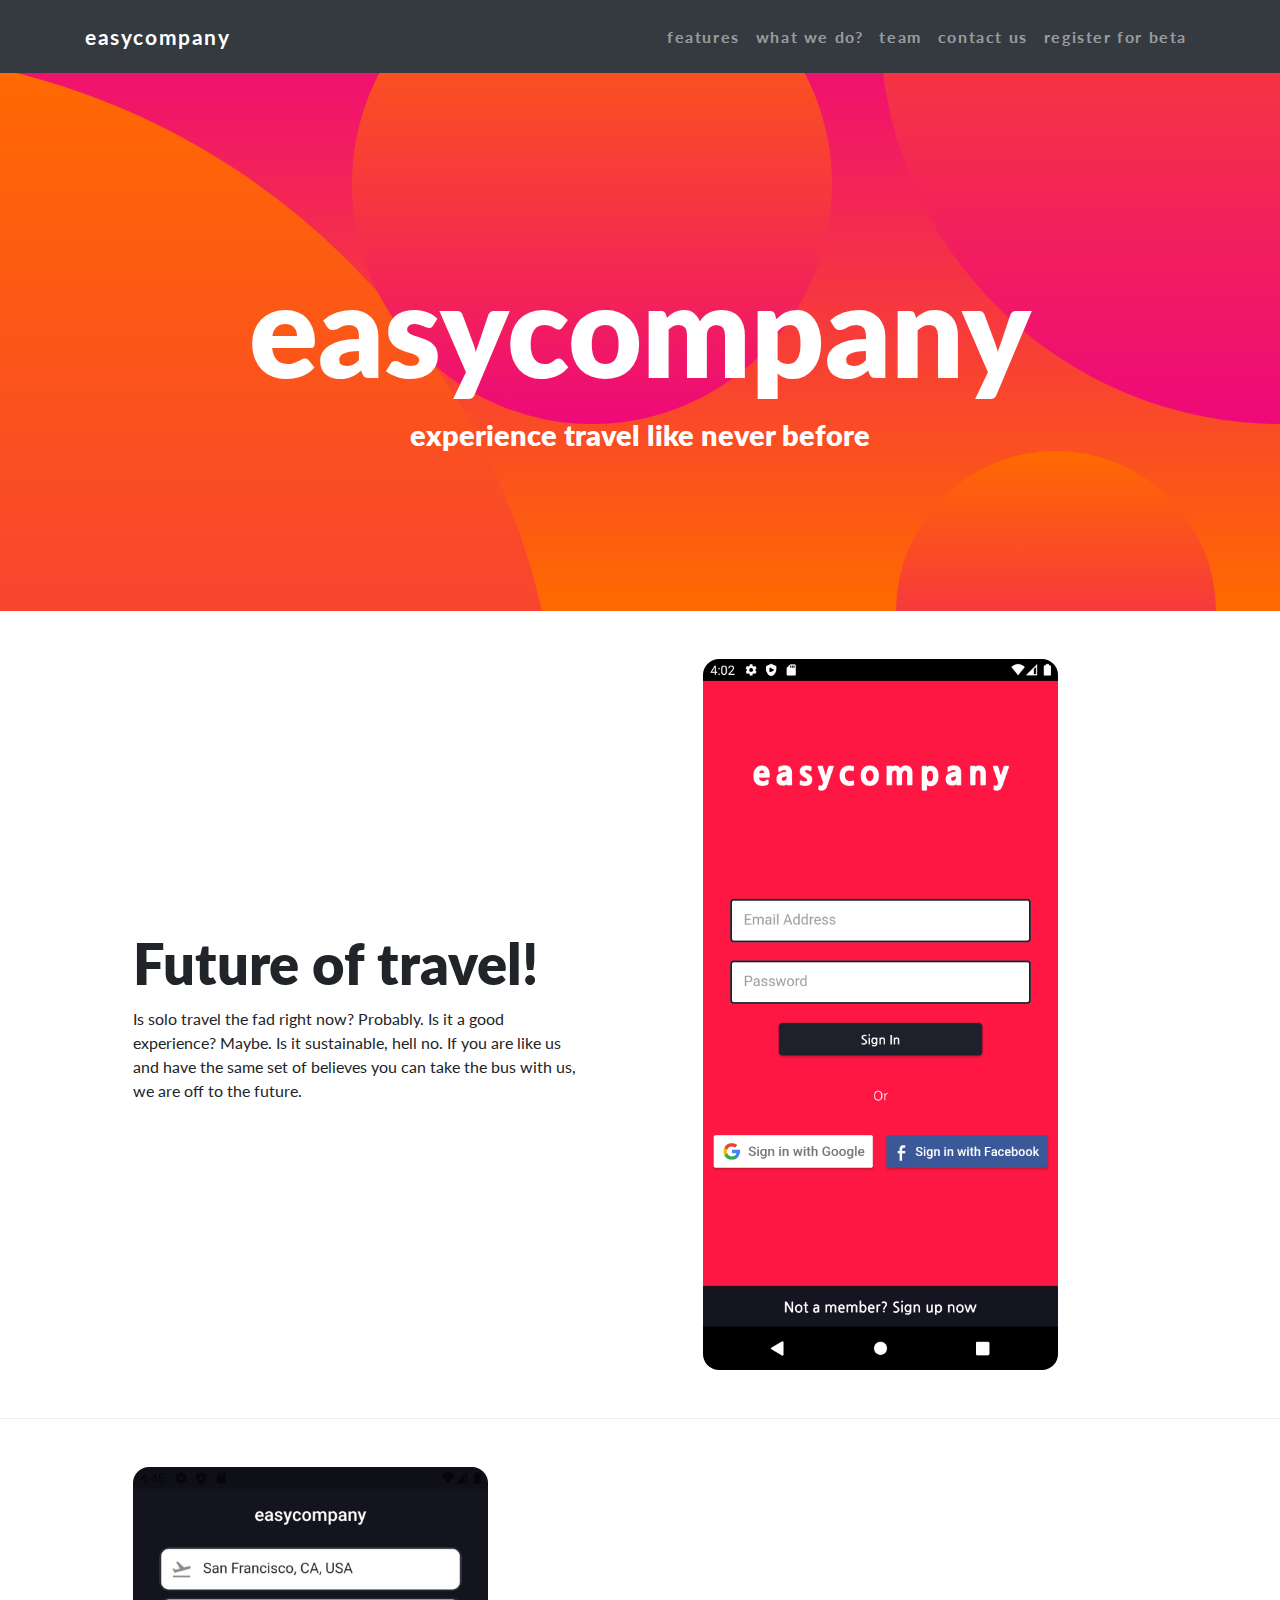
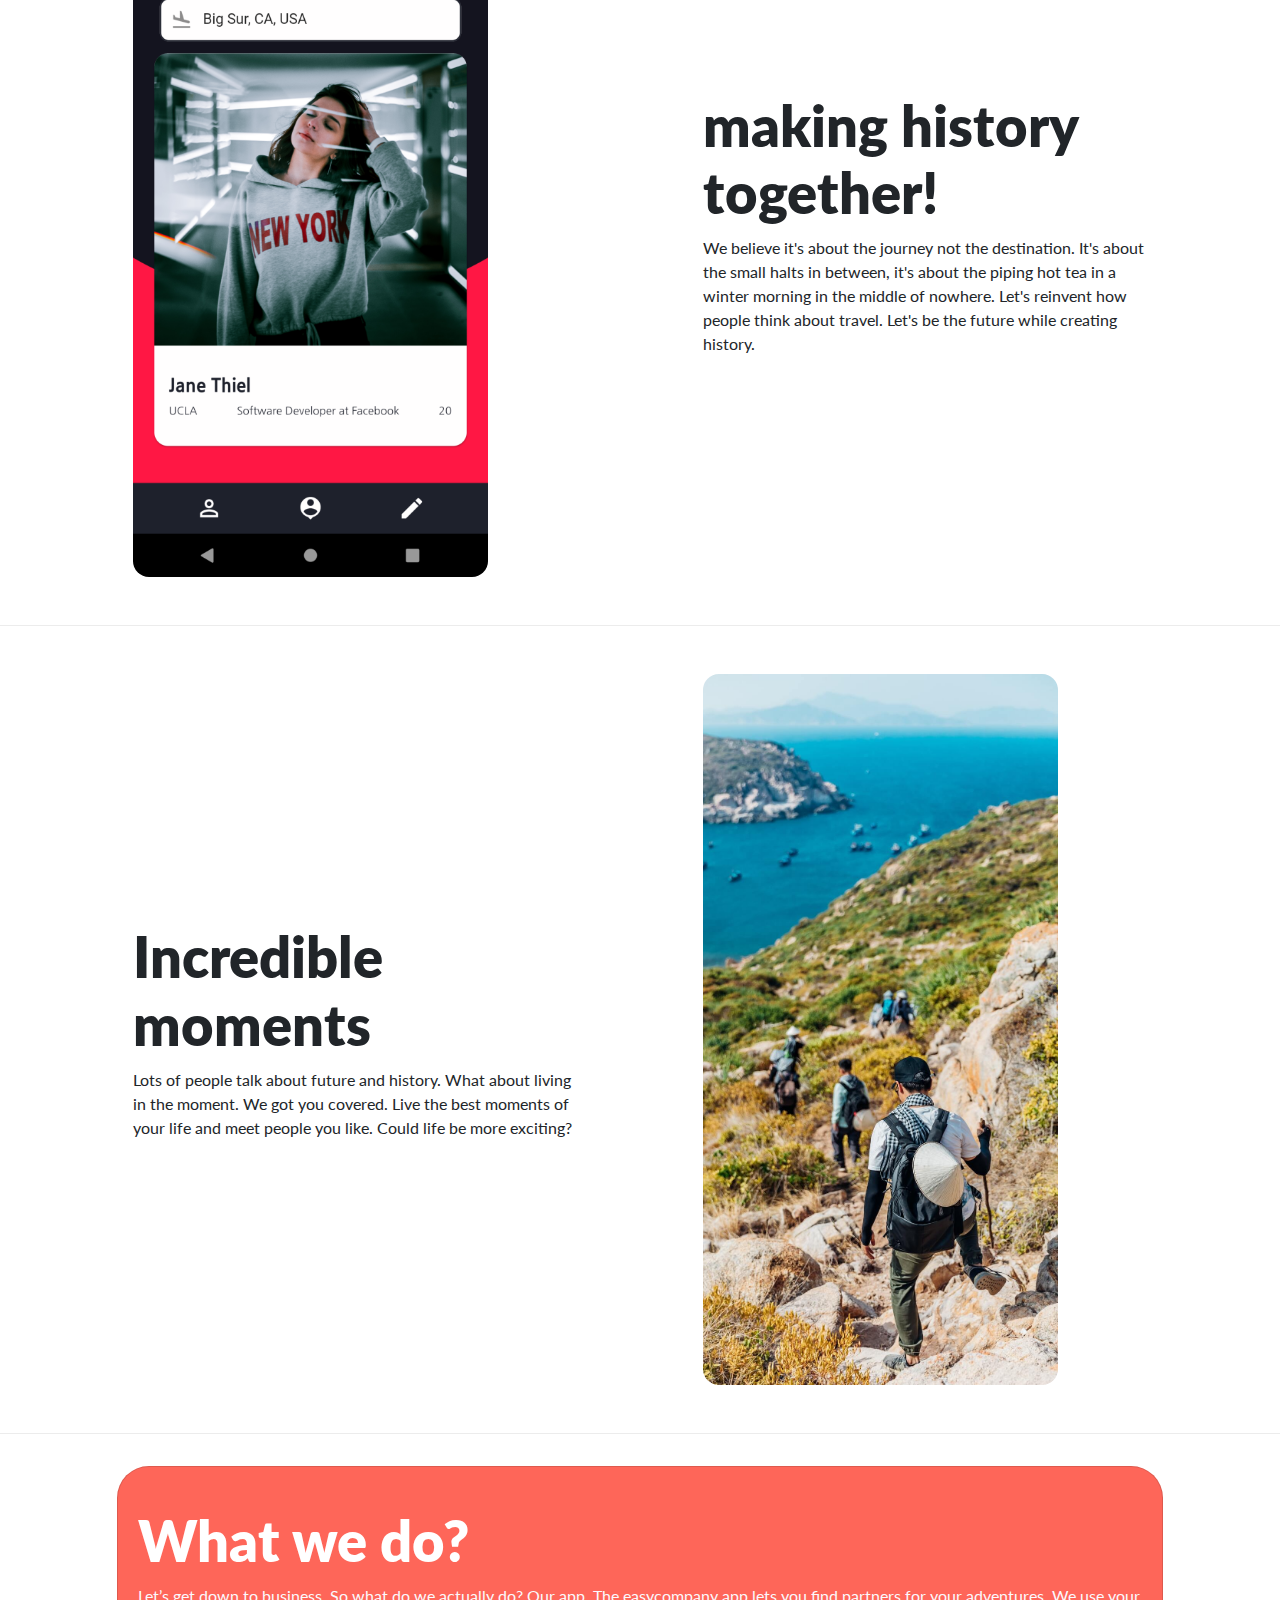
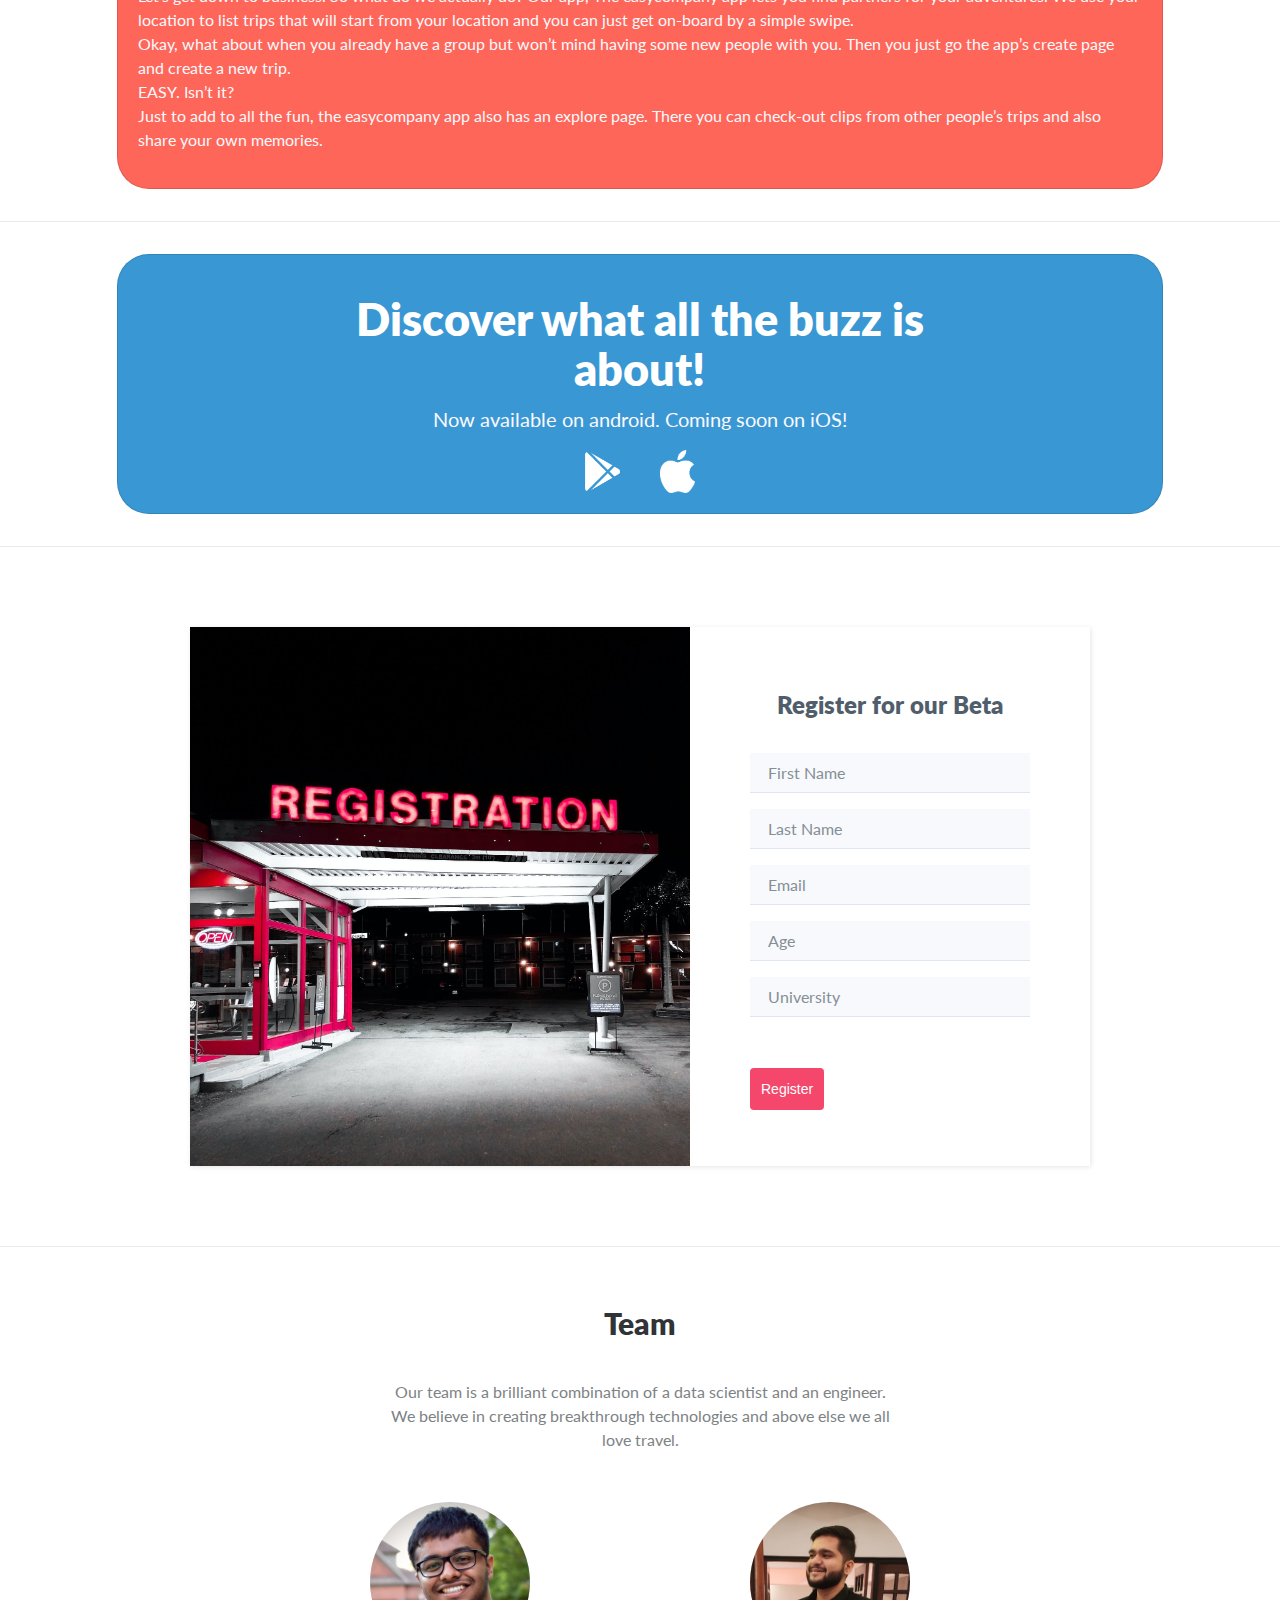
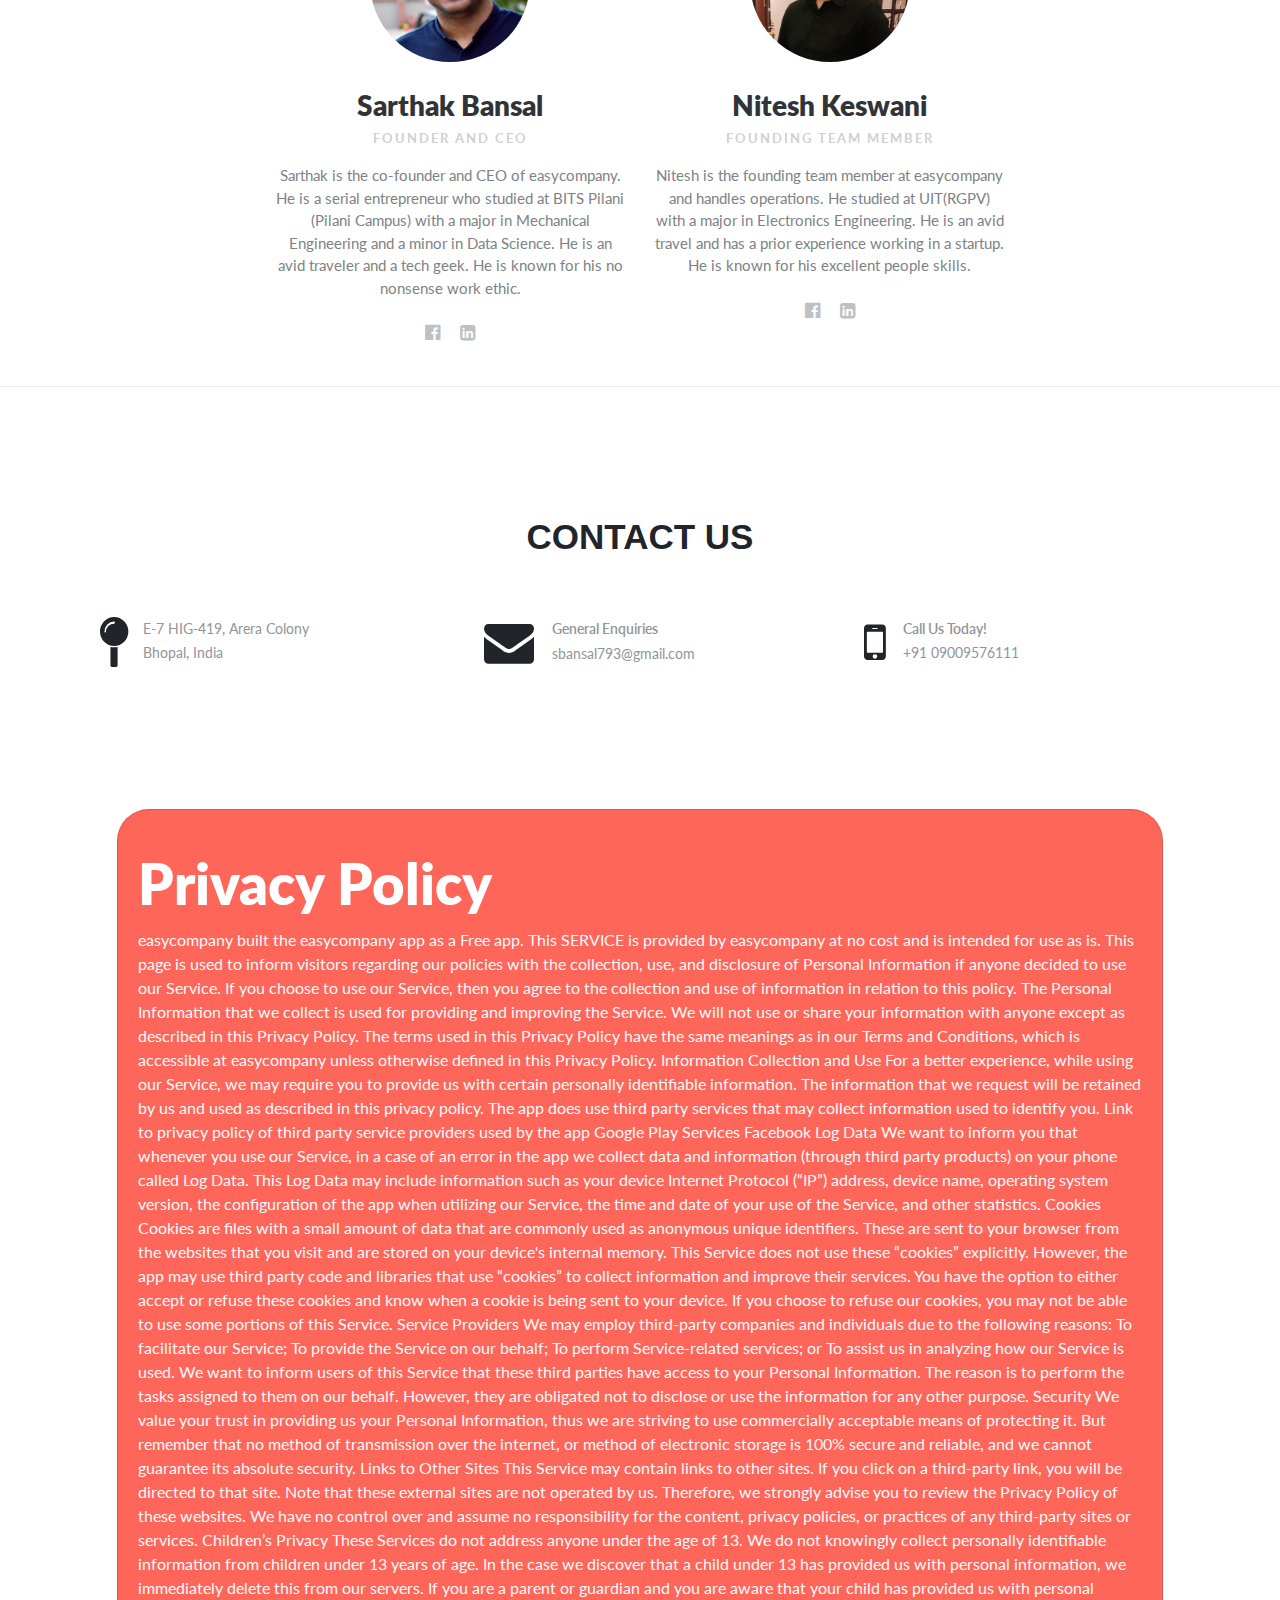
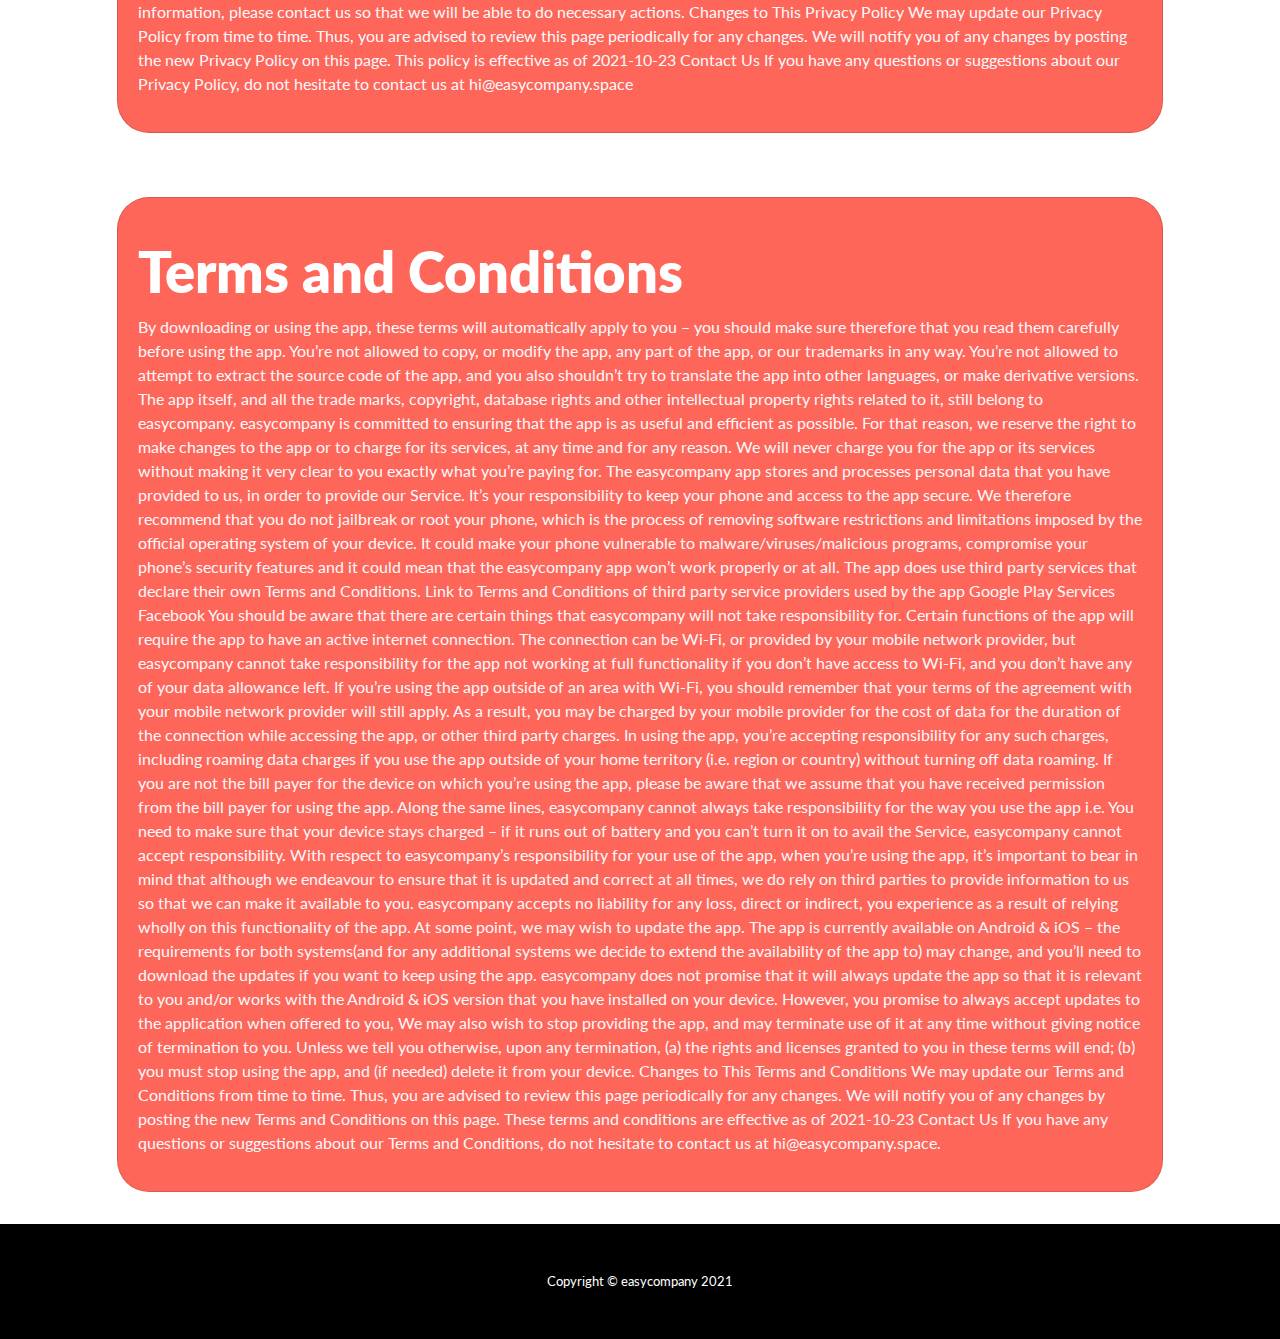
==== commit f87b257a: "removed arkojit" ====
--- a/index.html
+++ b/index.html
@@ -315,24 +315,6 @@
               <a href="https://www.facebook.com/sarthak.bansal.90/"
                 ><i class="fa fa-facebook-official"></i></a
               ><a href="https://www.linkedin.com/in/sarthak-bansal-538341152/"
-                ><i class="fa fa-linkedin-square"></i
-              ></a>
-            </div>
-          </div>
-          <div class="col-md-6 col-lg-4 item">
-            <img class="rounded-circle" src="assets/img/arko.png" />
-            <h3 class="name">Arkojit Chatterjee</h3>
-            <p class="title">founding team member</p>
-            <p class="description">
-              Arkojit is the founding team member. He is a tech
-              wizard who studied at BITS Pilani (Pilani Campus) with a major in Chemistry. He discovered his love
-              of travel and coding in his first year of college. He is known for
-              his witty remarks.<br />
-            </p>
-            <div class="social">
-              <a href="https://www.facebook.com/arkojit.chatterjee"
-                ><i class="fa fa-facebook-official"></i></a
-              ><a href="https://www.linkedin.com/in/wiz-ey/"
                 ><i class="fa fa-linkedin-square"></i
               ></a>
             </div>
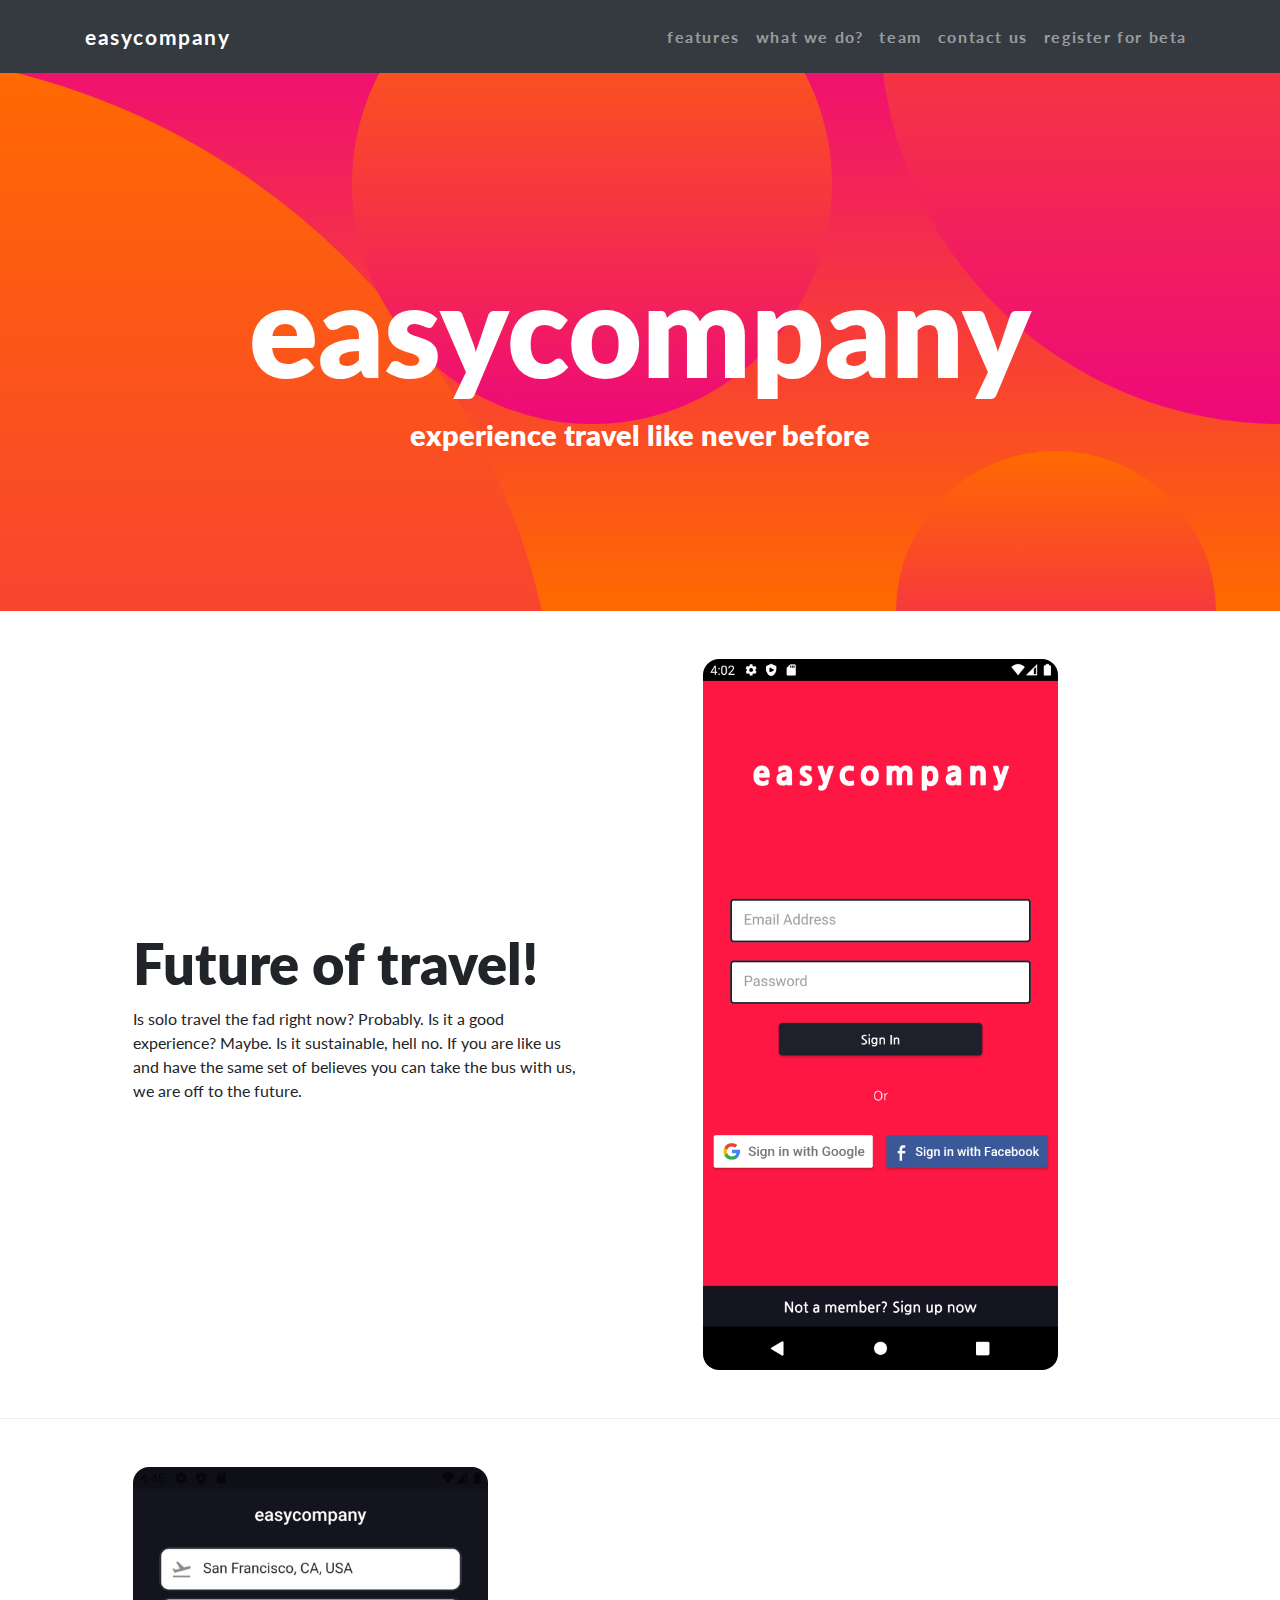
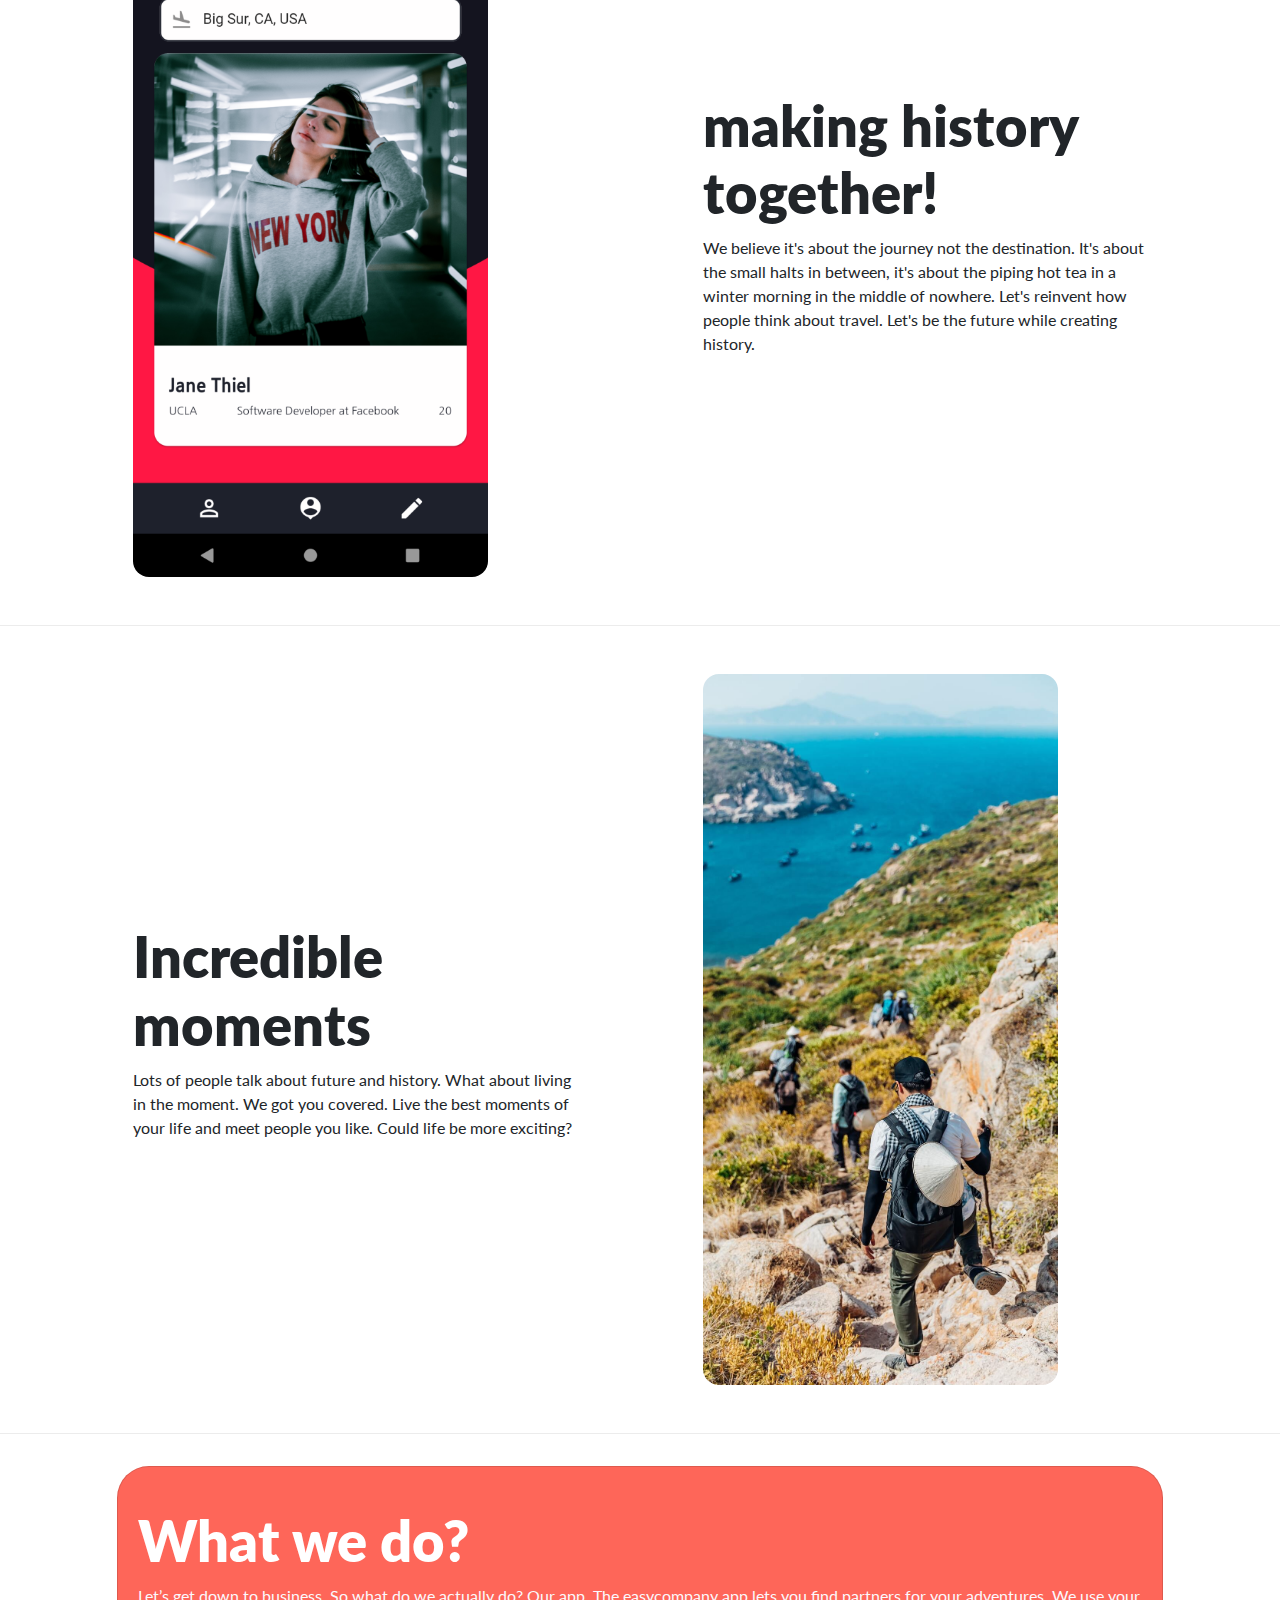
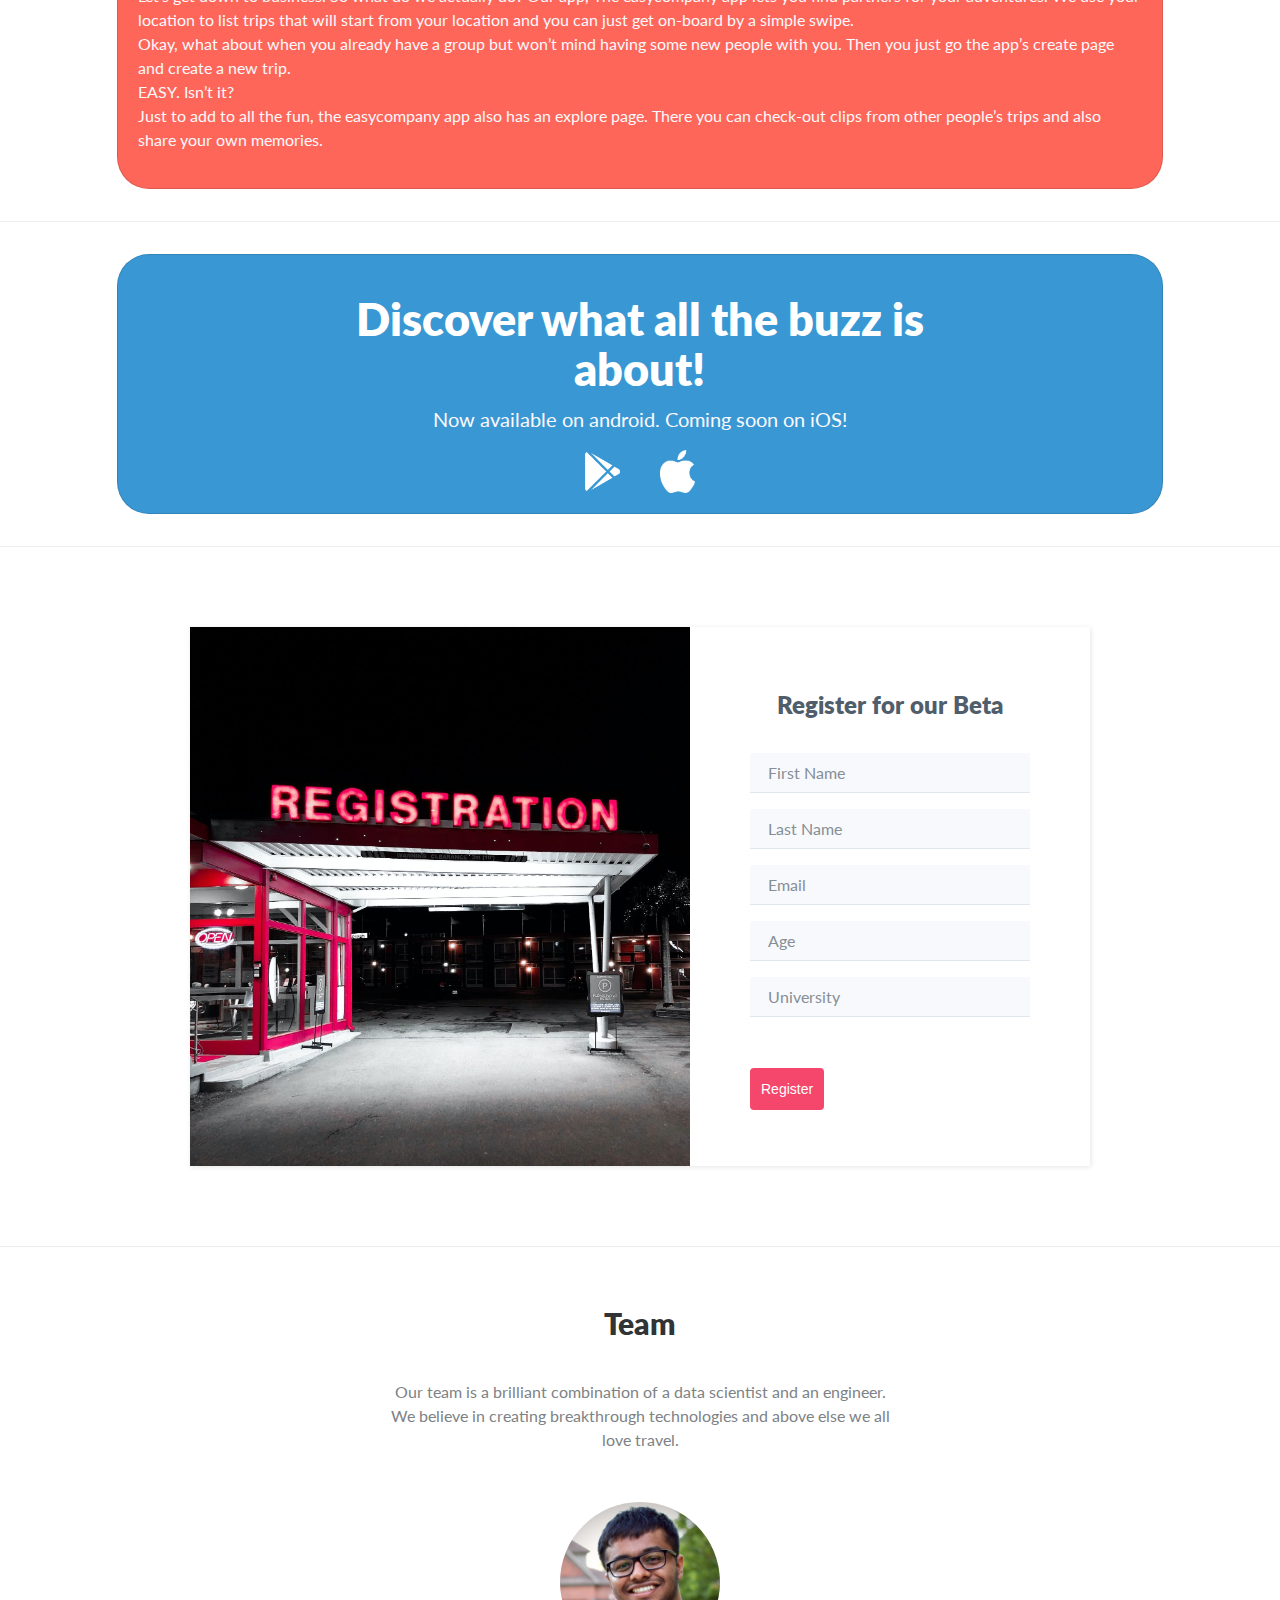
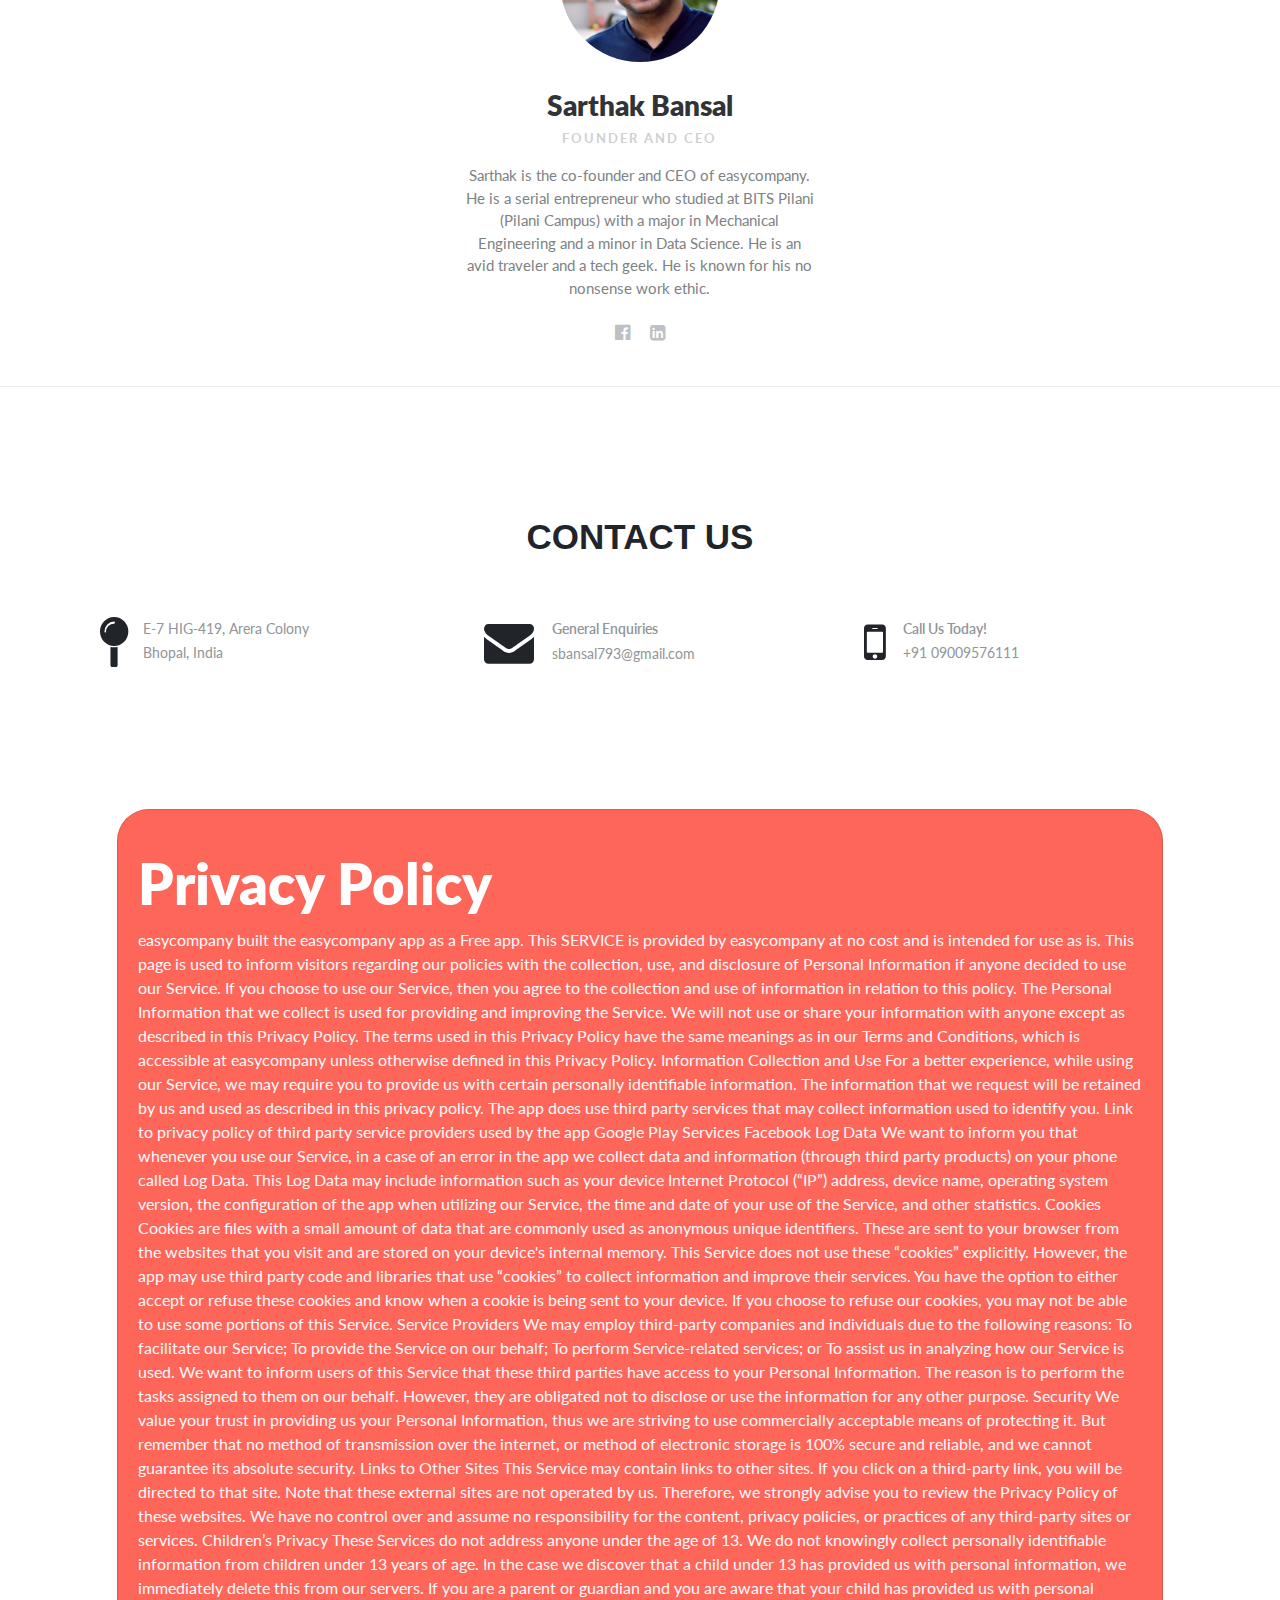
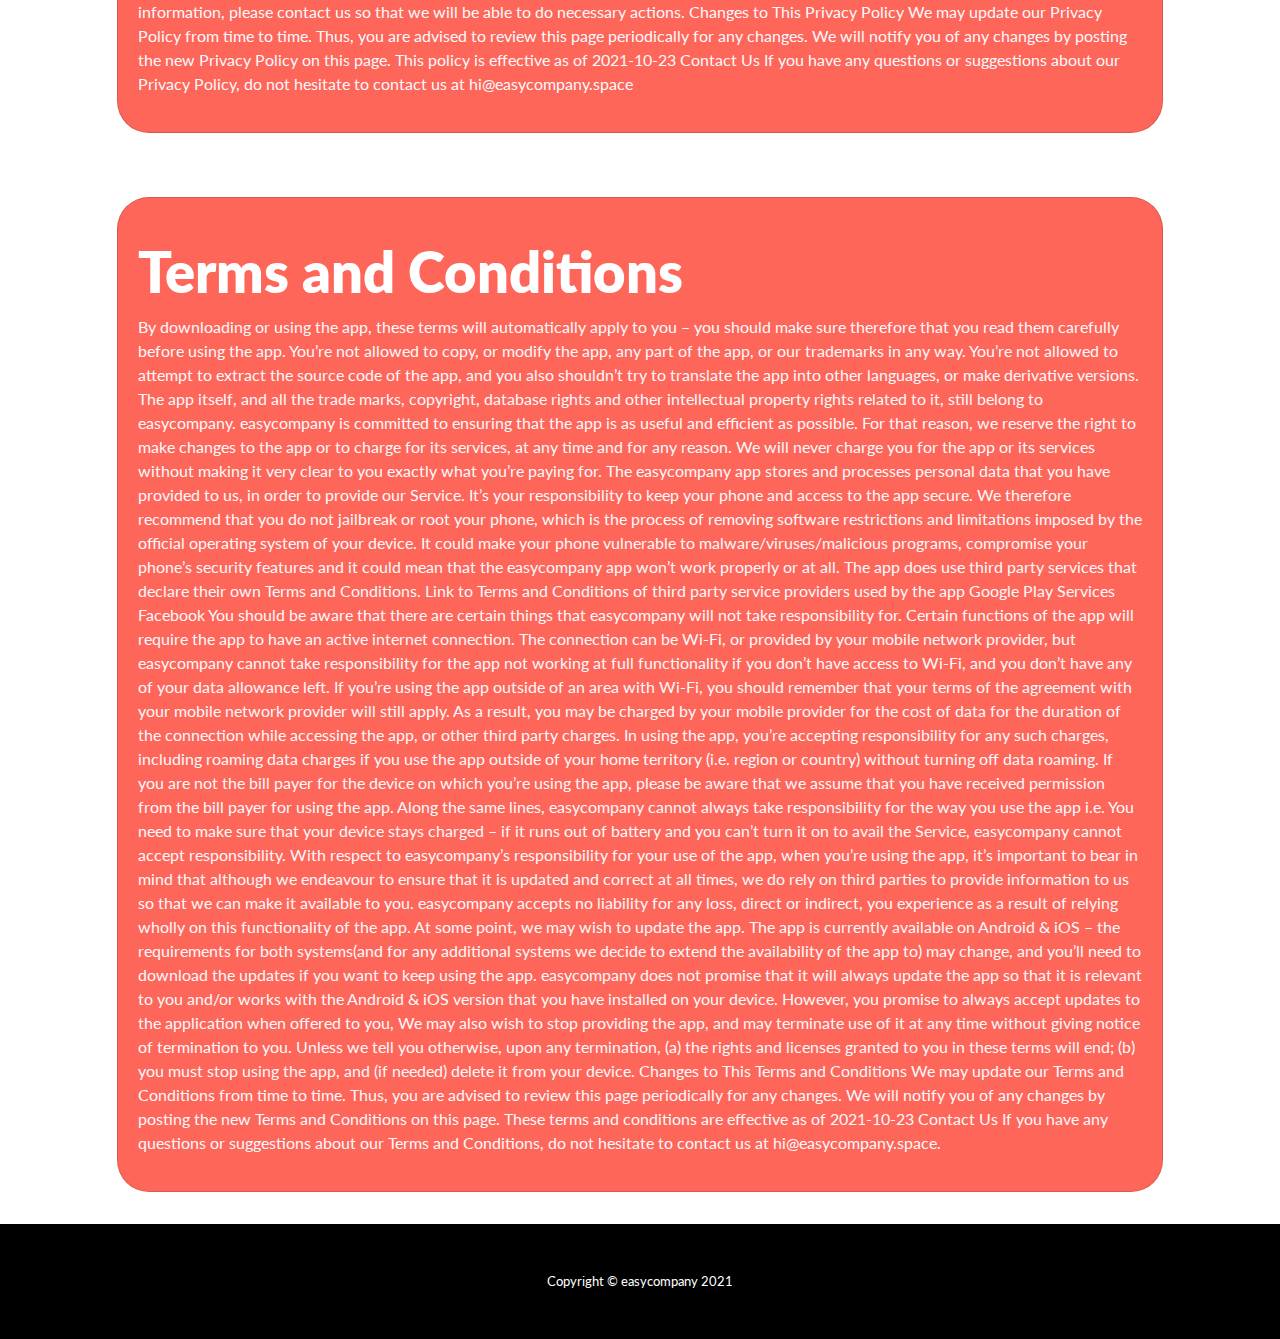
==== commit 4b459cad: "removed nitesh kesarwani" ====
--- a/index.html
+++ b/index.html
@@ -315,24 +315,6 @@
               <a href="https://www.facebook.com/sarthak.bansal.90/"
                 ><i class="fa fa-facebook-official"></i></a
               ><a href="https://www.linkedin.com/in/sarthak-bansal-538341152/"
-                ><i class="fa fa-linkedin-square"></i
-              ></a>
-            </div>
-          </div>
-          <div class="col-md-6 col-lg-4 item">
-            <img class="rounded-circle" src="assets/img/nitesh.jpeg" />
-            <h3 class="name">Nitesh Keswani</h3>
-            <p class="title">founding team member</p>
-            <p class="description">
-              Nitesh is the founding team member at easycompany and handles operations. He studied at
-              UIT(RGPV) with a major in Electronics Engineering. He is an avid
-              travel and has a prior experience working in a startup. He is
-              known for his excellent people skills.<br />
-            </p>
-            <div class="social">
-              <a href="https://www.facebook.com/nitesh.keswani.372"
-                ><i class="fa fa-facebook-official"></i></a
-              ><a href="https://www.linkedin.com/in/nitesh-keswani/"
                 ><i class="fa fa-linkedin-square"></i
               ></a>
             </div>
